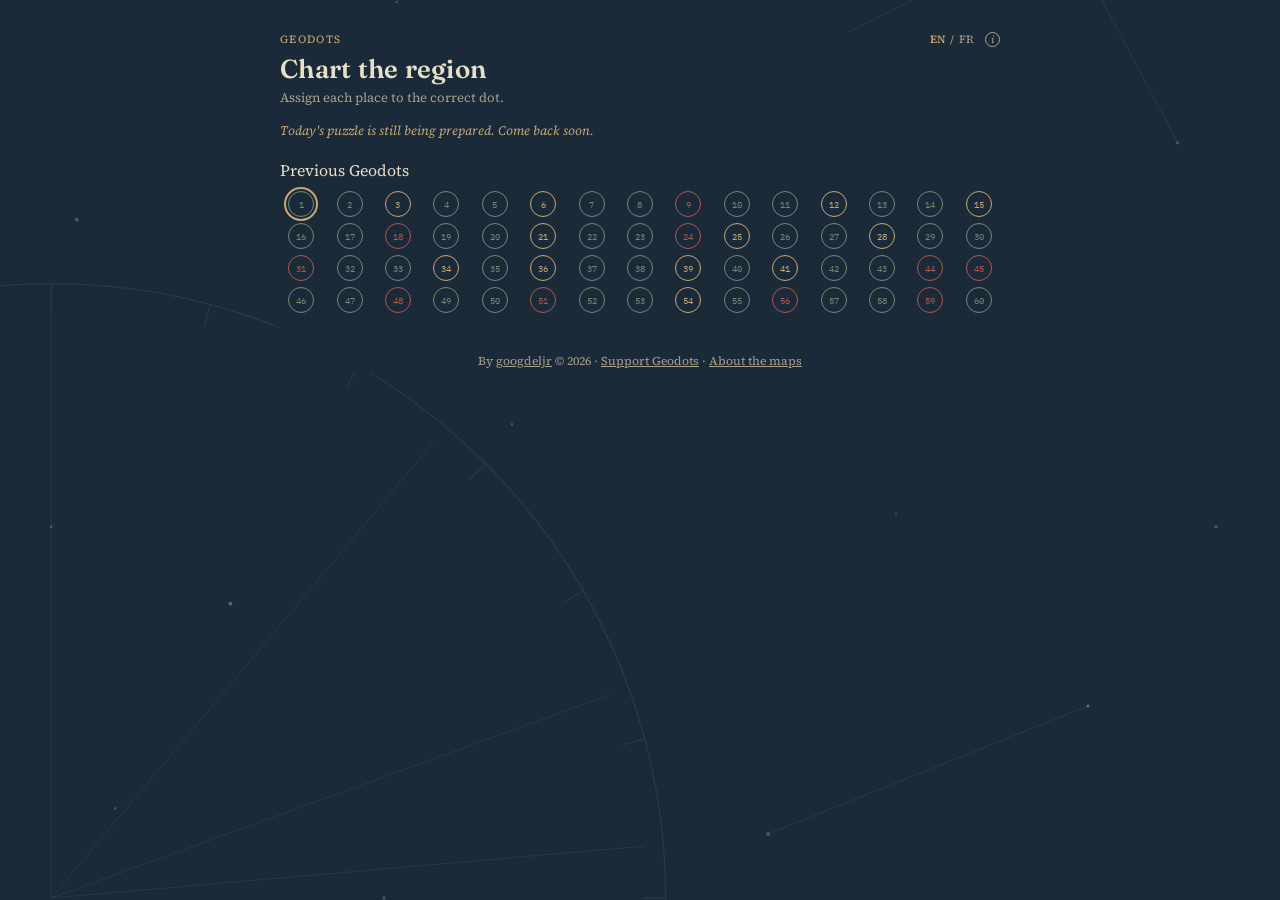
==== index.html @ a7a3089f "Add back-arrow icon before Back to today link, fix SVG sizing override" ====
<!doctype html>
<html lang="en">
<head>
<!-- Google tag (gtag.js) -->
<script async src="https://www.googletagmanager.com/gtag/js?id=G-TKTHY0REMJ"></script>
<script>
  window.dataLayer = window.dataLayer || [];
  function gtag(){dataLayer.push(arguments);}
  gtag('js', new Date());

  gtag('config', 'G-TKTHY0REMJ');
</script>
<meta charset="utf-8">
<meta name="viewport" content="width=device-width, initial-scale=1">
<meta name="description" content="Geodots is a daily geography deduction puzzle. Unlabeled countries, real borders, one true answer.">
<meta property="og:title" content="Geodots is a daily geography deduction puzzle">
<meta property="og:description" content="Unlabelled countries, real borders, one true answer.">
<meta property="og:image" content="https://playgeodots.com/og-image.png">
<meta property="og:url" content="https://playgeodots.com">
<meta property="og:type" content="website">
<meta name="twitter:card" content="summary_large_image">
<meta name="twitter:title" content="Geodots is a daily geography deduction puzzle">
<meta name="twitter:description" content="Unlabelled countries, real borders, one true answer.">
<meta name="twitter:image" content="https://playgeodots.com/og-image.png">
<title>Geodots, Daily Geography Deduction Puzzle</title>
<link rel="icon" type="image/svg+xml" href="favicon.svg">
<link rel="icon" type="image/x-icon" href="favicon.svg">
<link rel="preconnect" href="https://fonts.googleapis.com">
<link href="https://fonts.googleapis.com/css2?family=Fraunces:opsz,wght@9..144,400;9..144,600&family=Source+Serif+4:wght@400;600&family=IBM+Plex+Mono:wght@400;500&display=swap" rel="stylesheet">
<style>
  :root {
    --ground: #1B2A38; --ground-deep: #152230;
    --ink: #E8DFC8; --ink-dim: #A9A08C;
    --brass: #B08D57; --brass-bright: #C9A876;
    --verdigris: #6B8F71;
    --danger: #B2574C;
    --line: #3A4C5C;
  }
  * { box-sizing: border-box; }
  body {
    margin: 0; background: var(--ground); color: var(--ink);
    font-family: 'Source Serif 4', Georgia, serif;
    display: flex; justify-content: center; padding: 32px 16px;
  }
  .page {
    max-width: 720px; width: 100%;
    position: relative; z-index: 1; background: var(--ground);
  }
  /* PREVIEW ONLY, not committed: hybrid width. .page is wide (720px) for
     the header/board/archive/footer, but the clues/tray/controls/share
     section reads better at the original narrower 520px -- this wraps
     just that middle section and centers it independently within the
     wider outer page. */
  .inner-narrow { max-width: 520px; margin: 0 auto; }

  /* Atmospheric star field, fixed behind everything. Only ever visible in
     the empty margin around the card: .page carries its own opaque
     background (above) so the card's own interior always masks it. */
  #stars-bg {
    position: fixed; inset: 0; width: 100vw; height: 100vh;
    z-index: 0; pointer-events: none;
  }
  #stars-bg .stars { fill: var(--ink-dim); opacity: 0.35; }
  #stars-bg .stars .bright { fill: var(--ink); }
  #stars-bg .constellation-lines { stroke: var(--ink-dim); stroke-width: 0.7; fill: none; opacity: 0.15; }
  #stars-bg .astrolabe { stroke: var(--brass); stroke-width: 1; opacity: 0.15; fill: none; }
  #stars-bg .astrolabe .sightline { stroke-width: 0.7; }

  /* NOTE ON FONTS: the brief restricts IBM Plex Mono to numeric data only
     (day count / check count / timer) -- narrower than the mock's own CSS,
     which uses Plex Mono for buttons, labels and node text too. Everywhere
     the mock uses Plex Mono for non-numeric text, this file uses Source
     Serif 4 instead, per that explicit instruction. Only elements with
     class="num" (or the node label font, see renderGraph) get Plex Mono. */
  .num { font-family: 'IBM Plex Mono', monospace; }

  .eyebrow {
    font-family: 'Source Serif 4', serif; font-size: 11px;
    color: var(--brass-bright); letter-spacing: 0.12em; text-transform: uppercase;
    display: flex; justify-content: space-between; margin-bottom: 6px;
  }
  .eyebrow em { text-transform: none; }
  .eyebrow .sub-brand-link {
    text-transform: none; font-style: italic; color: inherit;
    text-decoration: none;
  }
  .eyebrow .sub-brand-link:hover { color: var(--ink); text-decoration: underline; }
  .lang-toggle { margin-left: 10px; letter-spacing: 0.05em; }
  .lang-opt {
    background: none; border: none; padding: 0 1px; cursor: pointer;
    font-family: 'Source Serif 4', serif; font-size: 11px; color: var(--ink-dim);
    text-transform: uppercase;
  }
  .lang-opt.active { color: var(--brass-bright); font-weight: 600; cursor: default; }
  .lang-opt:hover:not(.active) { color: var(--ink); }

  .eyebrow-right { display: inline-flex; align-items: center; }
  .info-wrap { position: relative; display: inline-flex; margin-left: 10px; }
  .info-icon {
    width: 15px; height: 15px; border-radius: 50%; padding: 0;
    border: 1px solid var(--ink-dim); background: none; color: var(--ink-dim);
    font-family: 'Source Serif 4', serif; font-style: italic; font-size: 10px;
    text-transform: none; letter-spacing: normal; line-height: 1;
    display: inline-flex; align-items: center; justify-content: center;
    cursor: pointer;
  }
  .info-icon:hover, .info-icon.active { color: var(--brass-bright); border-color: var(--brass-bright); }
  .popover {
    position: absolute; top: 22px; right: 0; width: 250px; z-index: 5;
    background: var(--ground-deep); border: 1px solid var(--brass);
    border-radius: 2px; padding: 12px 14px;
    font-family: 'Source Serif 4', serif; font-size: 12.5px; line-height: 1.6;
    color: var(--ink); text-transform: none; letter-spacing: normal;
    box-shadow: 0 4px 16px rgba(0, 0, 0, 0.45);
  }
  .popover.hidden { display: none; }
  h1 {
    font-family: 'Fraunces', serif; font-optical-sizing: auto;
    font-weight: 600; font-size: 26px; margin: 0 0 4px; letter-spacing: 0.01em;
  }
  .sub { font-size: 13px; color: var(--ink-dim); margin: 0 0 16px; }
  .notice { font-size: 13px; color: var(--brass-bright); margin: 0 0 16px; font-style: italic; }

  .streak-strip { display: flex; align-items: center; gap: 12px; flex-wrap: wrap; margin: 2px 0 16px; }
  .streak-strip.hidden { display: none; }
  /* Explicit sizing, not left to the page's generic svg{width:100%} rule
     (meant for the puzzle board) -- that rule is what previously
     stretched this to fill its flex container at an oversized, undefined
     size. Below 480px this is min(70%, 300px), unchanged from the
     original 7-point version -- narrow/mobile behavior is untouched.
     Above 480px, .page has (almost) reached its own 520px max-width, and
     70% of that (364px) is LESS than the 435px the 10-point wave now
     needs at its original dot size/spacing -- .page's own hard cap means
     no percentage-of-container formula can ever reach 435px here, so
     that tier switches to a flat 435px instead of scaling off a
     percentage. That's wide enough that "10-day streak" no longer fits
     on the same line as the dots (.page tops out at 520px, and
     435 + the 12px gap already leaves under 90px) -- the row wraps to a
     second line there, which flex-wrap already handles; the alternative
     was shrinking the dots below their original size, which was
     explicitly ruled out. height:auto follows the viewBox's own aspect
     ratio either way. */
  #streakStars { display: block; flex-shrink: 0; width: min(70%, 300px); height: auto; }
  @media (min-width: 480px) {
    #streakStars { width: 435px; }
  }
  .streak-star { fill: var(--ground-deep); stroke: var(--line); stroke-width: 1; }
  .streak-star.lit {
    fill: var(--brass-bright); stroke: var(--brass-bright);
    filter: drop-shadow(0 0 2px rgba(201, 168, 118, 0.7));
  }
  /* Slightly brighter glow on every lit star at the exact moment a
     10-day lap completes (streak is a multiple of 10) -- a small,
     one-render flourish, not an ongoing state. */
  .streak-star.lit.lap-complete {
    filter: drop-shadow(0 0 4px rgba(201, 168, 118, 0.95));
  }
  .streak-line { stroke: var(--brass); stroke-width: 1.2; opacity: 0.6; }
  #streakText { font-size: 13px; color: var(--ink-dim); }

  .badge {
    display: inline-block; padding: 1px 9px; margin: 0 1px;
    border-radius: 9px; font-size: 11px; font-weight: 600; letter-spacing: 0.03em;
  }
  .badge-easy { background: rgba(107, 143, 113, 0.22); color: var(--verdigris); border: 1px solid rgba(107, 143, 113, 0.45); }
  .badge-medium { background: rgba(176, 141, 87, 0.22); color: var(--brass-bright); border: 1px solid rgba(176, 141, 87, 0.45); }
  .badge-hard { background: rgba(178, 87, 76, 0.22); color: var(--danger); border: 1px solid rgba(178, 87, 76, 0.45); }

  .chart {
    position: relative; background: var(--ground-deep);
    border: 1px solid var(--line); border-radius: 2px; padding: 8px;
  }
  svg { width: 100%; height: auto; display: block; }
  /* Without this, a touch-drag meant to pan the board also scrolls the
     page underneath it (the browser's default touch behavior for any
     element it doesn't otherwise recognize as a scroll/drag target). */
  /* Also prevents the browser's native text-selection drag behavior from
     kicking in when a pan drag happens to pass over a node/silhouette
     label -- without this, dragging across text visibly highlights it,
     which reads as broken even though panning itself works fine. */
  #graph { touch-action: none; user-select: none; -webkit-user-select: none; }

  /* Country silhouettes, revealed on solve (see COUNTRY_SILHOUETTES /
     country_silhouettes.json) -- faint fill, thin stroke, sitting behind
     the edges and nodes. The transition is what makes the JS-driven
     opacity toggle (0 -> 1 on the next frame) actually read as a fade
     rather than a snap. */
  .country-silhouette { transition: opacity 700ms ease; }
  .country-silhouette path {
    fill: var(--verdigris); fill-opacity: 0.16;
    stroke: var(--verdigris); stroke-width: 0.75; stroke-opacity: 0.35;
  }

  /* Gap-filler countries (see GAP_FILLERS / gap_fillers.json) -- not part
     of the puzzle itself, just filling in a hole the reveal would
     otherwise leave. Deliberately more muted than .country-silhouette:
     the desaturated --line color instead of --verdigris, and noticeably
     lower opacity, so the puzzle's own countries always read as the
     "real" ones. No label/node/click-handler ever exists for these --
     nothing but a <path> gets created, so there's nothing to disable. */
  .gap-filler-silhouette { transition: opacity 700ms ease; }
  .gap-filler-silhouette path {
    fill: var(--line); fill-opacity: 0.14;
    stroke: var(--line); stroke-width: 0.75; stroke-opacity: 0.3;
  }

  .clues { margin-top: 20px; }
  .clues p.label {
    font-family: 'Source Serif 4', serif; font-size: 11px;
    color: var(--brass-bright); letter-spacing: 0.1em; text-transform: uppercase;
    margin: 20px 0 10px; border-bottom: 1px solid var(--line); padding-bottom: 6px;
  }
  .clues p.label:first-child { margin-top: 0; }
  .clues ul { margin: 0 0 8px; padding-left: 20px; font-size: 14.5px; line-height: 1.9; color: var(--ink); }
  .clues li::marker { color: var(--brass); }

  .tray { display: flex; flex-wrap: wrap; gap: 8px; margin-bottom: 10px; }
  .chip {
    font-family: 'Source Serif 4', serif; font-size: 13px; padding: 6px 13px;
    border: 1px solid var(--brass); border-radius: 2px; background: transparent;
    color: var(--ink); cursor: pointer;
  }
  .chip:hover:not(:disabled) { border-color: var(--brass-bright); color: var(--brass-bright); }
  .chip.used { opacity: 0.3; pointer-events: none; border-color: var(--line); }

  #hint { color: var(--brass-bright); font-size: 12.5px; min-height: 1.2em; margin: 2px 0 10px; font-style: italic; }

  .controls { display: flex; align-items: center; gap: 14px; flex-wrap: wrap; }
  /* 45px, matched by direct measurement (getBoundingClientRect) against
     the actual rendered gap between the Places tray and the "Clues"
     heading -- not the 20px p.label margin-top alone, because the empty
     #hint div sits between the tray and that heading and quietly
     reserves its own height (min-height:1.2em plus its own margin) even
     when it has no text in it, making the real visible Places-to-Clues
     gap noticeably bigger than 20px. Scoped to just the clue list's own
     button row (a ul directly followed by .controls), not the share
     panel's internal Copy/Share row, which sits inside its own bordered
     box with different spacing needs. */
  .clues ul + .controls { margin-top: 45px; }
  button.primary {
    font-family: 'Source Serif 4', serif; font-size: 13px; letter-spacing: 0.03em;
    padding: 9px 18px; background: var(--brass); color: var(--ground-deep);
    border: none; border-radius: 2px; cursor: pointer; text-transform: uppercase;
  }
  button.primary:hover { background: var(--brass-bright); }
  button.secondary {
    font-family: 'Source Serif 4', serif; font-size: 13px;
    padding: 9px 16px; background: transparent; color: var(--ink-dim);
    border: 1px solid var(--line); border-radius: 2px; cursor: pointer;
  }
  button.secondary:hover { color: var(--ink); border-color: var(--brass); }

  /* Board zoom: a small, secondary-weight control in a row below the
     chart -- not overlaid inside it, so it can never sit on top of
     board content (the earlier corner-overlay design was replaced once
     panning meant the player could bring any part of the puzzle under
     any corner of the frame). A minor view adjustment, not a primary
     action, so it reads at a visibly smaller scale than Check
     answer/Reset. Panning itself is real drag now (mouse or touch,
     directly on the board) -- see renderGraph's zoom/pan comment and
     the onGraphPointer* handlers for how it's disambiguated from
     tap-to-select. */
  .board-controls { display: flex; justify-content: flex-end; margin-top: 8px; }
  .zoom-controls { display: flex; gap: 4px; }
  .zoom-btn {
    font-family: 'IBM Plex Mono', monospace; font-size: 15px; line-height: 1;
    width: 26px; height: 26px; padding: 0; display: flex; align-items: center; justify-content: center;
    background: var(--ground); color: var(--ink-dim);
    border: 1px solid var(--line); border-radius: 2px; cursor: pointer;
  }
  .zoom-btn:hover:not(:disabled) { color: var(--ink); border-color: var(--brass); }
  .zoom-btn:disabled { opacity: 0.35; cursor: default; }
  .status { font-family: 'Source Serif 4', serif; font-size: 13px; color: var(--ink-dim); }
  .status.good { color: var(--brass-bright); font-weight: 600; }
  .status.bad { color: var(--danger); }

  #share {
    margin-top: 14px; padding: 12px 14px;
    background: rgba(201, 168, 118, 0.22); border: 1px solid var(--brass-bright);
    border-radius: 2px; display: flex; flex-direction: column; gap: 12px;
    box-shadow: 0 0 14px rgba(201, 168, 118, 0.4);
  }
  #share.hidden { display: none; }
  #share .controls { gap: 12px; }
  #shareLine { font-size: 14px; color: var(--brass-bright); font-weight: 600; }
  #copyStatus { font-size: 12px; color: var(--ink-dim); }

  .share-icons {
    display: flex; align-items: center; gap: 2px;
    padding-left: 8px; border-left: 1px solid var(--line);
  }
  .share-icon {
    display: flex; align-items: center; justify-content: center;
    width: 22px; height: 22px; border-radius: 50%;
    color: var(--ink-dim); text-decoration: none;
  }
  .share-icon:hover { color: var(--brass-bright); background: rgba(201, 168, 118, 0.12); }

  .footer-link {
    display: block; width: 100%; margin-top: 36px; padding: 4px;
    font-family: 'Source Serif 4', serif; font-size: 12px; color: var(--ink-dim);
    text-decoration: underline; text-align: center;
    background: none; border: none; cursor: pointer;
  }
  .footer-link:hover { color: var(--brass-bright); }

  .site-credit {
    margin-top: 36px; padding: 4px;
    font-family: 'Source Serif 4', serif; font-size: 12px; color: var(--ink-dim);
    text-align: center;
  }
  .site-credit a { color: var(--ink-dim); text-decoration: underline; }
  .site-credit a:hover { color: var(--brass-bright); }
  /* The "About the maps" trigger sits inline in the footer credit line --
     same muted/underlined treatment as the plain-text links next to it
     (no icon, unlike the header's circular "i"), but it's a <button>
     (not an <a>) since it opens a popover rather than navigating. */
  /* Cancels the 10px margin-left the shared .info-wrap class carries for
     the header's icon spacing -- this element also needs .info-wrap for
     its popover positioning/toggle logic, but reusing that class here
     was quietly adding an extra 10px on top of the JS-appended " · "
     separator already providing the gap, making this separator visibly
     wider than the one before it (measured via getBoundingClientRect:
     19.3px here vs 9.3px for the matching " · " elsewhere). */
  .footer-info-wrap { position: relative; display: inline-flex; vertical-align: baseline; margin-left: 0; }
  .footer-info-trigger {
    font-family: inherit; font-size: inherit; color: var(--ink-dim);
    text-decoration: underline; background: none; border: none; padding: 0;
    cursor: pointer;
  }
  .footer-info-trigger:hover, .footer-info-trigger.active { color: var(--brass-bright); }
  /* This popover opens above its trigger (top:auto; bottom:22px) rather
     than below like the header's -- the footer sits at the bottom of the
     page, so opening downward would push the popover off-screen. Same
     .popover box styling either way. */
  .footer-info-wrap .popover { top: auto; bottom: 22px; right: auto; left: 50%; transform: translateX(-50%); }

  .hidden { display: none; }

  .archive-back-link {
    display: inline-flex; align-items: center; gap: 4px; margin: 0 0 16px;
    font-family: 'Source Serif 4', serif; font-size: 12.5px; color: var(--brass-bright);
    text-decoration: underline; cursor: pointer;
  }
  .archive-back-link:hover { color: var(--ink); }
  /* Same thin line-icon language as the share-panel icons (stroke, not
     fill; 1.6 stroke-width; currentColor, so it always matches the
     link's own brass/hover color automatically). Small and quiet on
     purpose -- a single chevron, not a boxed button -- consistent with
     how understated Replay and the other secondary links already are. */
  /* Explicit size, not left to the page's generic svg{width:100%} rule
     (meant for the puzzle board) -- that rule has stretched other small
     icons on this page before (the streak stars, the zoom buttons) and
     would do the same here without this override. */
  .archive-back-link svg { flex-shrink: 0; width: 11px; height: 11px; }

  #archiveSection { margin-top: 20px; }
  #archiveSection p.label { margin: 20px 0 10px; }

  /* Grid of small circular markers, one per archived day -- deliberately
     mirrors the puzzle board's own node language: outline-only = unsolved
     (like an unplaced node), filled = solved (like a placed one). */
  .archive-grid {
    display: grid;
    grid-template-columns: repeat(auto-fill, minmax(40px, 1fr));
    gap: 6px;
    margin-top: 4px;
  }
  .archive-dot {
    width: 26px; height: 26px; margin: 0 auto; border-radius: 50%;
    display: flex; align-items: center; justify-content: center;
    font-family: 'IBM Plex Mono', monospace; font-size: 9px;
    background: transparent; padding: 0; box-sizing: border-box; cursor: pointer;
  }
  .archive-dot.easy { border: 1.5px solid var(--verdigris); color: var(--verdigris); }
  .archive-dot.medium { border: 1.5px solid var(--brass-bright); color: var(--brass-bright); }
  .archive-dot.hard { border: 1.5px solid var(--danger); color: var(--danger); }
  .archive-dot.solved { color: var(--ground-deep); font-weight: 600; }
  .archive-dot.solved.easy { background: var(--verdigris); }
  .archive-dot.solved.medium { background: var(--brass-bright); }
  .archive-dot.solved.hard { background: var(--danger); }
  .archive-dot:hover { filter: brightness(1.3); }
  /* Currently-viewed indicator: a ring outside the dot's own border,
     independent of the difficulty color and the solved/unsolved fill --
     outline (not border/box-shadow) so it never changes the dot's own
     size or shifts grid layout, and outline-offset keeps a visible gap
     so it reads as a distinct ring rather than just a thicker border,
     even on a medium-difficulty dot where the border/fill already use
     this same brass-bright color. */
  .archive-dot.selected { outline: 2px solid var(--brass-bright); outline-offset: 2px; }
</style>
</head>
<body>

<svg id="stars-bg" viewBox="0 0 1000 1000" preserveAspectRatio="xMidYMid slice" aria-hidden="true">
  <!-- Astrolabe-style watermark, anchored off a corner via the transform
       below so most of the ring is cropped by the viewport. Coordinates
       here are LOCAL (centered on 0,0) so the anchor point can be re-tuned
       by editing just the translate() below, without recomputing geometry.
       Ticks are a true evenly-spaced ring (24, 15deg apart) -- only the
       ones that land inside the visible area actually show. The 4
       sight-lines are deliberately irregular, not evenly spaced. -->
  <g class="astrolabe" transform="translate(40, 850)">
    <circle class="ring" cx="0" cy="0" r="480"/>
    <g class="ticks">
      <line x1="462" y1="0" x2="480" y2="0"/>
      <line x1="446.3" y1="119.6" x2="463.6" y2="124.2"/>
      <line x1="400.1" y1="231" x2="415.7" y2="240"/>
      <line x1="326.7" y1="326.7" x2="339.4" y2="339.4"/>
      <line x1="231" y1="400.1" x2="240" y2="415.7"/>
      <line x1="119.6" y1="446.3" x2="124.2" y2="463.6"/>
      <line x1="0" y1="462" x2="0" y2="480"/>
      <line x1="-119.6" y1="446.3" x2="-124.2" y2="463.6"/>
      <line x1="-231" y1="400.1" x2="-240" y2="415.7"/>
      <line x1="-326.7" y1="326.7" x2="-339.4" y2="339.4"/>
      <line x1="-400.1" y1="231" x2="-415.7" y2="240"/>
      <line x1="-446.3" y1="119.6" x2="-463.6" y2="124.2"/>
      <line x1="-462" y1="0" x2="-480" y2="0"/>
      <line x1="-446.3" y1="-119.6" x2="-463.6" y2="-124.2"/>
      <line x1="-400.1" y1="-231" x2="-415.7" y2="-240"/>
      <line x1="-326.7" y1="-326.7" x2="-339.4" y2="-339.4"/>
      <line x1="-231" y1="-400.1" x2="-240" y2="-415.7"/>
      <line x1="-119.6" y1="-446.3" x2="-124.2" y2="-463.6"/>
      <line x1="0" y1="-462" x2="0" y2="-480"/>
      <line x1="119.6" y1="-446.3" x2="124.2" y2="-463.6"/>
      <line x1="231" y1="-400.1" x2="240" y2="-415.7"/>
      <line x1="326.7" y1="-326.7" x2="339.4" y2="-339.4"/>
      <line x1="400.1" y1="-231" x2="415.7" y2="-240"/>
      <line x1="446.3" y1="-119.6" x2="463.6" y2="-124.2"/>
    </g>
    <g class="sightline">
      <line x1="0" y1="0" x2="0" y2="-465"/>
      <line x1="0" y1="0" x2="298.9" y2="-356.2"/>
      <line x1="0" y1="0" x2="437" y2="-159"/>
      <line x1="0" y1="0" x2="463.2" y2="-40.5"/>
    </g>
  </g>
  <g class="stars">
    <circle cx="120" cy="80" r="1.4"/>
    <circle cx="310" cy="150" r="1.0"/>
    <circle cx="60" cy="320" r="1.6"/>
    <circle cx="220" cy="260" r="0.9" class="bright"/>
    <circle cx="480" cy="60" r="1.2"/>
    <circle cx="650" cy="180" r="1.5"/>
    <circle cx="830" cy="90" r="1.0" class="bright"/>
    <circle cx="920" cy="260" r="1.3"/>
    <circle cx="760" cy="340" r="0.9"/>
    <circle cx="40" cy="560" r="1.1"/>
    <circle cx="180" cy="620" r="1.5" class="bright"/>
    <circle cx="90" cy="780" r="1.0"/>
    <circle cx="300" cy="850" r="1.3"/>
    <circle cx="450" cy="920" r="0.9"/>
    <circle cx="600" cy="800" r="1.6"/>
    <circle cx="850" cy="700" r="1.1" class="bright"/>
    <circle cx="950" cy="560" r="1.4"/>
    <circle cx="700" cy="550" r="0.8"/>
    <circle cx="400" cy="480" r="1.0"/>
    <circle cx="550" cy="350" r="1.2"/>
    <circle cx="150" cy="950" r="0.9"/>
    <circle cx="920" cy="900" r="1.2" class="bright"/>
  </g>
  <g class="constellation-lines">
    <line x1="650" y1="180" x2="830" y2="90"/>
    <line x1="830" y1="90" x2="920" y2="260"/>
    <line x1="600" y1="800" x2="850" y2="700"/>
  </g>
</svg>

<div class="page">

  <div class="eyebrow">
    <span id="eyebrowLeft"></span>
    <span class="eyebrow-right">
      <span id="eyebrowRight"></span>
      <span class="info-wrap">
        <button id="infoBtn" class="info-icon" type="button" aria-haspopup="true" aria-expanded="false">i</button>
        <div id="infoPopover" class="popover hidden" role="dialog"></div>
      </span>
    </span>
  </div>
  <h1 id="title">Chart the region</h1>
  <p class="sub" id="tagline"></p>
  <p class="sub" id="subtitle"></p>

  <div class="streak-strip hidden" id="streakStrip">
    <svg id="streakStars" viewBox="0 0 435 40" aria-hidden="true"></svg>
    <span id="streakText"></span>
  </div>

  <p class="notice hidden" id="alreadySolvedNote"></p>
  <p class="notice" id="fallback-note"></p>
  <p class="notice hidden" id="notReadyNote"></p>

  <div id="archiveNotice" class="hidden">
    <a href="#" id="backToTodayLink" class="archive-back-link"></a>
  </div>

  <div id="puzzleContent">
    <div class="chart">
      <svg id="graph" viewBox="0 0 480 300"></svg>
    </div>
    <div class="board-controls">
      <div class="zoom-controls">
        <button class="zoom-btn" id="zoomOutBtn" type="button">&minus;</button>
        <button class="zoom-btn" id="zoomInBtn" type="button">+</button>
      </div>
    </div>

    <div class="inner-narrow">
    <div class="clues">
      <p class="label" id="countriesLabel">Countries</p>
      <div class="tray" id="chips"></div>
      <div id="hint"></div>

      <p class="label" id="cluesLabel">Clues</p>
      <ul id="clueList"></ul>

      <div class="controls">
        <button class="primary" id="checkBtn">Check answer</button>
        <button class="secondary" id="resetBtn">Reset</button>
        <span class="status" id="result"></span>
      </div>

      <div id="share" class="hidden">
        <span id="shareLine"></span>
        <div class="controls">
          <button class="secondary" id="copyBtn">Copy result</button>
          <button class="secondary hidden" id="shareBtn">Share</button>
          <div class="share-icons">
            <a class="share-icon" id="shareWhatsapp" target="_blank" rel="noopener noreferrer" aria-label="WhatsApp">
              <svg viewBox="0 0 24 24" width="13" height="13" fill="none" stroke="currentColor" stroke-width="1.6" stroke-linecap="round" stroke-linejoin="round"><path d="M4 20l1.3-4.1A7.9 7.9 0 1 1 8.3 19L4 20Z"/><path d="M8.3 8.6c.2-.5.5-.5.7-.5h.5c.2 0 .4 0 .6.4.2.5.7 1.6.7 1.8.1.1.1.3 0 .4-.1.2-.1.3-.3.4-.1.2-.3.3-.4.5-.2.1-.3.3-.1.6.1.2.6 1 1.4 1.6.9.8 1.6 1 1.9 1.2.2.1.4.1.5-.1.2-.2.6-.7.8-1 .2-.2.3-.2.5-.1.2.1 1.4.6 1.6.7.2.1.4.2.4.3 0 .2 0 .8-.3 1.3-.2.5-1.2 1-1.7 1-.5.1-1 .1-3.4-1-2.9-1.2-4.6-4.1-4.8-4.3-.1-.2-1-1.3-1-2.5 0-1.2.6-1.8.8-2Z" fill="currentColor" stroke="none"/></svg>
            </a>
            <a class="share-icon" id="shareTwitter" target="_blank" rel="noopener noreferrer" aria-label="X (Twitter)">
              <svg viewBox="0 0 24 24" width="12" height="12" fill="none" stroke="currentColor" stroke-width="1.7" stroke-linecap="round"><path d="M4 4l16 16M20 4L4 20"/></svg>
            </a>
            <a class="share-icon" id="shareEmail" aria-label="Email">
              <svg viewBox="0 0 24 24" width="13" height="13" fill="none" stroke="currentColor" stroke-width="1.6" stroke-linecap="round" stroke-linejoin="round"><rect x="3.5" y="5.5" width="17" height="13" rx="1.5"/><path d="M4.5 6.5l7.5 6.5 7.5-6.5"/></svg>
            </a>
            <a class="share-icon" id="shareFacebook" target="_blank" rel="noopener noreferrer" aria-label="Facebook">
              <svg viewBox="0 0 24 24" width="13" height="13" fill="none" stroke="currentColor" stroke-width="1.6" stroke-linecap="round" stroke-linejoin="round"><path d="M14.5 21v-7.5h2.4l.4-2.8h-2.8v-1.8c0-.8.2-1.4 1.4-1.4h1.5V5.1c-.3 0-1.1-.1-2.1-.1-2.1 0-3.6 1.3-3.6 3.6v2.1H9.3v2.8h2.4V21"/></svg>
            </a>
          </div>
          <span id="copyStatus"></span>
        </div>
      </div>
    </div>

    <button class="footer-link" id="fullResetBtn">Replay</button>
    </div>
  </div>

  <div id="archiveSection" class="hidden">
    <p class="label" id="archiveLabel">Previous Geodots</p>
    <div id="archiveList" class="archive-grid"></div>
  </div>

  <div class="site-credit">
    <span id="siteCredit"></span><span class="info-wrap footer-info-wrap">
      <button id="aboutMapsBtn" class="footer-info-trigger" type="button" aria-haspopup="true" aria-expanded="false"></button>
      <div id="aboutMapsPopover" class="popover hidden" role="dialog"></div>
    </span>
  </div>

</div>

<script>
  // Day 0 of the pack. Placeholder -- change to the real launch date later.
  const LAUNCH_DATE = '2026-08-19';

  // UI-chrome-only translations. Puzzle clues and country names are NOT
  // translated here -- that's separate, bigger work for later. Language is
  // a site-wide preference (one storage key), not tied to any one puzzle.
  const LANG_KEY = 'borderPuzzleLang';
  const STRINGS = {
    en: {
      pageTitle: 'Geodots, Daily Geography Deduction Puzzle',
      subBrandPrefix: 'by ',
      subBrandName: 'Hey Watson!',
      heading: 'Chart the region',
      tagline: 'Assign each place to the correct dot.',
      streakSuffix: '-day streak',
      puzzleLabel: 'Puzzle #',
      difficultyLabel: 'Difficulty: ',
      difficulty: { EASY: 'EASY', MEDIUM: 'MEDIUM', HARD: 'HARD' },
      decoyNote: '  (a few offered names are decoys that belong on no node)',
      launchPrefix: 'The pack launches ',
      launchMiddle: ' -- today (',
      launchSuffix: ') is before that, so showing the first puzzle as a preview.',
      cluesLabel: 'Clues',
      countriesLabel: 'Places',
      checkAnswer: 'Check answer',
      reset: 'Reset',
      hint: 'Tap a node on the map first, then tap a name.',
      notSolvedYet: 'Not solved yet',
      correctSuffix: (n, m) => ' (' + n + '/' + m + ' correct)',
      solved: 'Solved!',
      checkWord: n => (n === 1 ? 'check' : 'checks'),
      copyResult: 'Copy result',
      shareBtn: 'Share',
      copied: 'Copied!',
      copyFailed: "Couldn't copy. Select and copy the text manually.",
      replay: 'Replay',
      confirmReset: "Reset today's puzzle? This clears your check count and solved status.",
      infoAriaLabel: 'How to play',
      info: "Each dot is a real place, positioned where it actually sits on the map, but its name is hidden. The lines between dots are real borders. Read the clues below, then assign each name from the list to the dot you think it belongs to. Check your answer as many times as you like. There's no penalty for guessing wrong. A new puzzle arrives every day, so come back tomorrow for the next one. Play on the same device each day to keep your streaks going.",
      notReady: "Today's puzzle is still being prepared. Come back soon.",
      alreadySolved: "You've already solved today's puzzle. Come back tomorrow for the next one, or hit Replay to play again.",
      alreadySolvedArchive: "You've already solved this one. Browse more in Previous Geodots, or hit Replay to play again.",
      archiveLabel: 'Previous Geodots',
      backToToday: 'Back to today',
      archiveSolved: 'Solved',
      archiveNotSolved: 'Not solved',
      creditPrefix: 'By ',
      creditSuffix: ' © 2026',
      coffeeLink: 'Support Geodots',
      zoomIn: 'Zoom in',
      zoomOut: 'Zoom out',
      aboutMaps: 'About the maps',
      aboutMapsInfo: "Geodots draws its borders and positions from Natural Earth, a free, public-domain map dataset, primarily at 1:110,000,000 scale. A small number of territories missing from that file were added from Natural Earth's more detailed 1:10,000,000 release. A place's inclusion reflects how the dataset itself labels it, not a position on political status. This is a fixed snapshot, not a live feed. Real-world border changes aren't reflected automatically.",
    },
    fr: {
      pageTitle: 'Geodots, Devinette Géographique Quotidienne',
      subBrandPrefix: 'par ',
      subBrandName: 'Hey Watson !',
      heading: 'Cartographiez la région',
      tagline: 'Associez chaque lieu au point correspondant.',
      streakPrefix: 'Série de ',
      streakUnit: n => (n === 1 ? ' jour' : ' jours'),
      puzzleLabel: 'Puzzle nº',
      difficultyLabel: 'Difficulté : ',
      difficulty: { EASY: 'FACILE', MEDIUM: 'MOYEN', HARD: 'DIFFICILE' },
      decoyNote: '  (certains noms proposés sont des leurres et ne correspondent à aucun point)',
      launchPrefix: 'Le recueil démarre le ',
      launchMiddle: ' -- aujourd’hui (',
      launchSuffix: ') est avant cette date, donc le premier puzzle est affiché en aperçu.',
      cluesLabel: 'Indices',
      countriesLabel: 'Lieux',
      checkAnswer: 'Vérifier la réponse',
      reset: 'Réinitialiser',
      hint: "Touchez d'abord un nœud sur la carte, puis touchez un nom.",
      notSolvedYet: 'Pas encore résolu',
      correctSuffix: (n, m) => ' (' + n + '/' + m + ' correctes)',
      solved: 'Résolu !',
      checkWord: n => (n === 1 ? 'essai' : 'essais'),
      copyResult: 'Copier le résultat',
      shareBtn: 'Partager',
      copied: 'Copié !',
      copyFailed: 'Impossible de copier. Sélectionnez et copiez le texte manuellement.',
      replay: 'Rejouer',
      confirmReset: "Réinitialiser le puzzle du jour ? Cela efface votre nombre d'essais et votre statut de résolution.",
      infoAriaLabel: 'Comment jouer',
      info: "Chaque point correspond à un lieu réel, positionné à son emplacement exact sur la carte, mais son nom est masqué. Les lignes entre les points représentent de vraies frontières. Lisez les indices ci-dessous, puis associez chaque nom de la liste au point qui lui correspond. Vérifiez vos réponses autant de fois que vous le souhaitez : il n'y a aucune pénalité en cas d'erreur. Un nouveau puzzle est proposé chaque jour, alors revenez demain pour le suivant. Pour conserver vos séries, jouez sur le même appareil chaque jour.",
      notReady: 'Le puzzle du jour est encore en préparation. Revenez bientôt.',
      alreadySolved: "Vous avez déjà résolu le puzzle d'aujourd'hui. Revenez demain pour le suivant, ou cliquez sur Rejouer pour recommencer.",
      alreadySolvedArchive: "Vous avez déjà résolu ce puzzle. Parcourez les Geodots précédents ou cliquez sur Rejouer pour recommencer.",
      archiveLabel: 'Geodots précédents',
      backToToday: "Retour à aujourd'hui",
      archiveSolved: 'Résolu',
      archiveNotSolved: 'Non résolu',
      creditPrefix: 'Par ',
      creditSuffix: ' © 2026',
      coffeeLink: 'Soutenir Geodots',
      zoomIn: 'Zoom avant',
      zoomOut: 'Zoom arrière',
      aboutMaps: 'À propos des cartes',
      aboutMapsInfo: "Geodots tire ses frontières et positions de Natural Earth, une base de données cartographiques libre de droits. Les données utilisées sont principalement à l'échelle 1:110 000 000, complétées pour quelques territoires manquants par la version plus détaillée de Natural Earth à l'échelle 1:10 000 000. L'inclusion d'un lieu reflète son étiquetage dans la base de données, et non une prise de position sur son statut politique. Il s'agit d'une capture instantanée figée, et non d'un flux en temps réel : les changements de frontières dans le monde réel ne sont pas mis à jour automatiquement.",
    },
  };

  // Display names for the "region" field written into puzzles.json by
  // assign_regions.py (canonical UN M49 subregion / continent names).
  // Keyed by that canonical English value; EN mostly matches but uses more
  // natural everyday phrasing for a few (e.g. "Southeast Asia" rather than
  // the stiffer official "South-eastern Asia").
  const REGION_NAMES = {
    en: {
      'Northern Africa': 'North Africa', 'Eastern Africa': 'East Africa',
      'Middle Africa': 'Central Africa', 'Southern Africa': 'Southern Africa',
      'Western Africa': 'West Africa',
      'Caribbean': 'Caribbean', 'Central America': 'Central America',
      'South America': 'South America', 'Northern America': 'North America',
      'Central Asia': 'Central Asia', 'Eastern Asia': 'East Asia',
      'South-eastern Asia': 'Southeast Asia', 'Southern Asia': 'South Asia',
      'Western Asia': 'West Asia',
      'Eastern Europe': 'Eastern Europe', 'Northern Europe': 'Northern Europe',
      'Southern Europe': 'Southern Europe', 'Western Europe': 'Western Europe',
      'Australia and New Zealand': 'Australia and New Zealand',
      'Melanesia': 'Melanesia', 'Micronesia': 'Micronesia', 'Polynesia': 'Polynesia',
      'Africa': 'Africa', 'Americas': 'Americas', 'Asia': 'Asia',
      'Europe': 'Europe', 'Oceania': 'Oceania',
      'Antarctic': 'Antarctic', 'Unknown': 'Unknown',
    },
    fr: {
      'Northern Africa': 'Afrique du Nord', 'Eastern Africa': "Afrique de l'Est",
      'Middle Africa': 'Afrique centrale', 'Southern Africa': 'Afrique australe',
      'Western Africa': "Afrique de l'Ouest",
      'Caribbean': 'Caraïbes', 'Central America': 'Amérique centrale',
      'South America': 'Amérique du Sud', 'Northern America': 'Amérique du Nord',
      'Central Asia': 'Asie centrale', 'Eastern Asia': "Asie de l'Est",
      'South-eastern Asia': 'Asie du Sud-Est', 'Southern Asia': 'Asie du Sud',
      'Western Asia': "Asie de l'Ouest",
      'Eastern Europe': "Europe de l'Est", 'Northern Europe': 'Europe du Nord',
      'Southern Europe': 'Europe du Sud', 'Western Europe': "Europe de l'Ouest",
      'Australia and New Zealand': 'Australie et Nouvelle-Zélande',
      'Melanesia': 'Mélanésie', 'Micronesia': 'Micronésie', 'Polynesia': 'Polynésie',
      'Africa': 'Afrique', 'Americas': 'Amériques', 'Asia': 'Asie',
      'Europe': 'Europe', 'Oceania': 'Océanie',
      'Antarctic': 'Antarctique', 'Unknown': 'Inconnu',
    },
  };

  function regionName(canonical) {
    return (REGION_NAMES[lang] && REGION_NAMES[lang][canonical]) || canonical;
  }

  function frName(name) {
    const g = GRAMMAR[name];
    return (lang === 'fr' && g) ? g.french_name : name;
  }

  function loadLang() {
    try {
      const v = localStorage.getItem(LANG_KEY);
      if (v === 'en' || v === 'fr') return v;
    } catch (e) { /* storage unavailable -- default to English */ }
    return 'en'; // default on first visit
  }

  let lang = loadLang();

  function t(key) {
    return STRINGS[lang][key];
  }

  function setLang(newLang) {
    if (newLang === lang) return;
    lang = newLang;
    try { localStorage.setItem(LANG_KEY, lang); } catch (e) { /* storage unavailable -- won't persist */ }
    render();
  }

  function langToggle() {
    const wrap = document.createElement('span');
    wrap.className = 'lang-toggle';
    ['en', 'fr'].forEach((code, i) => {
      if (i > 0) wrap.append(' / ');
      const btn = document.createElement('button');
      btn.type = 'button';
      btn.className = 'lang-opt' + (lang === code ? ' active' : '');
      btn.textContent = code.toUpperCase();
      btn.addEventListener('click', () => setLang(code));
      wrap.appendChild(btn);
    });
    return wrap;
  }

  let puzzle = null;
  let puzzleIndex = 0;  // this puzzle's position in puzzles.json (0-based)
  let names = [];       // real countries, in true node order (node i = names[i])
  let trayNames = [];   // real names + decoys (if any), shuffled together
  let assignment = {};  // nodeIndex -> assigned name
  let selectedNode = null;
  // Board zoom: a plain multiplier applied on top of whichever viewBox
  // renderGraph() would otherwise compute (fixed unsolved box, or the
  // dynamic silhouette-expanded one) -- see the zoom block at the end of
  // renderGraph(). Reset to 1 on every puzzle load and on Replay (not on
  // the plain board Reset, which keeps the same puzzle).
  const ZOOM_MIN = 0.6, ZOOM_MAX = 2.5, ZOOM_STEP = 1.25;
  let zoomLevel = 1;
  // Board pan: an x/y offset applied after zoom, in the same SVG
  // coordinate units as the viewBox (see the pan block at the end of
  // renderGraph()). Driven by drag (see onGraphPointerMove below), which
  // converts screen-pixel drag distance into this same coordinate space.
  // Clamped every render to keep the panned+zoomed window inside the
  // puzzle's actual content box -- see renderGraph(); panBounds below is
  // that same render's clamp range, currently just kept for reference
  // (nothing reads it outside renderGraph now that there are no pan
  // buttons to disable, but it costs nothing to leave computed there).
  // Reset to (0,0) at the exact same points zoomLevel resets to 1.
  let panX = 0, panY = 0;
  let panBounds = { minPanX: 0, maxPanX: 0, minPanY: 0, maxPanY: 0 };
  let progress = freshProgress(); // persisted per puzzle, see loadProgress()
  // Snapshot of progress.solved taken the moment a puzzle is loaded, before
  // any interaction this session -- distinct from the live progress.solved,
  // which flips true the instant a fresh solve succeeds. Only this flag
  // should gate the "you've already solved this" notice; the live flag
  // still drives everything else (board locking, Solved! status, etc).
  let wasAlreadySolvedOnLoad = false;
  let lastCheckFailed = false; // true right after an unsuccessful "Check answer" press
  let lastCorrectCount = 0;    // correct-so-far, recomputed on each failed check (not persisted)

  // Permanent-archive model. `puzzlesData` is the full fetched array, kept
  // globally so archive browsing doesn't refetch. `todayIndex` is the real,
  // calendar-locked "live" day (null if there isn't one right now).
  // `maxReachableIndex` is the hard ceiling -- nothing past it is ever
  // reachable, by construction (see loadPuzzleAt), regardless of how much
  // more inventory exists later in the file.
  let puzzlesData = [];
  let GRAMMAR = {}; // name -> {french_name, gender, article}, from french_country_grammar.json
  let COUNTRY_SILHOUETTES = {}; // name -> [[lon,lat], ...] simplified ring, from country_silhouettes.json
  let GAP_FILLERS = []; // GAP_FILLERS[puzzleIndex] -> country names, from gap_fillers.json
  let pageStatus = 'live'; // 'before-launch' | 'not-ready' | 'live'
  let todayIndex = null;
  let maxReachableIndex = -1;
  let viewingArchived = false;

  function freshProgress() {
    // startedAt: epoch ms when the hidden timer began, set once and never
    // reset by a reload -- only "Play again" clears it.
    // elapsedSeconds: frozen at the moment of the first successful solve.
    // solvedDate: the calendar day (YYYY-MM-DD, respecting simulateDate)
    // the solve actually happened on -- used by the streak feature to tell
    // "solved on this puzzle's own live day" apart from "solved later via
    // the archive". Older saved progress predates this field and merges in
    // as null, which correctly never counts toward a streak.
    return { checks: 0, solved: false, startedAt: null, elapsedSeconds: null, solvedDate: null };
  }

  function storageKey(idx) {
    return 'borderPuzzleProgress:' + idx;
  }

  function loadProgress(idx) {
    try {
      const raw = localStorage.getItem(storageKey(idx));
      if (raw) return Object.assign(freshProgress(), JSON.parse(raw));
    } catch (e) { /* corrupt or inaccessible storage -- fall back to fresh progress */ }
    return freshProgress();
  }

  function saveProgress() {
    try {
      localStorage.setItem(storageKey(puzzleIndex), JSON.stringify(progress));
    } catch (e) { /* storage unavailable (e.g. private browsing) -- progress just won't persist */ }
  }

  // Starts the hidden timer the first time this puzzle is ever loaded (or
  // right after a "Play again" reset). A reload with startedAt already set
  // leaves it untouched, so elapsed time keeps counting across reloads.
  function ensureTimerStarted() {
    if (!progress.solved && progress.startedAt == null) {
      progress.startedAt = Date.now();
      saveProgress();
    }
  }

  function formatElapsed(totalSeconds) {
    const s = totalSeconds % 60;
    const m = Math.floor(totalSeconds / 60);
    return m > 0 ? (m + 'm' + s + 's') : (s + 's');
  }

  // Fix for the double-period bug: only add a period if the sentence
  // doesn't already end with one (country names like "Central African Rep."
  // already end in a period).
  function sentence(s) {
    return /\.$/.test(s) ? s : s + '.';
  }

  function todayIso() {
    const d = new Date();
    const mm = String(d.getMonth() + 1).padStart(2, '0');
    const dd = String(d.getDate()).padStart(2, '0');
    return d.getFullYear() + '-' + mm + '-' + dd;
  }

  // Dev/preview-only override: ?simulateDate=YYYY-MM-DD in the URL
  // substitutes for "today" everywhere day-index math happens. With no
  // such parameter, this returns exactly todayIso() -- real behavior is
  // 100% unchanged for anyone who doesn't deliberately add it. Not linked
  // from anywhere in the UI, so an ordinary visitor never encounters it.
  function effectiveTodayIso() {
    const sim = new URLSearchParams(location.search).get('simulateDate');
    if (sim && /^\d{4}-\d{2}-\d{2}$/.test(sim)) {
      return sim;
    }
    return todayIso();
  }

  // Parse a "YYYY-MM-DD" string as a LOCAL midnight Date. Using `new
  // Date(iso)` directly would parse it as UTC and could land on the wrong
  // day for anyone west of UTC -- this avoids that off-by-one.
  function localDateFromIso(iso) {
    const [y, m, d] = iso.split('-').map(Number);
    return new Date(y, m - 1, d);
  }

  function daysBetween(a, b) {
    return Math.round((b - a) / 86400000);
  }

  // Inverse of localDateFromIso -- a local Date back to "YYYY-MM-DD",
  // used by the streak walk below to step backward day by day.
  function isoFromLocalDate(d) {
    const mm = String(d.getMonth() + 1).padStart(2, '0');
    const dd = String(d.getDate()).padStart(2, '0');
    return d.getFullYear() + '-' + mm + '-' + dd;
  }

  // Consecutive-day streak, counting backward from today. A day only
  // counts if that day's own puzzle was solved with solvedDate equal to
  // that same day -- solving it later via the archive does not count,
  // since solvedDate would then be some later date instead. A calendar
  // day with no puzzle at all (pack not generated that far yet) is
  // skipped rather than breaking the streak. Today itself is never
  // required -- the persistent streak reflects the last *completed* day,
  // and today's own solve (if any) is added on top, which is what makes
  // the newest star light up at the moment of solving rather than only
  // on the next day's reload.
  function computeStreak() {
    const dateToIndex = {};
    puzzlesData.forEach((p, i) => { dateToIndex[p.date] = i; });

    function ownDaySolved(iso) {
      const idx = dateToIndex[iso];
      if (idx === undefined) return null; // no puzzle exists for this date
      const prog = loadProgress(idx);
      return !!(prog.solved && prog.solvedDate === iso);
    }

    let streak = 0;
    const cursor = localDateFromIso(todayIsoCached);
    cursor.setDate(cursor.getDate() - 1); // start from yesterday
    while (isoFromLocalDate(cursor) >= LAUNCH_DATE) {
      const iso = isoFromLocalDate(cursor);
      const status = ownDaySolved(iso);
      if (status === null) {
        cursor.setDate(cursor.getDate() - 1);
        continue;
      }
      if (status === false) break;
      streak++;
      cursor.setDate(cursor.getDate() - 1);
    }

    if (ownDaySolved(todayIsoCached) === true) streak++;

    return streak;
  }

  // Fixed wave/arc template -- always these same 10 positions, never
  // randomized or recomputed from the streak length itself. Only how many
  // of them are "lit" (and thus how many connecting lines are drawn)
  // changes. Same 45-unit spacing and 20-32 y-range (same dot size, same
  // gaps, same wave amplitude/shape) as the original 7-point version --
  // the extra 3 points extend the strip outward at that identical
  // spacing rather than compressing 10 points into the old 300-wide
  // viewBox, which is why the viewBox and #streakStars's width cap above
  // both grew from 300 to 435 to match.
  const STREAK_LAP = 10;
  const STREAK_POINTS = [
    [15, 32], [60, 27.9], [105, 24.3], [150, 21.6], [195, 20.2],
    [240, 20.2], [285, 21.6], [330, 24.3], [375, 27.9], [420, 32],
  ];

  function renderStreak() {
    const strip = document.getElementById('streakStrip');
    const streak = computeStreak();
    if (streak < 2) {
      strip.classList.add('hidden');
      return;
    }
    strip.classList.remove('hidden');

    // The constellation is a repeating 10-day lap, not a lifetime cap --
    // streak 10 completes a lap (all 10 lit), streak 11 starts a new one
    // (1 lit), streak 20 completes the second lap, and so on. The
    // visibility check above still uses the real streak, not this lap
    // position, so the strip never disappears when a lap boundary is
    // crossed.
    const litCount = ((streak - 1) % STREAK_LAP) + 1;
    const lapComplete = streak % STREAK_LAP === 0;
    const NS = 'http://www.w3.org/2000/svg';
    const svg = document.getElementById('streakStars');
    svg.innerHTML = '';

    for (let i = 0; i < litCount - 1; i++) {
      const line = document.createElementNS(NS, 'line');
      line.setAttribute('x1', STREAK_POINTS[i][0]);
      line.setAttribute('y1', STREAK_POINTS[i][1]);
      line.setAttribute('x2', STREAK_POINTS[i + 1][0]);
      line.setAttribute('y2', STREAK_POINTS[i + 1][1]);
      line.setAttribute('class', 'streak-line');
      svg.appendChild(line);
    }
    STREAK_POINTS.forEach(([x, y], i) => {
      const lit = i < litCount;
      const c = document.createElementNS(NS, 'circle');
      c.setAttribute('cx', x);
      c.setAttribute('cy', y);
      c.setAttribute('r', lit ? 3.5 : 2);
      c.setAttribute('class', 'streak-star' + (lit ? ' lit' : '') + (lit && lapComplete ? ' lap-complete' : ''));
      svg.appendChild(c);
    });

    const textEl = document.getElementById('streakText');
    textEl.textContent = '';
    if (lang === 'fr') {
      textEl.append(t('streakPrefix'));
      textEl.append(numSpan(String(streak)));
      textEl.append(t('streakUnit')(streak));
    } else {
      textEl.append(numSpan(String(streak)));
      textEl.append(t('streakSuffix'));
    }
  }

  // DISPLAY ONLY. Internal date handling (LAUNCH_DATE, puzzles.json's
  // "date" fields, day-index math) stays in ISO YYYY-MM-DD throughout --
  // this only formats a date for something actually shown to the user, and
  // is never fed back into daysBetween/localDateFromIso or anywhere else
  // date math happens.
  const MONTH_NAMES = {
    en: ['January', 'February', 'March', 'April', 'May', 'June', 'July',
         'August', 'September', 'October', 'November', 'December'],
    fr: ['janvier', 'février', 'mars', 'avril', 'mai', 'juin', 'juillet',
         'août', 'septembre', 'octobre', 'novembre', 'décembre'],
  };

  function formatDisplayDate(iso) {
    const [y, m, d] = iso.split('-').map(Number);
    return d + ' ' + MONTH_NAMES[lang][m - 1] + ' ' + y;
  }

  function shuffle(arr) {
    for (let i = arr.length - 1; i > 0; i--) {
      const j = Math.floor(Math.random() * (i + 1));
      [arr[i], arr[j]] = [arr[j], arr[i]];
    }
  }

  // A <span class="num"> text node -- the only text styled with IBM Plex
  // Mono, reserved for numeric data (day count / check count / timer).
  function numSpan(text) {
    const span = document.createElement('span');
    span.className = 'num';
    span.textContent = text;
    return span;
  }

  // A small color-coded pill for just the difficulty word (not the whole
  // line). `difficulty` is the canonical English value from puzzles.json
  // (e.g. "EASY") -- used for the CSS class regardless of language; only
  // the displayed text is translated.
  function difficultyBadge(difficulty) {
    const span = document.createElement('span');
    span.className = 'badge badge-' + difficulty.toLowerCase();
    span.textContent = t('difficulty')[difficulty];
    return span;
  }

  let todayIsoCached = '';

  // Pure and independently testable: given how many days have passed since
  // launch and how much inventory exists, decide what "today" means.
  //   before-launch : LAUNCH_DATE hasn't happened yet -- show day 0 as a
  //                   preview (unchanged behaviour from before the archive
  //                   model).
  //   not-ready     : launch has happened, but inventory hasn't caught up
  //                   to today yet -- no live puzzle, no stale content.
  //   live          : today has a real puzzle at this index.
  // `archiveEndIndex` is always the exclusive upper bound of what counts as
  // "strictly before today" -- i.e. the Archive list is [0, archiveEndIndex).
  function resolveTodayIndex(daysSinceLaunch, dataLength) {
    if (daysSinceLaunch < 0) {
      return { status: 'before-launch', todayIndex: 0, archiveEndIndex: 0, maxReachableIndex: 0 };
    }
    if (daysSinceLaunch >= dataLength) {
      return { status: 'not-ready', todayIndex: null, archiveEndIndex: dataLength, maxReachableIndex: dataLength - 1 };
    }
    return { status: 'live', todayIndex: daysSinceLaunch, archiveEndIndex: daysSinceLaunch, maxReachableIndex: daysSinceLaunch };
  }

  let archiveEndIndex = 0;

  // Rebuilt on every render() (not just at load) so a language toggle
  // re-translates it too.
  function renderFallbackNote() {
    const fallbackNote = document.getElementById('fallback-note');
    fallbackNote.textContent = pageStatus === 'before-launch'
      ? t('launchPrefix') + formatDisplayDate(LAUNCH_DATE) + t('launchMiddle') + formatDisplayDate(todayIsoCached) + t('launchSuffix')
      : '';

    const notReadyNote = document.getElementById('notReadyNote');
    notReadyNote.textContent = pageStatus === 'not-ready' ? t('notReady') : '';
    notReadyNote.classList.toggle('hidden', pageStatus !== 'not-ready');
  }

  // Loads and displays the puzzle at `index`, reusing the same rendering
  // pipeline regardless of whether it's today's live puzzle or an archived
  // one -- so per-puzzle progress tracking (checks/timer/solved, keyed by
  // index) works identically either way.
  //
  // HARD RULE: never loads anything past maxReachableIndex, even though
  // puzzlesData may contain more entries further down the file. This is
  // the one gate every navigation path (today, archive rows) goes through.
  function loadPuzzleAt(index) {
    if (index < 0 || index > maxReachableIndex) return;
    puzzle = puzzlesData[index];
    puzzleIndex = index;
    viewingArchived = pageStatus === 'live' && index !== todayIndex;
    progress = loadProgress(puzzleIndex);
    wasAlreadySolvedOnLoad = progress.solved;
    ensureTimerStarted();
    names = puzzle.nodes.map(n => n.name);
    trayNames = names.concat(puzzle.decoys || []);
    shuffle(trayNames);
    // A solved puzzle only ever had its status/checks/time saved, never
    // the board itself -- reconstruct it here from the puzzle's own
    // answer key so a reload shows the revealed, locked board rather
    // than an unplayed-looking one next to a "Solved!" banner.
    if (progress.solved) {
      assignment = {};
      names.forEach((nm, i) => { assignment[i] = nm; });
    } else {
      assignment = {};
    }
    selectedNode = null;
    zoomLevel = 1;
    panX = 0; panY = 0;
    lastCheckFailed = false;
    render();
  }

  // Small left-pointing chevron for the "Back to today" link -- same
  // thin-line style as the share-panel icons (stroke only, 1.6 width,
  // currentColor so it always matches the link's own color, including
  // on hover), built fresh each render since backLink's other content
  // (the translated text) is also rebuilt from scratch each time.
  function backArrowIcon() {
    const NS = 'http://www.w3.org/2000/svg';
    const svg = document.createElementNS(NS, 'svg');
    svg.setAttribute('viewBox', '0 0 24 24');
    svg.setAttribute('width', '11');
    svg.setAttribute('height', '11');
    svg.setAttribute('fill', 'none');
    svg.setAttribute('stroke', 'currentColor');
    svg.setAttribute('stroke-width', '1.6');
    svg.setAttribute('stroke-linecap', 'round');
    svg.setAttribute('stroke-linejoin', 'round');
    const path = document.createElementNS(NS, 'path');
    path.setAttribute('d', 'M15 5l-7 7 7 7');
    svg.appendChild(path);
    return svg;
  }

  function renderArchive() {
    const section = document.getElementById('archiveSection');
    const list = document.getElementById('archiveList');
    document.getElementById('archiveLabel').textContent = t('archiveLabel');

    if (archiveEndIndex <= 0) {
      section.classList.add('hidden');
      list.innerHTML = '';
      return;
    }
    section.classList.remove('hidden');
    list.innerHTML = '';
    for (let i = 0; i < archiveEndIndex; i++) {
      const p = puzzlesData[i];
      const solved = loadProgress(i).solved;
      const dot = document.createElement('button');
      dot.type = 'button';
      dot.className = 'archive-dot ' + p.difficulty.toLowerCase() + (solved ? ' solved' : '') +
        (i === puzzleIndex ? ' selected' : '');
      dot.textContent = String(i + 1);
      const region = p.region ? regionName(p.region) : '';
      const status = solved ? t('archiveSolved') : t('archiveNotSolved');
      // Native tooltip on desktop hover; on mobile this is simply skipped
      // in favour of tapping straight through -- see loadPuzzleAt below.
      dot.title = '#' + (i + 1) + (region ? ' · ' + region : '') +
        ' · ' + t('difficulty')[p.difficulty] + ' · ' + status;
      dot.addEventListener('click', () => loadPuzzleAt(i));
      list.appendChild(dot);
    }

    // Back-to-today notice, only meaningful when a live "today" exists.
    const notice = document.getElementById('archiveNotice');
    const backLink = document.getElementById('backToTodayLink');
    const showBack = viewingArchived && pageStatus === 'live';
    notice.classList.toggle('hidden', !showBack);
    backLink.textContent = '';
    backLink.append(backArrowIcon());
    backLink.append(t('backToToday'));
    // Keyed off whether a puzzle is actually loaded, not pageStatus alone --
    // browsing into an archived puzzle from the not-ready view must still
    // reveal the board, even though "today" itself has nothing live.
    document.getElementById('puzzleContent').classList.toggle('hidden', !puzzle);
  }

  document.getElementById('backToTodayLink').addEventListener('click', e => {
    e.preventDefault();
    if (pageStatus === 'live') loadPuzzleAt(todayIndex);
  });

  async function init() {
    const [puzzlesRes, grammarRes, silhouettesRes, gapFillersRes] = await Promise.all([
      fetch('puzzles.json'),
      fetch('french_country_grammar.json'),
      fetch('country_silhouettes.json'),
      fetch('gap_fillers.json'),
    ]);
    puzzlesData = await puzzlesRes.json();
    GRAMMAR = await grammarRes.json();
    COUNTRY_SILHOUETTES = await silhouettesRes.json();
    GAP_FILLERS = await gapFillersRes.json();
    const iso = effectiveTodayIso();
    todayIsoCached = iso;
    const daysSinceLaunch = daysBetween(localDateFromIso(LAUNCH_DATE), localDateFromIso(iso));

    const resolved = resolveTodayIndex(daysSinceLaunch, puzzlesData.length);
    pageStatus = resolved.status;
    todayIndex = resolved.todayIndex;
    archiveEndIndex = resolved.archiveEndIndex;
    maxReachableIndex = resolved.maxReachableIndex;

    if (pageStatus === 'not-ready') {
      // No live puzzle to show -- just the holding message + archive.
      viewingArchived = false;
      render();
      return;
    }

    loadPuzzleAt(todayIndex);
  }

  function render() {
    document.title = t('pageTitle');
    document.getElementById('title').textContent = t('heading');
    document.getElementById('tagline').textContent = t('tagline');

    // "Geodots" stays plain everywhere else in the page (title, meta
    // description, share line). The header eyebrow used to additionally
    // show the italic sub-brand, e.g. "Geodots by Hey Watson!" -- that's
    // switched off below (kept, not deleted, in case it comes back).
    const eyebrowLeft = document.getElementById('eyebrowLeft');
    eyebrowLeft.textContent = '';
    eyebrowLeft.append('Geodots');
    // const subBrandPrefix = document.createElement('em');
    // subBrandPrefix.textContent = t('subBrandPrefix');
    // eyebrowLeft.append(subBrandPrefix);
    // const subBrandLink = document.createElement('a');
    // subBrandLink.href = 'https://hey-watson.com';
    // subBrandLink.target = '_blank';
    // subBrandLink.rel = 'noopener';
    // subBrandLink.className = 'sub-brand-link';
    // subBrandLink.textContent = t('subBrandName');
    // eyebrowLeft.append(subBrandLink);

    // `puzzle` is null in the 'not-ready' state (no live puzzle exists yet)
    // -- everything puzzle-specific below is guarded accordingly, and the
    // whole #puzzleContent block is hidden by renderArchive() in that case.
    const eyebrowRight = document.getElementById('eyebrowRight');
    eyebrowRight.textContent = '';
    if (puzzle) {
      eyebrowRight.append(t('puzzleLabel'));
      eyebrowRight.append(numSpan(String(puzzleIndex + 1)));
      if (puzzle.region) {
        eyebrowRight.append(' · ' + regionName(puzzle.region));
      }
    }
    eyebrowRight.append(langToggle());

    const siteCredit = document.getElementById('siteCredit');
    siteCredit.textContent = '';
    siteCredit.append(t('creditPrefix'));
    const creditLink = document.createElement('a');
    creditLink.href = 'mailto:googdeljr@gmail.com';
    creditLink.textContent = 'googdeljr';
    siteCredit.append(creditLink);
    siteCredit.append(t('creditSuffix'));
    siteCredit.append(' · ');
    const coffeeLink = document.createElement('a');
    coffeeLink.href = 'https://buymeacoffee.com/geodots';
    coffeeLink.target = '_blank';
    coffeeLink.rel = 'noopener';
    coffeeLink.textContent = t('coffeeLink');
    siteCredit.append(coffeeLink);
    siteCredit.append(' · ');

    document.getElementById('infoBtn').setAttribute('aria-label', t('infoAriaLabel'));
    document.getElementById('infoPopover').textContent = t('info');
    document.getElementById('aboutMapsBtn').textContent = t('aboutMaps');
    document.getElementById('aboutMapsPopover').textContent = t('aboutMapsInfo');

    const subtitle = document.getElementById('subtitle');
    subtitle.textContent = '';
    if (puzzle) {
      subtitle.append(t('difficultyLabel'));
      subtitle.append(difficultyBadge(puzzle.difficulty));
      // No calendar date here, deliberately -- the puzzle number already
      // identifies/sequences it, and the game should read as evergreen
      // rather than dated. (The pre-launch notice is the one place a date
      // still belongs, since it describes a specific one-time event.)
      subtitle.append(puzzle.type === 'decoy' ? t('decoyNote') : '');
    }

    renderFallbackNote();
    document.getElementById('cluesLabel').textContent = t('cluesLabel');
    document.getElementById('countriesLabel').textContent = t('countriesLabel');
    document.getElementById('checkBtn').textContent = t('checkAnswer');
    document.getElementById('resetBtn').textContent = t('reset');
    document.getElementById('copyBtn').textContent = t('copyResult');
    document.getElementById('shareBtn').textContent = t('shareBtn');
    document.getElementById('fullResetBtn').textContent = t('replay');
    document.getElementById('zoomInBtn').setAttribute('aria-label', t('zoomIn'));
    document.getElementById('zoomInBtn').title = t('zoomIn');
    document.getElementById('zoomOutBtn').setAttribute('aria-label', t('zoomOut'));
    document.getElementById('zoomOutBtn').title = t('zoomOut');

    if (puzzle) {
      renderGraph();
      renderClues();
      renderTray();
      renderStatus();
    }
    updateZoomButtons();
    renderArchive();
  }

  // Three visual states for a triangulation-mark node. Deliberately just
  // "unassigned" / "selected" (mid-interaction, not in the mock) /
  // "assigned" -- never correct/incorrect, per the brief.
  const NODE_STYLE = {
    unassigned: { r: 13, fill: 'transparent', stroke: '#B08D57', circleWidth: 1.5, crossWidth: 1.2, labelColor: '#A9A08C' },
    selected: { r: 13, fill: 'rgba(176,141,87,0.15)', stroke: '#C9A876', circleWidth: 2.5, crossWidth: 1.8, labelColor: '#C9A876' },
    assigned: { r: 16, fill: 'rgba(107,143,113,0.15)', stroke: '#6B8F71', circleWidth: 1.5, crossWidth: 1.2, labelColor: '#E8DFC8' },
  };

  function nodeStateFor(i) {
    if (assignment[i] !== undefined) return 'assigned';
    if (selectedNode === i) return 'selected';
    return 'unassigned';
  }

  // Word order differs by language (French reads "Geodots #1 résolu en...",
  // not a stilted word-for-word translation of the English order) -- the
  // puzzle number, check count, and elapsed time always stay as numbers,
  // only the surrounding words change.
  function shareText() {
    const n = progress.checks;
    const timeStr = progress.elapsedSeconds != null ? formatElapsed(progress.elapsedSeconds) : null;
    let text = lang === 'fr'
      ? 'Geodots #' + (puzzleIndex + 1) + ' résolu en ' + n + ' ' + t('checkWord')(n)
      : 'Solved Geodots #' + (puzzleIndex + 1) + ' in ' + n + ' ' + t('checkWord')(n);
    if (timeStr) text += ', ' + timeStr;
    text += ' ✦ https://playgeodots.com';
    return text;
  }

  // Same content as shareText(), but built as DOM nodes so the numeric bits
  // (#N, check count, elapsed time) can carry the .num (Plex Mono) class.
  function renderShareLine() {
    const el = document.getElementById('shareLine');
    el.textContent = '';
    const n = progress.checks;
    if (lang === 'fr') {
      el.append('Geodots ');
      el.append(numSpan('#' + (puzzleIndex + 1)));
      el.append(' résolu en ');
      el.append(numSpan(String(n)));
      el.append(' ' + t('checkWord')(n));
    } else {
      el.append('Solved Geodots ');
      el.append(numSpan('#' + (puzzleIndex + 1)));
      el.append(' in ');
      el.append(numSpan(String(n)));
      el.append(' ' + t('checkWord')(n));
    }
    if (progress.elapsedSeconds != null) {
      el.append(', ');
      el.append(numSpan(formatElapsed(progress.elapsedSeconds)));
    }
    el.append(' ✦ playgeodots.com');
  }

  // Share-intent links for one-click desktop sharing (no Web Share API
  // needed, works in every browser). WhatsApp/X/email reuse the same
  // share text as "Copy result"; Facebook's sharer only ever accepts a
  // URL -- it builds its own preview card from the page's own
  // og:title/og:description/og:image tags, it can't be handed pre-filled
  // post text.
  function renderShareIcons() {
    const text = encodeURIComponent(shareText());
    const url = encodeURIComponent('https://playgeodots.com');
    // api.whatsapp.com/send, not wa.me -- wa.me is just a redirector to
    // this same endpoint, and on-device testing found its redirect hop
    // was dropping the ?text= param on mobile (empty compose box) even
    // though the encoded payload itself was identical to the text the
    // Web Share API sends successfully. Hitting the endpoint directly
    // avoids that redirect entirely.
    document.getElementById('shareWhatsapp').href = 'https://api.whatsapp.com/send?text=' + text;
    document.getElementById('shareTwitter').href = 'https://twitter.com/intent/tweet?text=' + text;
    document.getElementById('shareEmail').href = 'mailto:?subject=Geodots&body=' + text;
    document.getElementById('shareFacebook').href = 'https://www.facebook.com/sharer/sharer.php?u=' + url;
  }

  // Reflects `progress` (and, briefly, the outcome of the last press) in
  // three states: nothing yet, "Not solved yet" (optionally with a
  // correct-count once the player has tried enough times), or "Solved!".
  // Still no per-node coloring -- the count here is a single aggregate
  // number, not per-country feedback.
  function renderStatus() {
    const resultEl = document.getElementById('result');
    const shareDiv = document.getElementById('share');
    const alreadySolvedNote = document.getElementById('alreadySolvedNote');
    // Persistent on every visit, and this is also the solve-moment reward:
    // checkAnswer() saves solvedDate then calls renderStatus(), so the
    // newest star lights up as part of the same status update, not a
    // separate step.
    renderStreak();
    document.getElementById('checkBtn').classList.toggle('hidden', progress.solved);
    document.getElementById('resetBtn').classList.toggle('hidden', progress.solved);
    if (progress.solved) {
      resultEl.textContent = t('solved');
      resultEl.className = 'status good';
      renderShareLine();
      renderShareIcons();
      shareDiv.classList.remove('hidden');
      if (wasAlreadySolvedOnLoad) {
        alreadySolvedNote.textContent = viewingArchived ? t('alreadySolvedArchive') : t('alreadySolved');
        alreadySolvedNote.classList.remove('hidden');
      } else {
        alreadySolvedNote.classList.add('hidden');
      }
    } else if (lastCheckFailed) {
      // First 3 failed checks stay plain; the count only appears once the
      // player has been at it a while. Uses the existing checks counter --
      // no separate storage needed.
      const showCount = progress.checks >= 4;
      resultEl.textContent = showCount
        ? t('notSolvedYet') + t('correctSuffix')(lastCorrectCount, names.length)
        : t('notSolvedYet');
      resultEl.className = 'status bad';
      shareDiv.classList.add('hidden');
      alreadySolvedNote.classList.add('hidden');
    } else {
      resultEl.textContent = '';
      resultEl.className = 'status';
      shareDiv.classList.add('hidden');
      alreadySolvedNote.classList.add('hidden');
    }
  }

  // Zoom stays buttons-only -- no pinch/gesture zoom. Pan, below, is
  // real drag now (mouse or touch), disambiguated from tap-to-select by
  // START POSITION alone: a gesture beginning on a node's own clickable
  // hit area (the circle, cursor:pointer, only present when the board
  // isn't locked-solved) is left completely alone for the browser's
  // normal click handling; a gesture beginning anywhere else on the
  // board starts a pan. No movement-distance threshold anywhere.
  function setZoom(next) {
    zoomLevel = Math.max(ZOOM_MIN, Math.min(ZOOM_MAX, next));
    renderGraph(); // also re-clamps panX/panY, since zooming changes the pan range
    updateZoomButtons();
  }
  function zoomIn() { setZoom(zoomLevel * ZOOM_STEP); }
  function zoomOut() { setZoom(zoomLevel / ZOOM_STEP); }
  function updateZoomButtons() {
    const inBtn = document.getElementById('zoomInBtn');
    const outBtn = document.getElementById('zoomOutBtn');
    if (!inBtn || !outBtn) return;
    inBtn.disabled = zoomLevel >= ZOOM_MAX - 1e-9;
    outBtn.disabled = zoomLevel <= ZOOM_MIN + 1e-9;
  }

  // True iff `target` is a node's own clickable circle -- the exact
  // element the existing tap-to-select click handler is attached to
  // (see renderGraph: cursor is only set to 'pointer', and the click
  // listener only attached, when the board isn't locked-solved). This
  // is the one check that decides drag vs. tap: starting here never
  // begins a pan, regardless of how far the pointer moves afterward.
  function isNodeHit(target) {
    return !!target && target.tagName === 'circle' && target.style.cursor === 'pointer';
  }

  let dragging = false;
  let dragStartClientX = 0, dragStartClientY = 0;
  let dragStartPanX = 0, dragStartPanY = 0;

  function onGraphPointerDown(e) {
    if (!puzzle || isNodeHit(e.target)) return; // leave tap-to-select alone
    dragging = true;
    dragStartClientX = e.clientX;
    dragStartClientY = e.clientY;
    dragStartPanX = panX;
    dragStartPanY = panY;
    const svg = document.getElementById('graph');
    try { svg.setPointerCapture(e.pointerId); } catch (err) { /* older browsers -- drag still works via document-level listeners below */ }
  }

  function onGraphPointerMove(e) {
    if (!dragging) return;
    const svg = document.getElementById('graph');
    const rect = svg.getBoundingClientRect();
    if (rect.width === 0 || rect.height === 0) return; // not currently visible
    const vb = svg.viewBox.baseVal;
    // Screen-pixel drag distance converted to SVG units via the current
    // viewBox-to-screen scale -- dragging the cursor right should bring
    // content on the LEFT into view, i.e. move the viewBox window left,
    // so panX moves opposite the drag direction (the usual "grab the
    // map and slide it" feel).
    const scaleX = vb.width / rect.width;
    const scaleY = vb.height / rect.height;
    panX = dragStartPanX - (e.clientX - dragStartClientX) * scaleX;
    panY = dragStartPanY - (e.clientY - dragStartClientY) * scaleY;
    renderGraph(); // clamps panX/panY against the content box, same as before
  }

  function onGraphPointerUp(e) {
    if (!dragging) return;
    dragging = false;
    const svg = document.getElementById('graph');
    try { svg.releasePointerCapture(e.pointerId); } catch (err) { /* already released/unsupported */ }
  }

  function renderGraph() {
    const svg = document.getElementById('graph');
    svg.innerHTML = '';
    const W = 480, H = 300, margin = 55;

    const lons = puzzle.nodes.map(n => n.position[0]);
    const lats = puzzle.nodes.map(n => n.position[1]);
    const minLon = Math.min(...lons), maxLon = Math.max(...lons);
    const minLat = Math.min(...lats), maxLat = Math.max(...lats);
    const spanLon = Math.max(maxLon - minLon, 0.001);
    const spanLat = Math.max(maxLat - minLat, 0.001);
    const availW = W - 2 * margin, availH = H - 2 * margin;
    const scale = Math.min(availW / spanLon, availH / spanLat);
    const offX = margin + (availW - spanLon * scale) / 2;
    const offY = margin + (availH - spanLat * scale) / 2;

    const pos = puzzle.nodes.map(n => ({
      x: offX + (n.position[0] - minLon) * scale,
      y: offY + (maxLat - n.position[1]) * scale, // lat increases north = up
    }));

    const nameIndex = {};
    names.forEach((nm, i) => { nameIndex[nm] = i; });

    const NS = 'http://www.w3.org/2000/svg';

    // Solved-state-only, and only actually alters anything when a
    // country's full polygon (e.g. Russia) extends well beyond the small
    // node-based frame above -- otherwise this is a no-op and the viewBox
    // stays exactly "0 0 W H", byte-identical to before. Node pixel
    // positions in `pos` above are never touched -- same scale/offX/offY,
    // same numbers. This only decides how much of that same coordinate
    // space the SVG actually shows, by growing the viewBox outward to
    // include every silhouette point (the puzzle's own countries AND any
    // gap fillers, see below) that would otherwise fall outside it and
    // get silently clipped.
    const showSilhouettes = progress.solved && puzzle.nodes.every(n => COUNTRY_SILHOUETTES[n.name]);
    // Gap fillers: countries not in this puzzle that would otherwise show
    // up as a visible hole in the revealed map (2+ borders onto the
    // puzzle's own countries, or a known enclave like Lesotho/San
    // Marino/Vatican City -- see audit_silhouette_gaps.py, whose
    // check_puzzle() this list was precomputed with by
    // build_gap_fillers.py). Filtered against COUNTRY_SILHOUETTES the
    // same defensive way as the puzzle's own countries -- a gap filler
    // with no geometry just doesn't render, rather than breaking anything.
    const gapFillerNames = showSilhouettes
      ? (GAP_FILLERS[puzzleIndex] || []).filter(name => COUNTRY_SILHOUETTES[name])
      : [];

    let viewMinX = 0, viewMinY = 0, viewMaxX = W, viewMaxY = H;
    if (showSilhouettes) {
      // The viewBox is sized purely from the puzzle's OWN countries' true
      // full extent, union the base W x H frame -- gap fillers contribute
      // no expansion at all. A gap filler's silhouette is still drawn in
      // full at its real position; whatever part of it falls inside this
      // own-countries frame is visible, the rest is left outside where
      // SVG already clips it by default. This means a large gap filler
      // (Russia next to Central Asia, China next to Southeast Asia) may
      // only show a partial corner of its shape -- expected, not a bug --
      // in exchange for the puzzle's own countries always being shown at
      // their true, unshrunk size.
      puzzle.nodes.forEach(n => {
        COUNTRY_SILHOUETTES[n.name].forEach(([lon, lat]) => {
          const x = offX + (lon - minLon) * scale;
          const y = offY + (maxLat - lat) * scale;
          if (x < viewMinX) viewMinX = x;
          if (x > viewMaxX) viewMaxX = x;
          if (y < viewMinY) viewMinY = y;
          if (y > viewMaxY) viewMaxY = y;
        });
      });

      const pad = 15;
      viewMinX -= pad; viewMinY -= pad; viewMaxX += pad; viewMaxY += pad;
    }

    // The box as computed so far -- fixed W x H, or the dynamic
    // silhouette-expanded one -- is the puzzle's actual content extent.
    // Zoom and pan both need it: zoom centers on it, pan is clamped to
    // stay inside it.
    const baseMinX = viewMinX, baseMinY = viewMinY, baseMaxX = viewMaxX, baseMaxY = viewMaxY;

    // Board zoom, applied first -- a multiplier on top of the content
    // box above, centered on THAT box's own center point rather than a
    // fixed origin, so zooming alone (before any panning) always keeps
    // the content centered.
    if (zoomLevel !== 1) {
      const cx = (viewMinX + viewMaxX) / 2;
      const cy = (viewMinY + viewMaxY) / 2;
      const zoomedW = (viewMaxX - viewMinX) / zoomLevel;
      const zoomedH = (viewMaxY - viewMinY) / zoomLevel;
      viewMinX = cx - zoomedW / 2; viewMaxX = cx + zoomedW / 2;
      viewMinY = cy - zoomedH / 2; viewMaxY = cy + zoomedH / 2;
    }

    // Board pan, applied on top of the zoomed box -- a plain x/y
    // translation, clamped so the panned+zoomed window can never move
    // outside the content box above. When zoomed out to 1x or below,
    // the zoomed box is already >= the content box in both dimensions,
    // so both bounds collapse to 0 and panning becomes a no-op --
    // panning only ever does anything once zoomed in past 1x.
    const minPanX = Math.min(0, baseMinX - viewMinX);
    const maxPanX = Math.max(0, baseMaxX - viewMaxX);
    const minPanY = Math.min(0, baseMinY - viewMinY);
    const maxPanY = Math.max(0, baseMaxY - viewMaxY);
    panX = Math.max(minPanX, Math.min(maxPanX, panX));
    panY = Math.max(minPanY, Math.min(maxPanY, panY));
    panBounds = { minPanX, maxPanX, minPanY, maxPanY };
    viewMinX += panX; viewMaxX += panX;
    viewMinY += panY; viewMaxY += panY;

    svg.setAttribute('viewBox', [viewMinX, viewMinY, viewMaxX - viewMinX, viewMaxY - viewMinY].join(' '));

    // Faint lat/long graticule behind everything, same proportions as the
    // reference mock's 480x300 chart.
    const grat = document.createElementNS(NS, 'g');
    grat.setAttribute('stroke', 'var(--line)');
    grat.setAttribute('stroke-width', '0.5');
    grat.setAttribute('opacity', '0.5');
    [60, 120, 180, 240].forEach(y => {
      const ln = document.createElementNS(NS, 'line');
      ln.setAttribute('x1', 0); ln.setAttribute('y1', y);
      ln.setAttribute('x2', W); ln.setAttribute('y2', y);
      grat.appendChild(ln);
    });
    [80, 160, 240, 320, 400].forEach(x => {
      const ln = document.createElementNS(NS, 'line');
      ln.setAttribute('x1', x); ln.setAttribute('y1', 0);
      ln.setAttribute('x2', x); ln.setAttribute('y2', H);
      grat.appendChild(ln);
    });
    svg.appendChild(grat);

    // Gap-filler silhouettes, painted first so the puzzle's own countries
    // (drawn next, below) sit on top of them at any shared border. No
    // label, no node circle, no click handler ever gets attached to
    // these -- they're built from nothing but a <path>, so there is
    // nothing on them to interact with. Visually more muted than the
    // real countries via .gap-filler-silhouette's own (lower) opacity,
    // not the .country-silhouette styling.
    if (gapFillerNames.length) {
      const gapG = document.createElementNS(NS, 'g');
      gapG.setAttribute('class', 'gap-filler-silhouette');
      gapG.style.opacity = '0';
      gapFillerNames.forEach(name => {
        const ring = COUNTRY_SILHOUETTES[name];
        const d = ring.map(([lon, lat], i) => {
          const x = offX + (lon - minLon) * scale;
          const y = offY + (maxLat - lat) * scale;
          return (i === 0 ? 'M' : 'L') + x.toFixed(2) + ',' + y.toFixed(2);
        }).join(' ') + ' Z';
        const path = document.createElementNS(NS, 'path');
        path.setAttribute('d', d);
        gapG.appendChild(path);
      });
      svg.appendChild(gapG);
      requestAnimationFrame(() => { gapG.style.opacity = '1'; });
    }

    // Faint country outlines, solved-state only, sitting behind the
    // edges/nodes drawn below. Looked up from COUNTRY_SILHOUETTES
    // (fetched once at startup from country_silhouettes.json, built by
    // build_country_silhouettes.py for every country that appears as a
    // node anywhere in the pack). showSilhouettes (computed above,
    // alongside the viewBox sizing that depends on the same lookup) is
    // true only when every node in THIS puzzle has a matching entry --
    // true for every real puzzle by construction, but kept as a guard so
    // a missing/partial fetch just means no silhouette rather than a
    // broken one, and decoys (never in puzzle.nodes) can never trigger
    // this. Reuses minLon/maxLat/scale/offX/offY computed above from the
    // node positions -- not a separate transform, the literal same
    // numbers that placed the nodes -- so a country's outline necessarily
    // lands exactly around its own node.
    if (showSilhouettes) {
      const silG = document.createElementNS(NS, 'g');
      silG.setAttribute('class', 'country-silhouette');
      silG.style.opacity = '0';
      puzzle.nodes.forEach(n => {
        const ring = COUNTRY_SILHOUETTES[n.name];
        const d = ring.map(([lon, lat], i) => {
          const x = offX + (lon - minLon) * scale;
          const y = offY + (maxLat - lat) * scale;
          return (i === 0 ? 'M' : 'L') + x.toFixed(2) + ',' + y.toFixed(2);
        }).join(' ') + ' Z';
        const path = document.createElementNS(NS, 'path');
        path.setAttribute('d', d);
        silG.appendChild(path);
      });
      svg.appendChild(silG);
      // Fade in on the next frame -- part of the same "Solved!" state
      // change, not a separate reveal. Runs every time renderGraph()
      // redraws while solved (including a plain reload), which is a
      // deliberate simplification for this proof of concept.
      requestAnimationFrame(() => { silG.style.opacity = '1'; });
    }

    // Edges, one shared-style group (matches the mock's approach).
    const edgeG = document.createElementNS(NS, 'g');
    edgeG.setAttribute('stroke', 'var(--brass)');
    edgeG.setAttribute('stroke-width', '1');
    edgeG.setAttribute('opacity', '0.55');
    puzzle.edges.forEach(([a, b]) => {
      const i = nameIndex[a], j = nameIndex[b];
      const line = document.createElementNS(NS, 'line');
      line.setAttribute('x1', pos[i].x);
      line.setAttribute('y1', pos[i].y);
      line.setAttribute('x2', pos[j].x);
      line.setAttribute('y2', pos[j].y);
      edgeG.appendChild(line);
    });
    svg.appendChild(edgeG);

    // Triangulation-mark nodes: circle + cross, open/brass when unassigned,
    // filled/verdigris-tinted once correctly -- well, once -- assigned.
    pos.forEach((p, i) => {
      const style = NODE_STYLE[nodeStateFor(i)];
      const g = document.createElementNS(NS, 'g');

      const circle = document.createElementNS(NS, 'circle');
      circle.setAttribute('cx', p.x);
      circle.setAttribute('cy', p.y);
      circle.setAttribute('r', style.r);
      circle.setAttribute('fill', style.fill);
      circle.setAttribute('stroke', style.stroke);
      circle.setAttribute('stroke-width', style.circleWidth);
      // Once solved, the board is a locked, revealed answer -- Replay is
      // the only way back into an interactive state, so nodes stop
      // responding to clicks entirely rather than letting a tap re-open
      // an already-complete board.
      if (progress.solved) {
        circle.style.cursor = 'default';
      } else {
        circle.style.cursor = 'pointer';
        circle.addEventListener('click', () => onNodeClick(i));
      }
      g.appendChild(circle);

      [[-1, 0, 1, 0], [0, -1, 0, 1]].forEach(([x1f, y1f, x2f, y2f]) => {
        const ln = document.createElementNS(NS, 'line');
        const r = style.r;
        ln.setAttribute('x1', p.x + x1f * r * 0.6);
        ln.setAttribute('y1', p.y + y1f * r * 0.6);
        ln.setAttribute('x2', p.x + x2f * r * 0.6);
        ln.setAttribute('y2', p.y + y2f * r * 0.6);
        ln.setAttribute('stroke', style.stroke);
        ln.setAttribute('stroke-width', style.crossWidth);
        ln.style.pointerEvents = 'none';
        g.appendChild(ln);
      });

      const label = document.createElementNS(NS, 'text');
      label.setAttribute('x', p.x);
      label.setAttribute('y', p.y - 22);
      label.setAttribute('text-anchor', 'middle');
      // Not "IBM Plex Mono, monospace" as in the mock's own script -- a
      // country name / "?" isn't numeric data, so per the brief this stays
      // Source Serif 4. See the top-of-file note.
      label.setAttribute('font-family', "'Source Serif 4', serif");
      label.setAttribute('font-size', '10');
      label.setAttribute('fill', style.labelColor);
      label.style.pointerEvents = 'none';
      label.textContent = assignment[i] ? frName(assignment[i]) : '?';
      g.appendChild(label);

      svg.appendChild(g);
    });
  }

  function renderClues() {
    const ul = document.getElementById('clueList');
    ul.innerHTML = '';
    // French chrome has been translated throughout; this is the first
    // piece of actual PUZZLE content (clue sentences) that's now also
    // available in French, via the pre-rendered "clues_fr" array.
    const source = (lang === 'fr' && puzzle.clues_fr) ? puzzle.clues_fr : puzzle.clues;
    source.forEach(c => {
      const li = document.createElement('li');
      li.textContent = sentence(c);
      ul.appendChild(li);
    });
  }

  function renderTray() {
    const container = document.getElementById('chips');
    container.innerHTML = '';
    const used = new Set(Object.values(assignment));
    trayNames.forEach(nm => {
      const chip = document.createElement('button');
      // Once solved, every chip is locked regardless of whether it happens
      // to be "used" -- decoys included, since the used-set alone wouldn't
      // cover names that were never assigned to a node.
      const isUsed = progress.solved || used.has(nm);
      chip.className = 'chip' + (isUsed ? ' used' : '');
      chip.textContent = frName(nm);
      chip.disabled = isUsed;
      chip.addEventListener('click', () => onChipClick(nm));
      container.appendChild(chip);
    });
  }

  function onNodeClick(i) {
    lastCheckFailed = false;
    document.getElementById('hint').textContent = '';

    if (assignment[i] !== undefined) {
      // Tapping an assigned node clears it and selects it for a new choice.
      delete assignment[i];
      selectedNode = i;
    } else if (selectedNode === i) {
      selectedNode = null; // tap again to deselect
    } else {
      selectedNode = i;
    }
    render();
  }

  function onChipClick(name) {
    if (selectedNode === null) {
      document.getElementById('hint').textContent = t('hint');
      return;
    }
    lastCheckFailed = false;
    document.getElementById('hint').textContent = '';

    assignment[selectedNode] = name;
    selectedNode = null;
    render();
  }

  // No per-node coloring, ever. Every press before the first success counts
  // toward the share line; once solved, the count is locked in and further
  // presses don't change it. On a failed check, a single AGGREGATE correct
  // count is computed (not shown until the 4th failed press) -- still not
  // per-country feedback, just one number.
  function checkAnswer() {
    const total = names.length;
    const allAssigned = Object.keys(assignment).length === total;
    const correctCount = names.reduce((sum, truth, i) => sum + (assignment[i] === truth ? 1 : 0), 0);
    const solvedNow = allAssigned && correctCount === total;

    if (!progress.solved) {
      progress.checks += 1;
      if (solvedNow) {
        progress.solved = true;
        const startedAt = progress.startedAt != null ? progress.startedAt : Date.now();
        progress.elapsedSeconds = Math.max(0, Math.round((Date.now() - startedAt) / 1000));
        progress.solvedDate = todayIsoCached;
        renderGraph(); // repaint now that progress.solved is true -- this is
                        // what triggers the country-silhouette fade-in at
                        // the exact moment of solving, not on the next
                        // unrelated re-render.
      } else {
        lastCorrectCount = correctCount;
      }
      saveProgress();
    }
    lastCheckFailed = !progress.solved;
    renderStatus();
  }

  function resetPuzzle() {
    assignment = {};
    selectedNode = null;
    lastCheckFailed = false;
    document.getElementById('hint').textContent = '';
    render();
  }

  // Full reset: unlike resetPuzzle() (board only), this wipes the stored
  // check count and solved status for today's puzzle, as if never played.
  function fullReset() {
    const ok = confirm(t('confirmReset'));
    if (!ok) return;
    try {
      localStorage.removeItem(storageKey(puzzleIndex));
    } catch (e) { /* storage unavailable -- nothing to clear */ }
    progress = freshProgress();
    wasAlreadySolvedOnLoad = false; // replaying is a fresh solve, not a return visit
    ensureTimerStarted(); // restart the hidden timer immediately, as if freshly loaded
    assignment = {};
    selectedNode = null;
    zoomLevel = 1;
    panX = 0; panY = 0;
    lastCheckFailed = false;
    document.getElementById('hint').textContent = '';
    render();
  }

  function copyResult() {
    const status = document.getElementById('copyStatus');
    navigator.clipboard.writeText(shareText()).then(() => {
      status.textContent = t('copied');
      setTimeout(() => { status.textContent = ''; }, 2000);
    }).catch(() => {
      status.textContent = t('copyFailed');
    });
  }

  // Web Share API opens the device's native share sheet (texting, AirDrop,
  // etc.) -- only on browsers that support it, mainly mobile. The button
  // stays hidden everywhere else (checked once at load, below), so desktop
  // visitors just see "Copy result" as before; nothing to fall back to at
  // click time since the button isn't there to click.
  function shareResult() {
    navigator.share({ text: shareText() }).catch(() => {});
  }

  document.getElementById('checkBtn').addEventListener('click', checkAnswer);
  document.getElementById('resetBtn').addEventListener('click', resetPuzzle);
  document.getElementById('copyBtn').addEventListener('click', copyResult);
  document.getElementById('shareBtn').addEventListener('click', shareResult);
  if (navigator.share) {
    document.getElementById('shareBtn').classList.remove('hidden');
  }
  document.getElementById('fullResetBtn').addEventListener('click', fullReset);
  document.getElementById('zoomInBtn').addEventListener('click', zoomIn);
  document.getElementById('zoomOutBtn').addEventListener('click', zoomOut);
  // Drag-to-pan: attached once, directly on the board's own SVG, rather
  // than re-attached inside renderGraph() (which rebuilds the node/edge/
  // silhouette elements every render but never touches the <svg> element
  // itself, so a listener here survives every re-render undisturbed).
  const graphSvg = document.getElementById('graph');
  graphSvg.addEventListener('pointerdown', onGraphPointerDown);
  graphSvg.addEventListener('pointermove', onGraphPointerMove);
  graphSvg.addEventListener('pointerup', onGraphPointerUp);
  graphSvg.addEventListener('pointercancel', onGraphPointerUp);

  // Popovers (header "i" info icon, footer "About the maps" link): click
  // (not hover, so it works on touch) toggles the popover; a click
  // anywhere outside its own trigger/box closes it; opening one closes
  // the other, so at most one is ever open. Same toggle/dismiss logic for
  // both -- just a different trigger id, popover id, and close-the-other
  // callback each time.
  function makePopoverToggle(btnId, popoverId) {
    return function setOpen(open) {
      document.getElementById(popoverId).classList.toggle('hidden', !open);
      document.getElementById(btnId).classList.toggle('active', open);
      document.getElementById(btnId).setAttribute('aria-expanded', String(open));
    };
  }
  const setInfoOpen = makePopoverToggle('infoBtn', 'infoPopover');
  const setAboutMapsOpen = makePopoverToggle('aboutMapsBtn', 'aboutMapsPopover');

  document.getElementById('infoBtn').addEventListener('click', e => {
    e.stopPropagation();
    setAboutMapsOpen(false);
    setInfoOpen(document.getElementById('infoPopover').classList.contains('hidden'));
  });
  document.getElementById('aboutMapsBtn').addEventListener('click', e => {
    e.stopPropagation();
    setInfoOpen(false);
    setAboutMapsOpen(document.getElementById('aboutMapsPopover').classList.contains('hidden'));
  });
  document.addEventListener('click', e => {
    if (!document.getElementById('infoBtn').closest('.info-wrap').contains(e.target)) setInfoOpen(false);
    if (!document.getElementById('aboutMapsBtn').closest('.info-wrap').contains(e.target)) setAboutMapsOpen(false);
  });

  init();
</script>
</body>
</html>
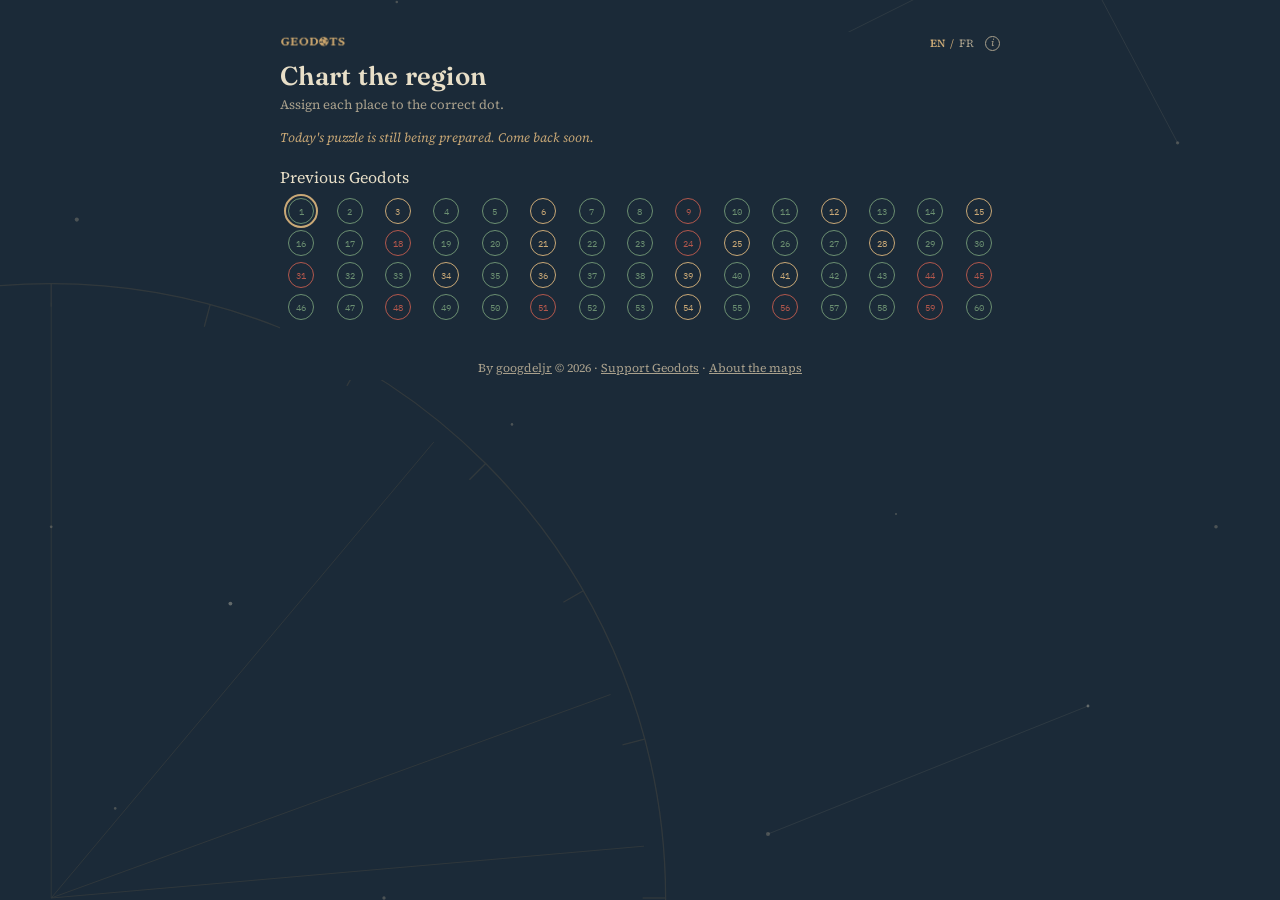
==== commit 9b420841: "Replace header wordmark and favicon with new logo, fix favicon background" ====
--- a/index.html
+++ b/index.html
@@ -23,8 +23,9 @@
 <meta name="twitter:description" content="Unlabelled countries, real borders, one true answer.">
 <meta name="twitter:image" content="https://playgeodots.com/og-image.png">
 <title>Geodots, Daily Geography Deduction Puzzle</title>
-<link rel="icon" type="image/svg+xml" href="favicon.svg">
-<link rel="icon" type="image/x-icon" href="favicon.svg">
+<link rel="icon" type="image/png" sizes="32x32" href="favicon.png">
+<link rel="icon" type="image/png" sizes="16x16" href="favicon-16.png">
+<link rel="apple-touch-icon" href="favicon-180.png">
 <link rel="preconnect" href="https://fonts.googleapis.com">
 <link href="https://fonts.googleapis.com/css2?family=Fraunces:opsz,wght@9..144,400;9..144,600&family=Source+Serif+4:wght@400;600&family=IBM+Plex+Mono:wght@400;500&display=swap" rel="stylesheet">
 <style>
@@ -77,8 +78,19 @@
   .eyebrow {
     font-family: 'Source Serif 4', serif; font-size: 11px;
     color: var(--brass-bright); letter-spacing: 0.12em; text-transform: uppercase;
-    display: flex; justify-content: space-between; margin-bottom: 6px;
-  }
+    display: flex; align-items: center; justify-content: space-between; margin-bottom: 6px;
+  }
+  /* Explicit height, not left to the page's generic svg{width:100%} rule
+     (that rule targets the puzzle board's own <svg>, but this is a
+     plain <img> so it's not actually affected -- still sized explicitly
+     here rather than relying on the file's own pixel dimensions, same
+     reasoning as every other small icon on this page). Sized to read
+     clearly as a wordmark (the constellation icon has fine detail that
+     disappears if scaled down to match the 11px eyebrow text next to
+     it) while staying a clear "eyebrow", not competing with the "Chart
+     the region" heading below it. width:auto preserves the source
+     image's own aspect ratio. */
+  .wordmark { display: block; height: 22px; width: auto; }
   .eyebrow em { text-transform: none; }
   .eyebrow .sub-brand-link {
     text-transform: none; font-style: italic; color: inherit;
@@ -469,7 +481,7 @@
 <div class="page">
 
   <div class="eyebrow">
-    <span id="eyebrowLeft"></span>
+    <span id="eyebrowLeft"><img src="geodots-wordmark.png" alt="Geodots" class="wordmark"></span>
     <span class="eyebrow-right">
       <span id="eyebrowRight"></span>
       <span class="info-wrap">
@@ -1229,13 +1241,15 @@
     document.getElementById('title').textContent = t('heading');
     document.getElementById('tagline').textContent = t('tagline');
 
-    // "Geodots" stays plain everywhere else in the page (title, meta
-    // description, share line). The header eyebrow used to additionally
-    // show the italic sub-brand, e.g. "Geodots by Hey Watson!" -- that's
-    // switched off below (kept, not deleted, in case it comes back).
-    const eyebrowLeft = document.getElementById('eyebrowLeft');
-    eyebrowLeft.textContent = '';
-    eyebrowLeft.append('Geodots');
+    // "Geodots" stays plain text everywhere else on the page (title, meta
+    // description, share line) -- only the header eyebrow uses the image
+    // wordmark, and that's static markup (see #eyebrowLeft in the HTML),
+    // not rebuilt here, so there's nothing to do on this element per
+    // render. The eyebrow used to additionally show an italic sub-brand,
+    // e.g. "Geodots by Hey Watson!" -- kept as dead code below in case it
+    // comes back, but it appended into #eyebrowLeft, which now holds the
+    // logo image instead of plain text, so it would need a different
+    // home before being re-enabled.
     // const subBrandPrefix = document.createElement('em');
     // subBrandPrefix.textContent = t('subBrandPrefix');
     // eyebrowLeft.append(subBrandPrefix);
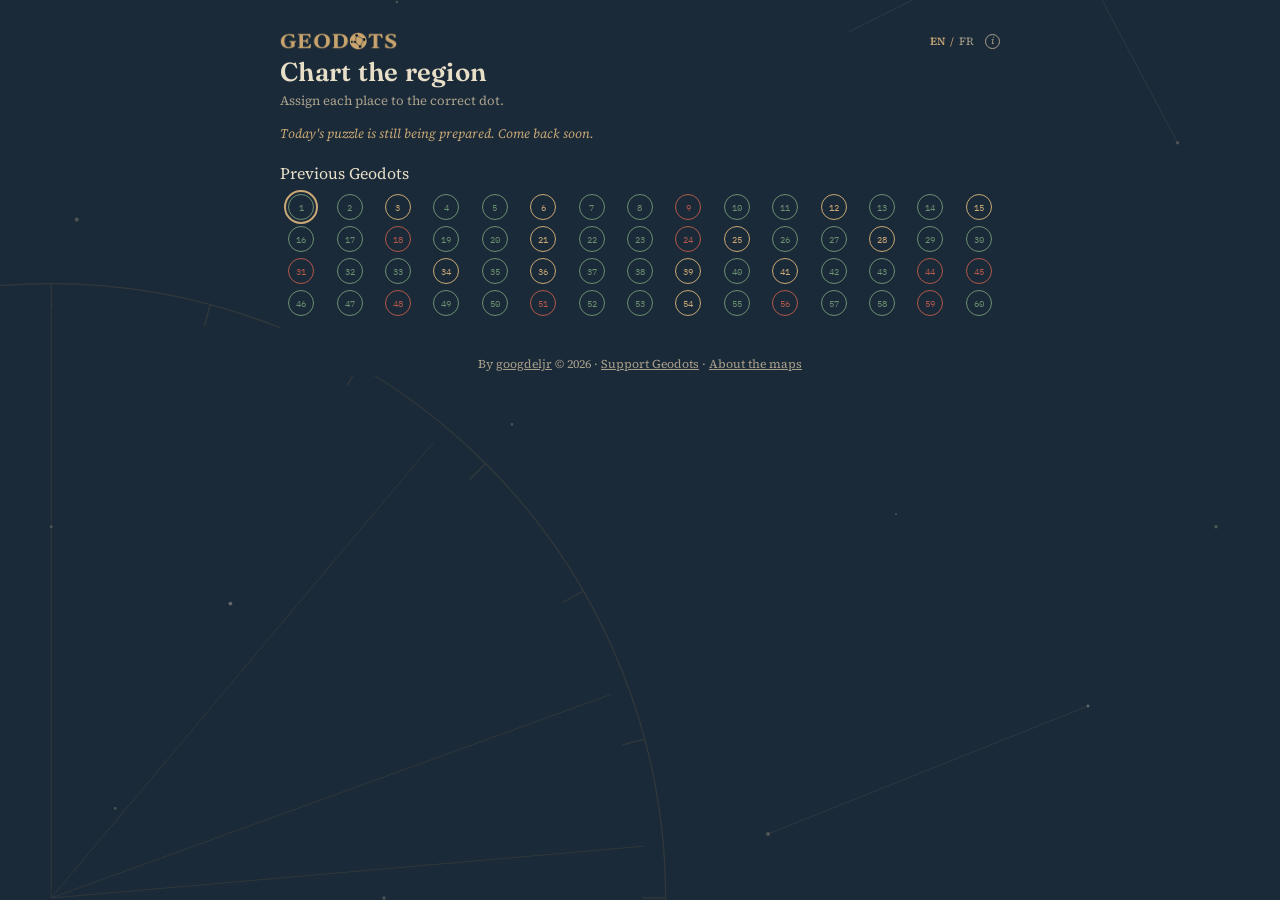
==== commit f9eaf922: "Fix header logo alignment by cropping asymmetric padding baked into source file" ====
--- a/index.html
+++ b/index.html
@@ -78,19 +78,24 @@
   .eyebrow {
     font-family: 'Source Serif 4', serif; font-size: 11px;
     color: var(--brass-bright); letter-spacing: 0.12em; text-transform: uppercase;
-    display: flex; align-items: center; justify-content: space-between; margin-bottom: 6px;
+    display: flex; align-items: center; justify-content: space-between;
+    flex-wrap: wrap; row-gap: 4px; margin-bottom: 6px;
   }
   /* Explicit height, not left to the page's generic svg{width:100%} rule
      (that rule targets the puzzle board's own <svg>, but this is a
      plain <img> so it's not actually affected -- still sized explicitly
      here rather than relying on the file's own pixel dimensions, same
-     reasoning as every other small icon on this page). Sized to read
-     clearly as a wordmark (the constellation icon has fine detail that
-     disappears if scaled down to match the 11px eyebrow text next to
-     it) while staying a clear "eyebrow", not competing with the "Chart
-     the region" heading below it. width:auto preserves the source
-     image's own aspect ratio. */
-  .wordmark { display: block; height: 22px; width: auto; }
+     reasoning as every other small icon on this page). geodots-wordmark.png
+     was cropped tight to its visible ink (it originally carried huge,
+     asymmetric transparent padding -- 22.7% top / 36.6% bottom -- which
+     is what was making the logo look vertically misaligned against the
+     row's text: the padded box was centered by align-items:center, but
+     the ink inside it wasn't centered within its own box, so it visually
+     floated above where the text sat). 18px on the now-cropped file
+     reproduces the same on-screen ink size the previous "44px" (of a
+     mostly-empty box) actually rendered at, just correctly centered.
+     width:auto preserves the file's own (now-tight) aspect ratio. */
+  .wordmark { display: block; height: 18px; width: auto; }
   .eyebrow em { text-transform: none; }
   .eyebrow .sub-brand-link {
     text-transform: none; font-style: italic; color: inherit;
@@ -106,7 +111,14 @@
   .lang-opt.active { color: var(--brass-bright); font-weight: 600; cursor: default; }
   .lang-opt:hover:not(.active) { color: var(--ink); }
 
-  .eyebrow-right { display: inline-flex; align-items: center; }
+  /* flex-shrink: 0, and .eyebrow above has flex-wrap: wrap -- on a narrow
+     screen where this whole group doesn't fit next to the logo on one
+     line, that lets it drop to its own line under the logo as one piece,
+     rather than the browser's normal text flow breaking in the middle of
+     the group's own content (e.g. "EN" staying up top while "/ FR" drops
+     alone) -- confirmed that was happening with a long region name like
+     "Southeast Asia" before this rule was added. */
+  .eyebrow-right { display: inline-flex; align-items: center; flex-shrink: 0; }
   .info-wrap { position: relative; display: inline-flex; margin-left: 10px; }
   .info-icon {
     width: 15px; height: 15px; border-radius: 50%; padding: 0;
@@ -1245,21 +1257,7 @@
     // description, share line) -- only the header eyebrow uses the image
     // wordmark, and that's static markup (see #eyebrowLeft in the HTML),
     // not rebuilt here, so there's nothing to do on this element per
-    // render. The eyebrow used to additionally show an italic sub-brand,
-    // e.g. "Geodots by Hey Watson!" -- kept as dead code below in case it
-    // comes back, but it appended into #eyebrowLeft, which now holds the
-    // logo image instead of plain text, so it would need a different
-    // home before being re-enabled.
-    // const subBrandPrefix = document.createElement('em');
-    // subBrandPrefix.textContent = t('subBrandPrefix');
-    // eyebrowLeft.append(subBrandPrefix);
-    // const subBrandLink = document.createElement('a');
-    // subBrandLink.href = 'https://hey-watson.com';
-    // subBrandLink.target = '_blank';
-    // subBrandLink.rel = 'noopener';
-    // subBrandLink.className = 'sub-brand-link';
-    // subBrandLink.textContent = t('subBrandName');
-    // eyebrowLeft.append(subBrandLink);
+    // render.
 
     // `puzzle` is null in the 'not-ready' state (no live puzzle exists yet)
     // -- everything puzzle-specific below is guarded accordingly, and the
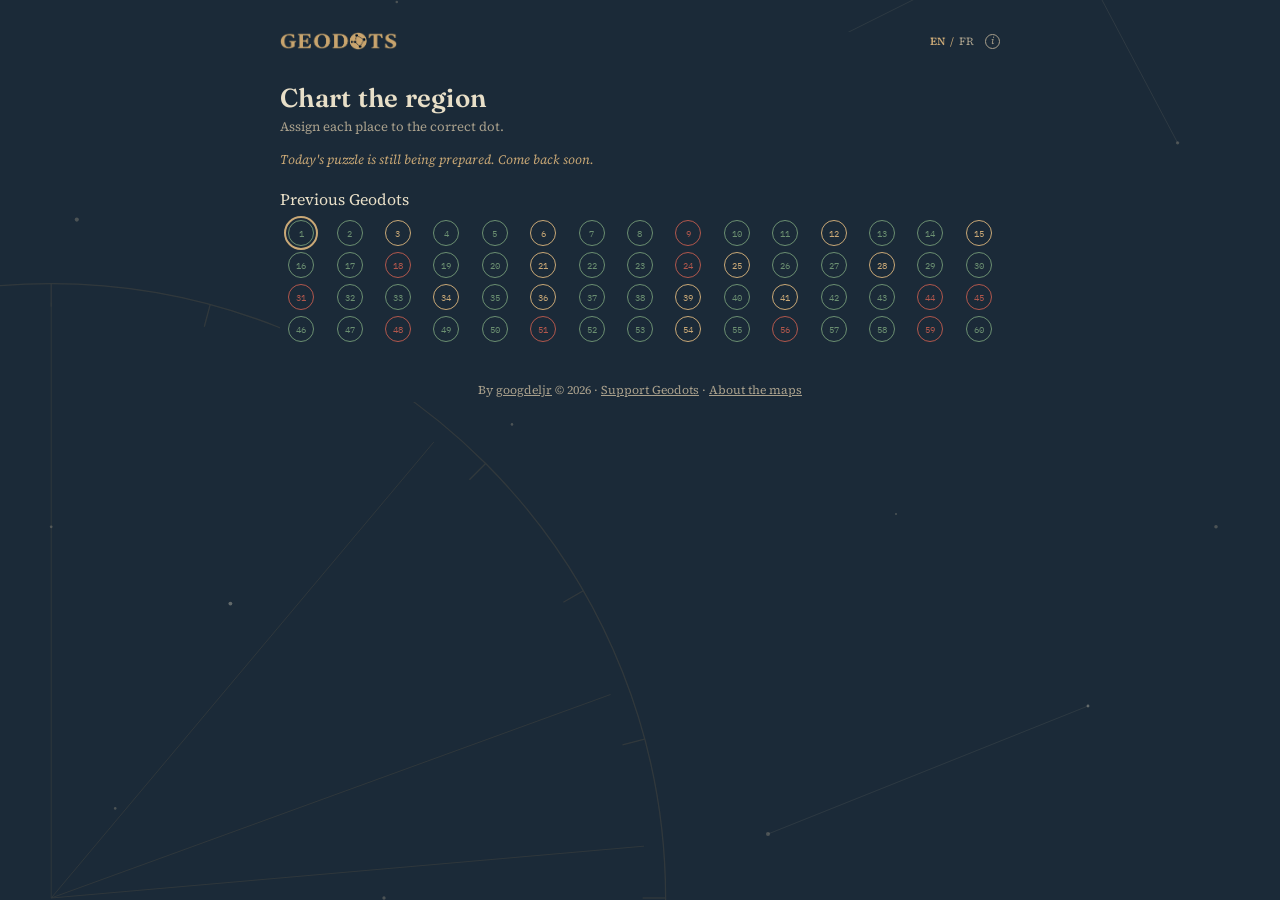
==== commit 3228a787: "Fix header spacing and logo crop" ====
--- a/index.html
+++ b/index.html
@@ -79,7 +79,7 @@
     font-family: 'Source Serif 4', serif; font-size: 11px;
     color: var(--brass-bright); letter-spacing: 0.12em; text-transform: uppercase;
     display: flex; align-items: center; justify-content: space-between;
-    flex-wrap: wrap; row-gap: 4px; margin-bottom: 6px;
+    flex-wrap: wrap; row-gap: 4px; margin-bottom: 32px;
   }
   /* Explicit height, not left to the page's generic svg{width:100%} rule
      (that rule targets the puzzle board's own <svg>, but this is a
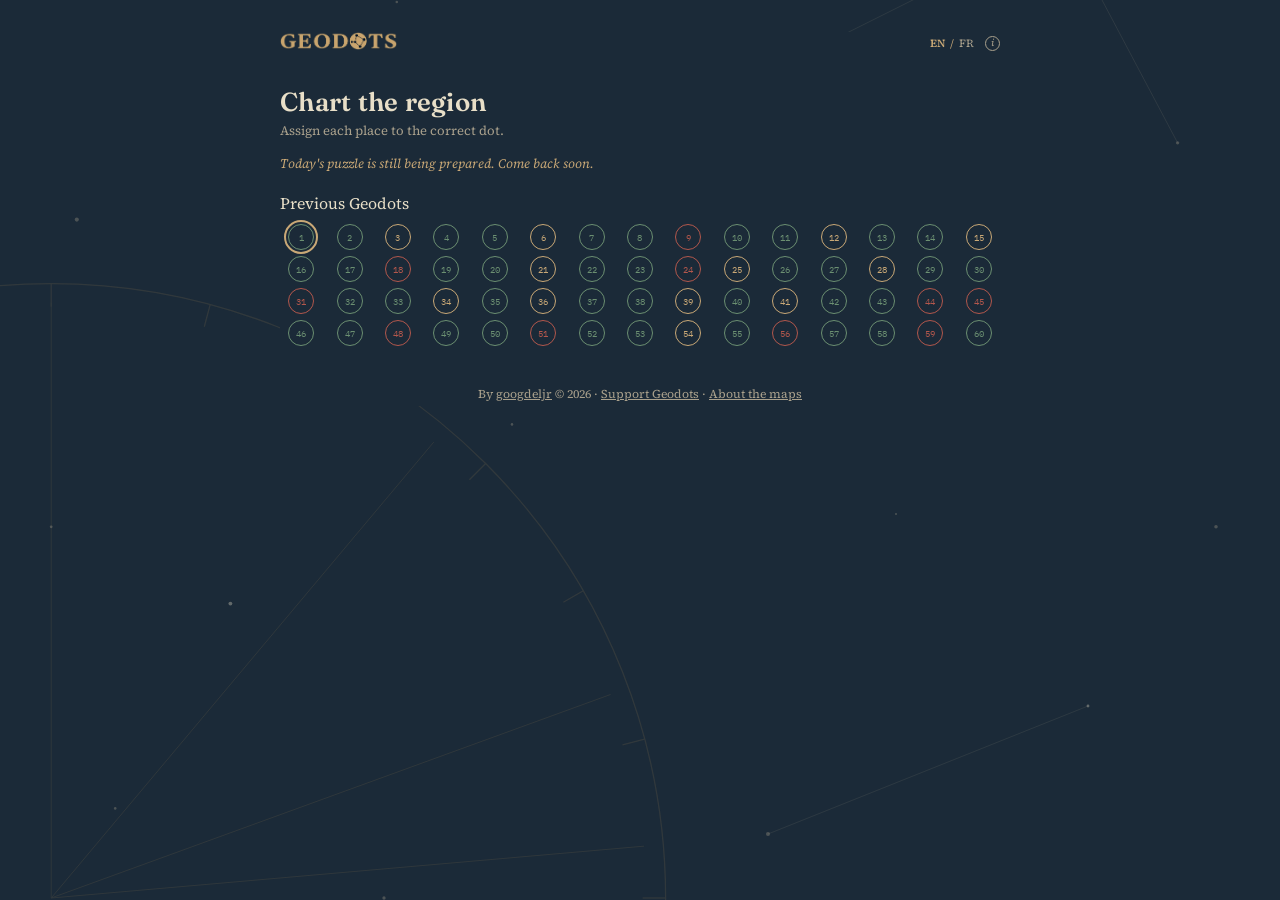
==== commit 1fd20852: "Make header logo link back to today's puzzle" ====
--- a/index.html
+++ b/index.html
@@ -96,6 +96,11 @@
      mostly-empty box) actually rendered at, just correctly centered.
      width:auto preserves the file's own (now-tight) aspect ratio. */
   .wordmark { display: block; height: 18px; width: auto; }
+  /* Wraps the logo image so it links back to today's puzzle (same
+     behavior as #backToTodayLink) -- inline-block so the anchor's own
+     box hugs the image tightly instead of taking the anchor's default
+     inline line-height, which would otherwise nudge .eyebrow's height. */
+  #logoLink { display: inline-block; }
   .eyebrow em { text-transform: none; }
   .eyebrow .sub-brand-link {
     text-transform: none; font-style: italic; color: inherit;
@@ -493,7 +498,7 @@
 <div class="page">
 
   <div class="eyebrow">
-    <span id="eyebrowLeft"><img src="geodots-wordmark.png" alt="Geodots" class="wordmark"></span>
+    <span id="eyebrowLeft"><a href="#" id="logoLink"><img src="geodots-wordmark.png" alt="Geodots" class="wordmark"></a></span>
     <span class="eyebrow-right">
       <span id="eyebrowRight"></span>
       <span class="info-wrap">
@@ -1217,6 +1222,11 @@
     if (pageStatus === 'live') loadPuzzleAt(todayIndex);
   });
 
+  document.getElementById('logoLink').addEventListener('click', e => {
+    e.preventDefault();
+    if (pageStatus === 'live') loadPuzzleAt(todayIndex);
+  });
+
   async function init() {
     const [puzzlesRes, grammarRes, silhouettesRes, gapFillersRes] = await Promise.all([
       fetch('puzzles.json'),
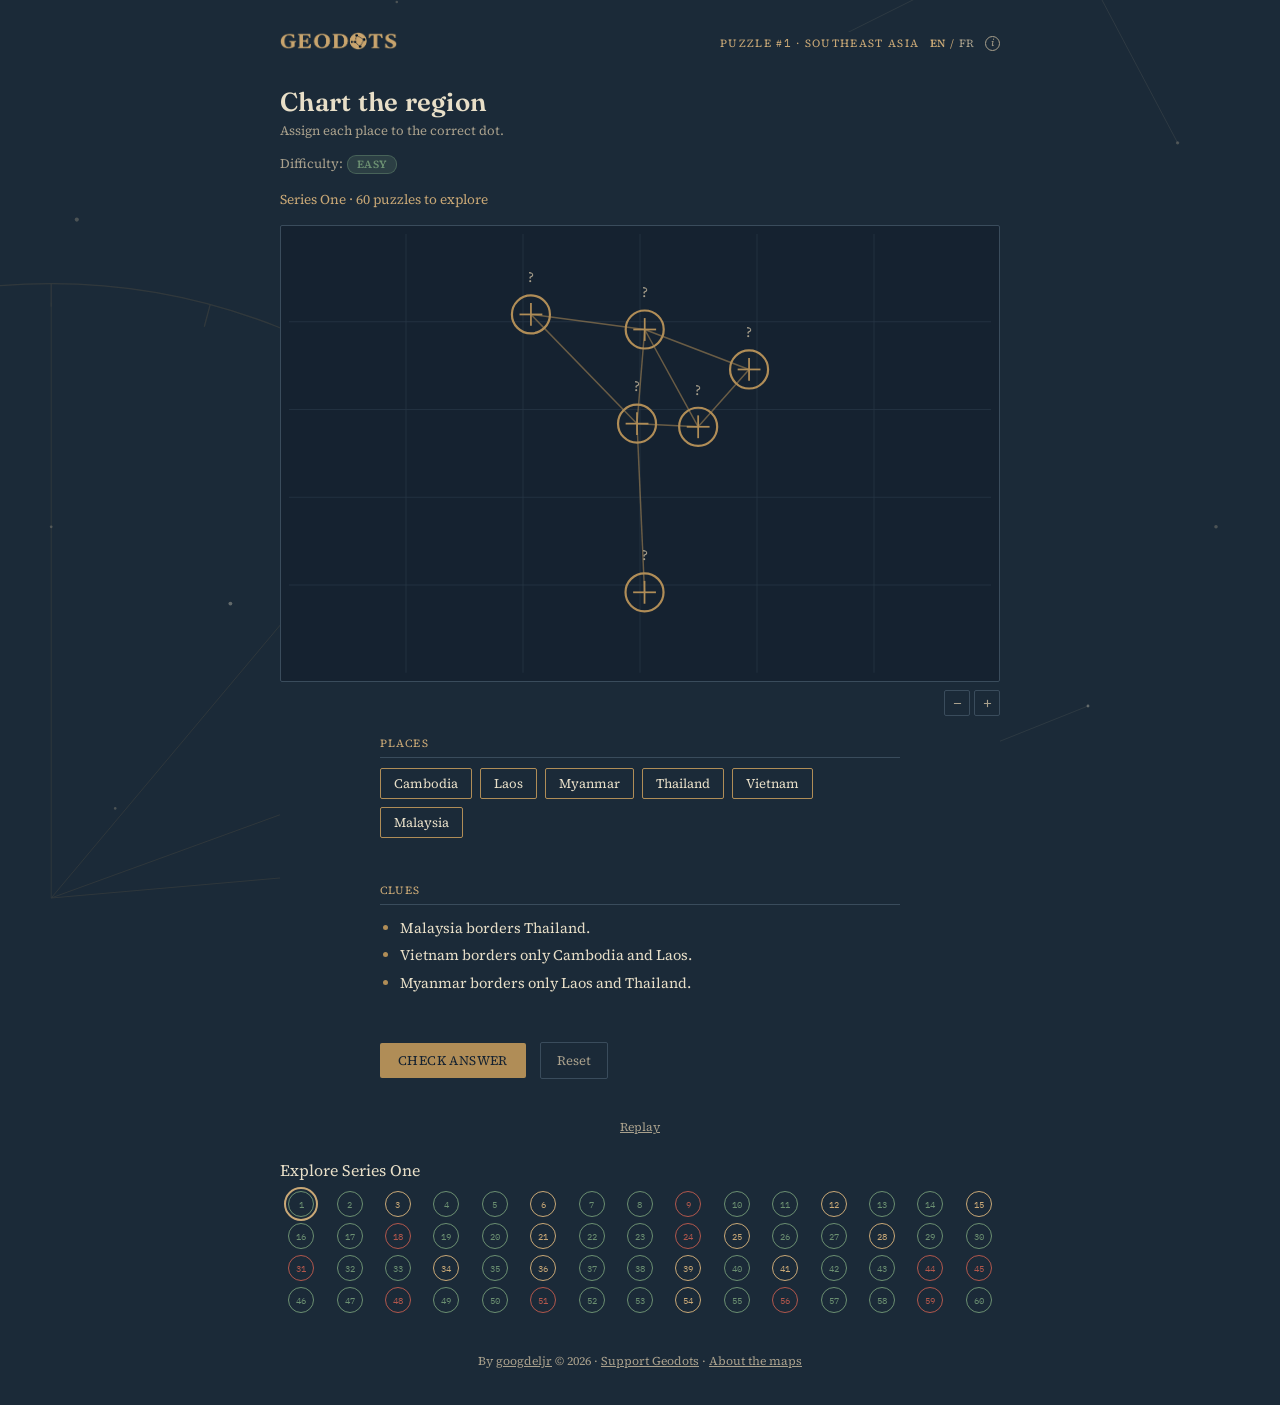
==== commit 4320a316: "Keep the completed puzzle series playable" ====
--- a/index.html
+++ b/index.html
@@ -12,17 +12,17 @@
 </script>
 <meta charset="utf-8">
 <meta name="viewport" content="width=device-width, initial-scale=1">
-<meta name="description" content="Geodots is a daily geography deduction puzzle. Unlabeled countries, real borders, one true answer.">
-<meta property="og:title" content="Geodots is a daily geography deduction puzzle">
-<meta property="og:description" content="Unlabelled countries, real borders, one true answer.">
+<meta name="description" content="Geodots is a geography deduction game. Explore 60 puzzles using real places, borders and clues.">
+<meta property="og:title" content="Geodots, Geography Deduction Puzzles">
+<meta property="og:description" content="Unlabelled places, real borders, 60 geography puzzles to explore.">
 <meta property="og:image" content="https://playgeodots.com/og-image.png">
 <meta property="og:url" content="https://playgeodots.com">
 <meta property="og:type" content="website">
 <meta name="twitter:card" content="summary_large_image">
-<meta name="twitter:title" content="Geodots is a daily geography deduction puzzle">
-<meta name="twitter:description" content="Unlabelled countries, real borders, one true answer.">
+<meta name="twitter:title" content="Geodots, Geography Deduction Puzzles">
+<meta name="twitter:description" content="Unlabelled places, real borders, 60 geography puzzles to explore.">
 <meta name="twitter:image" content="https://playgeodots.com/og-image.png">
-<title>Geodots, Daily Geography Deduction Puzzle</title>
+<title>Geodots, Geography Deduction Puzzles</title>
 <link rel="icon" type="image/png" sizes="32x32" href="favicon.png">
 <link rel="icon" type="image/png" sizes="16x16" href="favicon-16.png">
 <link rel="apple-touch-icon" href="favicon-180.png">
@@ -312,6 +312,7 @@
   #share.hidden { display: none; }
   #share .controls { gap: 12px; }
   #shareLine { font-size: 14px; color: var(--brass-bright); font-weight: 600; }
+  #bestTimes { font-size: 12.5px; color: var(--ink-dim); margin: 0; }
   #copyStatus { font-size: 12px; color: var(--ink-dim); }
 
   .share-icons {
@@ -382,6 +383,8 @@
      icons on this page before (the streak stars, the zoom buttons) and
      would do the same here without this override. */
   .archive-back-link svg { flex-shrink: 0; width: 11px; height: 11px; }
+
+  .series-note { color: var(--brass-bright); font-size: 13.5px; margin: 10px 0 14px; }
 
   #archiveSection { margin-top: 20px; }
   #archiveSection p.label { margin: 20px 0 10px; }
@@ -510,6 +513,7 @@
   <h1 id="title">Chart the region</h1>
   <p class="sub" id="tagline"></p>
   <p class="sub" id="subtitle"></p>
+  <p class="series-note hidden" id="seriesNote"></p>
 
   <div class="streak-strip hidden" id="streakStrip">
     <svg id="streakStars" viewBox="0 0 435 40" aria-hidden="true"></svg>
@@ -552,6 +556,8 @@
 
       <div id="share" class="hidden">
         <span id="shareLine"></span>
+        <p id="bestTimes" class="hidden"></p>
+         <button class="primary hidden" id="nextPuzzleBtn" type="button">Next puzzle</button>
         <div class="controls">
           <button class="secondary" id="copyBtn">Copy result</button>
           <button class="secondary hidden" id="shareBtn">Share</button>
@@ -603,6 +609,13 @@
   const STRINGS = {
     en: {
       pageTitle: 'Geodots, Daily Geography Deduction Puzzle',
+      pageTitleCollection: 'Geodots, Geography Deduction Puzzles',
+      seriesNote: n => 'Series One · ' + n + ' puzzles to explore',
+      nextPuzzle: 'Next puzzle',
+      archiveLabelCollection: 'Explore Series One',
+      alreadySolvedCollection: "You've already solved this puzzle. Choose another from Series One or hit Replay to play again.",
+      confirmResetCollection: 'Reset this puzzle? This clears your check count and solved status.',
+      infoCollection: "Each dot represents a real place in its geographic position, but its name is hidden. The lines between dots represent real borders. Use the clues to assign each name to the correct dot, then check your answers as many times as you like. Series One offers 60 puzzles to explore at your own pace. Your progress is saved on this device.",
       subBrandPrefix: 'by ',
       subBrandName: 'Hey Watson!',
       heading: 'Chart the region',
@@ -626,6 +639,7 @@
       checkWord: n => (n === 1 ? 'check' : 'checks'),
       copyResult: 'Copy result',
       shareBtn: 'Share',
+      bestTimesLabel: 'Your best times: ',
       copied: 'Copied!',
       copyFailed: "Couldn't copy. Select and copy the text manually.",
       replay: 'Replay',
@@ -649,6 +663,13 @@
     },
     fr: {
       pageTitle: 'Geodots, Devinette Géographique Quotidienne',
+      pageTitleCollection: 'Geodots, Jeux de déduction géographique',
+      seriesNote: n => 'Première série · ' + n + ' puzzles à découvrir',
+      nextPuzzle: 'Puzzle suivant',
+      archiveLabelCollection: 'Explorer la première série',
+      alreadySolvedCollection: 'Vous avez déjà résolu ce puzzle. Choisissez-en un autre dans la première série ou cliquez sur Rejouer.',
+      confirmResetCollection: "Réinitialiser ce puzzle ? Cela efface votre nombre d'essais et votre statut de résolution.",
+      infoCollection: "Chaque point correspond à un lieu réel, positionné sur la carte, mais son nom est masqué. Les lignes représentent de vraies frontières. Utilisez les indices pour associer chaque nom au point correspondant et vérifiez vos réponses autant de fois que vous le souhaitez. La première série propose 60 puzzles à découvrir à votre rythme. Votre progression est enregistrée sur cet appareil.",
       subBrandPrefix: 'par ',
       subBrandName: 'Hey Watson !',
       heading: 'Cartographiez la région',
@@ -673,6 +694,7 @@
       checkWord: n => (n === 1 ? 'essai' : 'essais'),
       copyResult: 'Copier le résultat',
       shareBtn: 'Partager',
+      bestTimesLabel: 'Vos meilleurs temps : ',
       copied: 'Copié !',
       copyFailed: 'Impossible de copier. Sélectionnez et copiez le texte manuellement.',
       replay: 'Rejouer',
@@ -828,7 +850,7 @@
   let GRAMMAR = {}; // name -> {french_name, gender, article}, from french_country_grammar.json
   let COUNTRY_SILHOUETTES = {}; // name -> [[lon,lat], ...] simplified ring, from country_silhouettes.json
   let GAP_FILLERS = []; // GAP_FILLERS[puzzleIndex] -> country names, from gap_fillers.json
-  let pageStatus = 'live'; // 'before-launch' | 'not-ready' | 'live'
+  let pageStatus = 'live'; // 'before-launch' | 'not-ready' | 'live' | 'collection'
   let todayIndex = null;
   let maxReachableIndex = -1;
   let viewingArchived = false;
@@ -861,6 +883,40 @@
     try {
       localStorage.setItem(storageKey(puzzleIndex), JSON.stringify(progress));
     } catch (e) { /* storage unavailable (e.g. private browsing) -- progress just won't persist */ }
+  }
+
+  // Local-only top-3 fastest solve times per puzzle, keyed the same way as
+  // storageKey() but never wiped by fullReset() (separate localStorage key)
+  // -- so replaying the same puzzle via "Replay" keeps accumulating
+  // candidates into the same top-3 list instead of losing history each
+  // time. Purely per-browser: there's no account system, so this can never
+  // be a real cross-player leaderboard, just "your own fastest here."
+  function bestTimesKey(idx) {
+    return 'borderPuzzleBestTimes:' + idx;
+  }
+
+  function loadBestTimes(idx) {
+    try {
+      const raw = localStorage.getItem(bestTimesKey(idx));
+      if (raw) {
+        const arr = JSON.parse(raw);
+        if (Array.isArray(arr)) return arr.filter(n => typeof n === 'number');
+      }
+    } catch (e) { /* corrupt or inaccessible storage -- treat as no record yet */ }
+    return [];
+  }
+
+  // Called exactly once per genuine solve (from checkAnswer()'s solvedNow
+  // branch), never from a re-render -- so revisiting an already-solved
+  // puzzle doesn't silently re-add its time to the list.
+  function recordBestTime(idx, seconds) {
+    const times = loadBestTimes(idx);
+    times.push(seconds);
+    times.sort((a, b) => a - b);
+    const top3 = times.slice(0, 3);
+    try {
+      localStorage.setItem(bestTimesKey(idx), JSON.stringify(top3));
+    } catch (e) { /* storage unavailable -- this solve's time just won't persist */ }
   }
 
   // Starts the hidden timer the first time this puzzle is ever loaded (or
@@ -1085,8 +1141,9 @@
   //   before-launch : LAUNCH_DATE hasn't happened yet -- show day 0 as a
   //                   preview (unchanged behaviour from before the archive
   //                   model).
-  //   not-ready     : launch has happened, but inventory hasn't caught up
-  //                   to today yet -- no live puzzle, no stale content.
+  //   collection    : the completed series stays playable when no current
+  //                   calendar-locked daily puzzle is available.
+  //   not-ready     : no puzzles are available yet.
   //   live          : today has a real puzzle at this index.
   // `archiveEndIndex` is always the exclusive upper bound of what counts as
   // "strictly before today" -- i.e. the Archive list is [0, archiveEndIndex).
@@ -1095,7 +1152,7 @@
       return { status: 'before-launch', todayIndex: 0, archiveEndIndex: 0, maxReachableIndex: 0 };
     }
     if (daysSinceLaunch >= dataLength) {
-      return { status: 'not-ready', todayIndex: null, archiveEndIndex: dataLength, maxReachableIndex: dataLength - 1 };
+      return { status: dataLength ? 'collection' : 'not-ready', todayIndex: null, archiveEndIndex: dataLength, maxReachableIndex: dataLength - 1 };
     }
     return { status: 'live', todayIndex: daysSinceLaunch, archiveEndIndex: daysSinceLaunch, maxReachableIndex: daysSinceLaunch };
   }
@@ -1113,6 +1170,16 @@
     const notReadyNote = document.getElementById('notReadyNote');
     notReadyNote.textContent = pageStatus === 'not-ready' ? t('notReady') : '';
     notReadyNote.classList.toggle('hidden', pageStatus !== 'not-ready');
+  }
+
+  // Find the next puzzle unsolved on this device, wrapping past the end.
+  // Passing -1 starts the search at the beginning of the collection.
+  function nextUnsolvedIndex(afterIndex) {
+    for (let step = 1; step <= puzzlesData.length; step++) {
+      const idx = (afterIndex + step) % puzzlesData.length;
+      if (!loadProgress(idx).solved) return idx;
+    }
+    return null;
   }
 
   // Loads and displays the puzzle at `index`, reusing the same rendering
@@ -1176,7 +1243,7 @@
   function renderArchive() {
     const section = document.getElementById('archiveSection');
     const list = document.getElementById('archiveList');
-    document.getElementById('archiveLabel').textContent = t('archiveLabel');
+    document.getElementById('archiveLabel').textContent = pageStatus === 'collection' ? t('archiveLabelCollection') : t('archiveLabel');
 
     if (archiveEndIndex <= 0) {
       section.classList.add('hidden');
@@ -1225,6 +1292,10 @@
   document.getElementById('logoLink').addEventListener('click', e => {
     e.preventDefault();
     if (pageStatus === 'live') loadPuzzleAt(todayIndex);
+    if (pageStatus === 'collection') {
+      const next = nextUnsolvedIndex(-1);
+      loadPuzzleAt(next === null ? 0 : next);
+    }
   });
 
   async function init() {
@@ -1249,19 +1320,27 @@
     maxReachableIndex = resolved.maxReachableIndex;
 
     if (pageStatus === 'not-ready') {
-      // No live puzzle to show -- just the holding message + archive.
       viewingArchived = false;
       render();
       return;
     }
+    if (pageStatus === 'collection') {
+      const next = nextUnsolvedIndex(-1);
+      loadPuzzleAt(next === null ? 0 : next);
+      return;
+    }
 
     loadPuzzleAt(todayIndex);
   }
 
   function render() {
-    document.title = t('pageTitle');
+    document.title = pageStatus === 'collection' ? t('pageTitleCollection') : t('pageTitle');
     document.getElementById('title').textContent = t('heading');
     document.getElementById('tagline').textContent = t('tagline');
+    const seriesNote = document.getElementById('seriesNote');
+    seriesNote.textContent = pageStatus === 'collection' ? t('seriesNote')(puzzlesData.length) : '';
+    seriesNote.classList.toggle('hidden', pageStatus !== 'collection');
+    document.getElementById('nextPuzzleBtn').textContent = t('nextPuzzle');
 
     // "Geodots" stays plain text everywhere else on the page (title, meta
     // description, share line) -- only the header eyebrow uses the image
@@ -1301,7 +1380,7 @@
     siteCredit.append(' · ');
 
     document.getElementById('infoBtn').setAttribute('aria-label', t('infoAriaLabel'));
-    document.getElementById('infoPopover').textContent = t('info');
+    document.getElementById('infoPopover').textContent = pageStatus === 'collection' ? t('infoCollection') : t('info');
     document.getElementById('aboutMapsBtn').textContent = t('aboutMaps');
     document.getElementById('aboutMapsPopover').textContent = t('aboutMapsInfo');
 
@@ -1394,6 +1473,29 @@
       el.append(numSpan(formatElapsed(progress.elapsedSeconds)));
     }
     el.append(' ✦ playgeodots.com');
+  }
+
+  // Shows this browser's own top-3 fastest solves of THIS puzzle (see
+  // recordBestTime() above for why it's per-browser, not a real
+  // leaderboard). Hidden entirely if there's no recorded time yet --
+  // shouldn't normally happen once solved (recordBestTime runs at the
+  // moment of solving), except for a puzzle solved in an older version of
+  // the site from before this feature existed, whose time was never
+  // captured and isn't retroactively reconstructed.
+  function renderBestTimes() {
+    const el = document.getElementById('bestTimes');
+    const times = loadBestTimes(puzzleIndex);
+    el.textContent = '';
+    if (times.length === 0) {
+      el.classList.add('hidden');
+      return;
+    }
+    el.classList.remove('hidden');
+    el.append(t('bestTimesLabel'));
+    times.forEach((seconds, i) => {
+      if (i > 0) el.append(' · ');
+      el.append(numSpan(formatElapsed(seconds)));
+    });
   }
 
   // Share-intent links for one-click desktop sharing (no Web Share API
@@ -1426,6 +1528,8 @@
     const resultEl = document.getElementById('result');
     const shareDiv = document.getElementById('share');
     const alreadySolvedNote = document.getElementById('alreadySolvedNote');
+    const nextPuzzleBtn = document.getElementById('nextPuzzleBtn');
+    nextPuzzleBtn.classList.toggle('hidden', pageStatus !== 'collection' || !progress.solved || nextUnsolvedIndex(puzzleIndex) === null);
     // Persistent on every visit, and this is also the solve-moment reward:
     // checkAnswer() saves solvedDate then calls renderStatus(), so the
     // newest star lights up as part of the same status update, not a
@@ -1438,9 +1542,10 @@
       resultEl.className = 'status good';
       renderShareLine();
       renderShareIcons();
+      renderBestTimes();
       shareDiv.classList.remove('hidden');
       if (wasAlreadySolvedOnLoad) {
-        alreadySolvedNote.textContent = viewingArchived ? t('alreadySolvedArchive') : t('alreadySolved');
+        alreadySolvedNote.textContent = pageStatus === 'collection' ? t('alreadySolvedCollection') : (viewingArchived ? t('alreadySolvedArchive') : t('alreadySolved'));
         alreadySolvedNote.classList.remove('hidden');
       } else {
         alreadySolvedNote.classList.add('hidden');
@@ -1883,6 +1988,7 @@
         const startedAt = progress.startedAt != null ? progress.startedAt : Date.now();
         progress.elapsedSeconds = Math.max(0, Math.round((Date.now() - startedAt) / 1000));
         progress.solvedDate = todayIsoCached;
+        recordBestTime(puzzleIndex, progress.elapsedSeconds);
         renderGraph(); // repaint now that progress.solved is true -- this is
                         // what triggers the country-silhouette fade-in at
                         // the exact moment of solving, not on the next
@@ -1907,7 +2013,7 @@
   // Full reset: unlike resetPuzzle() (board only), this wipes the stored
   // check count and solved status for today's puzzle, as if never played.
   function fullReset() {
-    const ok = confirm(t('confirmReset'));
+    const ok = confirm(pageStatus === 'collection' ? t('confirmResetCollection') : t('confirmReset'));
     if (!ok) return;
     try {
       localStorage.removeItem(storageKey(puzzleIndex));
@@ -1951,6 +2057,13 @@
     document.getElementById('shareBtn').classList.remove('hidden');
   }
   document.getElementById('fullResetBtn').addEventListener('click', fullReset);
+  document.getElementById('nextPuzzleBtn').addEventListener('click', () => {
+    if (pageStatus !== 'collection' || !progress.solved) return;
+    const next = nextUnsolvedIndex(puzzleIndex);
+    if (next === null) return;
+    loadPuzzleAt(next);
+    window.scrollTo({ top: 0, behavior: 'smooth' });
+  });
   document.getElementById('zoomInBtn').addEventListener('click', zoomIn);
   document.getElementById('zoomOutBtn').addEventListener('click', zoomOut);
   // Drag-to-pan: attached once, directly on the board's own SVG, rather
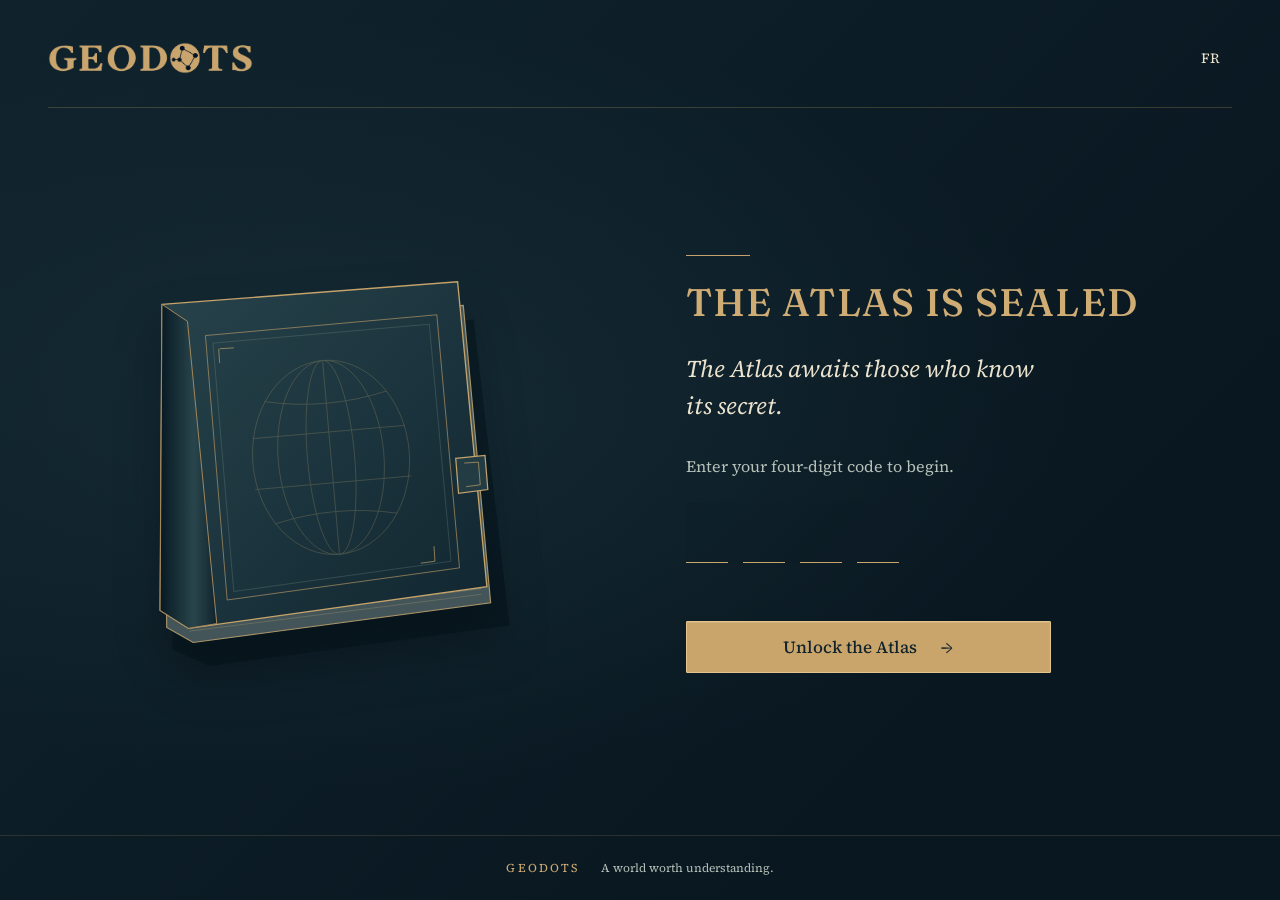
==== commit ed2cb7db: "Launch Geodots 2.0 from the approved static release artifact Artifact SHA-256: 4fc22bc61a91ea6c9bc22" ====
--- a/index.html
+++ b/index.html
@@ -1,2113 +1,3 @@
 <!doctype html>
-<html lang="en">
-<head>
-<!-- Google tag (gtag.js) -->
-<script async src="https://www.googletagmanager.com/gtag/js?id=G-TKTHY0REMJ"></script>
-<script>
-  window.dataLayer = window.dataLayer || [];
-  function gtag(){dataLayer.push(arguments);}
-  gtag('js', new Date());
-
-  gtag('config', 'G-TKTHY0REMJ');
-</script>
-<meta charset="utf-8">
-<meta name="viewport" content="width=device-width, initial-scale=1">
-<meta name="description" content="Geodots is a geography deduction game. Explore 60 puzzles using real places, borders and clues.">
-<meta property="og:title" content="Geodots, Geography Deduction Puzzles">
-<meta property="og:description" content="Unlabelled places, real borders, 60 geography puzzles to explore.">
-<meta property="og:image" content="https://playgeodots.com/og-image.png">
-<meta property="og:url" content="https://playgeodots.com">
-<meta property="og:type" content="website">
-<meta name="twitter:card" content="summary_large_image">
-<meta name="twitter:title" content="Geodots, Geography Deduction Puzzles">
-<meta name="twitter:description" content="Unlabelled places, real borders, 60 geography puzzles to explore.">
-<meta name="twitter:image" content="https://playgeodots.com/og-image.png">
-<title>Geodots, Geography Deduction Puzzles</title>
-<link rel="icon" type="image/png" sizes="32x32" href="favicon.png">
-<link rel="icon" type="image/png" sizes="16x16" href="favicon-16.png">
-<link rel="apple-touch-icon" href="favicon-180.png">
-<link rel="preconnect" href="https://fonts.googleapis.com">
-<link href="https://fonts.googleapis.com/css2?family=Fraunces:opsz,wght@9..144,400;9..144,600&family=Source+Serif+4:wght@400;600&family=IBM+Plex+Mono:wght@400;500&display=swap" rel="stylesheet">
-<style>
-  :root {
-    --ground: #1B2A38; --ground-deep: #152230;
-    --ink: #E8DFC8; --ink-dim: #A9A08C;
-    --brass: #B08D57; --brass-bright: #C9A876;
-    --verdigris: #6B8F71;
-    --danger: #B2574C;
-    --line: #3A4C5C;
-  }
-  * { box-sizing: border-box; }
-  body {
-    margin: 0; background: var(--ground); color: var(--ink);
-    font-family: 'Source Serif 4', Georgia, serif;
-    display: flex; justify-content: center; padding: 32px 16px;
-  }
-  .page {
-    max-width: 720px; width: 100%;
-    position: relative; z-index: 1; background: var(--ground);
-  }
-  /* PREVIEW ONLY, not committed: hybrid width. .page is wide (720px) for
-     the header/board/archive/footer, but the clues/tray/controls/share
-     section reads better at the original narrower 520px -- this wraps
-     just that middle section and centers it independently within the
-     wider outer page. */
-  .inner-narrow { max-width: 520px; margin: 0 auto; }
-
-  /* Atmospheric star field, fixed behind everything. Only ever visible in
-     the empty margin around the card: .page carries its own opaque
-     background (above) so the card's own interior always masks it. */
-  #stars-bg {
-    position: fixed; inset: 0; width: 100vw; height: 100vh;
-    z-index: 0; pointer-events: none;
-  }
-  #stars-bg .stars { fill: var(--ink-dim); opacity: 0.35; }
-  #stars-bg .stars .bright { fill: var(--ink); }
-  #stars-bg .constellation-lines { stroke: var(--ink-dim); stroke-width: 0.7; fill: none; opacity: 0.15; }
-  #stars-bg .astrolabe { stroke: var(--brass); stroke-width: 1; opacity: 0.15; fill: none; }
-  #stars-bg .astrolabe .sightline { stroke-width: 0.7; }
-
-  /* NOTE ON FONTS: the brief restricts IBM Plex Mono to numeric data only
-     (day count / check count / timer) -- narrower than the mock's own CSS,
-     which uses Plex Mono for buttons, labels and node text too. Everywhere
-     the mock uses Plex Mono for non-numeric text, this file uses Source
-     Serif 4 instead, per that explicit instruction. Only elements with
-     class="num" (or the node label font, see renderGraph) get Plex Mono. */
-  .num { font-family: 'IBM Plex Mono', monospace; }
-
-  .eyebrow {
-    font-family: 'Source Serif 4', serif; font-size: 11px;
-    color: var(--brass-bright); letter-spacing: 0.12em; text-transform: uppercase;
-    display: flex; align-items: center; justify-content: space-between;
-    flex-wrap: wrap; row-gap: 4px; margin-bottom: 32px;
-  }
-  /* Explicit height, not left to the page's generic svg{width:100%} rule
-     (that rule targets the puzzle board's own <svg>, but this is a
-     plain <img> so it's not actually affected -- still sized explicitly
-     here rather than relying on the file's own pixel dimensions, same
-     reasoning as every other small icon on this page). geodots-wordmark.png
-     was cropped tight to its visible ink (it originally carried huge,
-     asymmetric transparent padding -- 22.7% top / 36.6% bottom -- which
-     is what was making the logo look vertically misaligned against the
-     row's text: the padded box was centered by align-items:center, but
-     the ink inside it wasn't centered within its own box, so it visually
-     floated above where the text sat). 18px on the now-cropped file
-     reproduces the same on-screen ink size the previous "44px" (of a
-     mostly-empty box) actually rendered at, just correctly centered.
-     width:auto preserves the file's own (now-tight) aspect ratio. */
-  .wordmark { display: block; height: 18px; width: auto; }
-  /* Wraps the logo image so it links back to today's puzzle (same
-     behavior as #backToTodayLink) -- inline-block so the anchor's own
-     box hugs the image tightly instead of taking the anchor's default
-     inline line-height, which would otherwise nudge .eyebrow's height. */
-  #logoLink { display: inline-block; }
-  .eyebrow em { text-transform: none; }
-  .eyebrow .sub-brand-link {
-    text-transform: none; font-style: italic; color: inherit;
-    text-decoration: none;
-  }
-  .eyebrow .sub-brand-link:hover { color: var(--ink); text-decoration: underline; }
-  .lang-toggle { margin-left: 10px; letter-spacing: 0.05em; }
-  .lang-opt {
-    background: none; border: none; padding: 0 1px; cursor: pointer;
-    font-family: 'Source Serif 4', serif; font-size: 11px; color: var(--ink-dim);
-    text-transform: uppercase;
-  }
-  .lang-opt.active { color: var(--brass-bright); font-weight: 600; cursor: default; }
-  .lang-opt:hover:not(.active) { color: var(--ink); }
-
-  /* flex-shrink: 0, and .eyebrow above has flex-wrap: wrap -- on a narrow
-     screen where this whole group doesn't fit next to the logo on one
-     line, that lets it drop to its own line under the logo as one piece,
-     rather than the browser's normal text flow breaking in the middle of
-     the group's own content (e.g. "EN" staying up top while "/ FR" drops
-     alone) -- confirmed that was happening with a long region name like
-     "Southeast Asia" before this rule was added. */
-  .eyebrow-right { display: inline-flex; align-items: center; flex-shrink: 0; }
-  .info-wrap { position: relative; display: inline-flex; margin-left: 10px; }
-  .info-icon {
-    width: 15px; height: 15px; border-radius: 50%; padding: 0;
-    border: 1px solid var(--ink-dim); background: none; color: var(--ink-dim);
-    font-family: 'Source Serif 4', serif; font-style: italic; font-size: 10px;
-    text-transform: none; letter-spacing: normal; line-height: 1;
-    display: inline-flex; align-items: center; justify-content: center;
-    cursor: pointer;
-  }
-  .info-icon:hover, .info-icon.active { color: var(--brass-bright); border-color: var(--brass-bright); }
-  .popover {
-    position: absolute; top: 22px; right: 0; width: 250px; z-index: 5;
-    background: var(--ground-deep); border: 1px solid var(--brass);
-    border-radius: 2px; padding: 12px 14px;
-    font-family: 'Source Serif 4', serif; font-size: 12.5px; line-height: 1.6;
-    color: var(--ink); text-transform: none; letter-spacing: normal;
-    box-shadow: 0 4px 16px rgba(0, 0, 0, 0.45);
-  }
-  .popover.hidden { display: none; }
-  h1 {
-    font-family: 'Fraunces', serif; font-optical-sizing: auto;
-    font-weight: 600; font-size: 26px; margin: 0 0 4px; letter-spacing: 0.01em;
-  }
-  .sub { font-size: 13px; color: var(--ink-dim); margin: 0 0 16px; }
-  .notice { font-size: 13px; color: var(--brass-bright); margin: 0 0 16px; font-style: italic; }
-
-  .streak-strip { display: flex; align-items: center; gap: 12px; flex-wrap: wrap; margin: 2px 0 16px; }
-  .streak-strip.hidden { display: none; }
-  /* Explicit sizing, not left to the page's generic svg{width:100%} rule
-     (meant for the puzzle board) -- that rule is what previously
-     stretched this to fill its flex container at an oversized, undefined
-     size. Below 480px this is min(70%, 300px), unchanged from the
-     original 7-point version -- narrow/mobile behavior is untouched.
-     Above 480px, .page has (almost) reached its own 520px max-width, and
-     70% of that (364px) is LESS than the 435px the 10-point wave now
-     needs at its original dot size/spacing -- .page's own hard cap means
-     no percentage-of-container formula can ever reach 435px here, so
-     that tier switches to a flat 435px instead of scaling off a
-     percentage. That's wide enough that "10-day streak" no longer fits
-     on the same line as the dots (.page tops out at 520px, and
-     435 + the 12px gap already leaves under 90px) -- the row wraps to a
-     second line there, which flex-wrap already handles; the alternative
-     was shrinking the dots below their original size, which was
-     explicitly ruled out. height:auto follows the viewBox's own aspect
-     ratio either way. */
-  #streakStars { display: block; flex-shrink: 0; width: min(70%, 300px); height: auto; }
-  @media (min-width: 480px) {
-    #streakStars { width: 435px; }
-  }
-  .streak-star { fill: var(--ground-deep); stroke: var(--line); stroke-width: 1; }
-  .streak-star.lit {
-    fill: var(--brass-bright); stroke: var(--brass-bright);
-    filter: drop-shadow(0 0 2px rgba(201, 168, 118, 0.7));
-  }
-  /* Slightly brighter glow on every lit star at the exact moment a
-     10-day lap completes (streak is a multiple of 10) -- a small,
-     one-render flourish, not an ongoing state. */
-  .streak-star.lit.lap-complete {
-    filter: drop-shadow(0 0 4px rgba(201, 168, 118, 0.95));
-  }
-  .streak-line { stroke: var(--brass); stroke-width: 1.2; opacity: 0.6; }
-  #streakText { font-size: 13px; color: var(--ink-dim); }
-
-  .badge {
-    display: inline-block; padding: 1px 9px; margin: 0 1px;
-    border-radius: 9px; font-size: 11px; font-weight: 600; letter-spacing: 0.03em;
-  }
-  .badge-easy { background: rgba(107, 143, 113, 0.22); color: var(--verdigris); border: 1px solid rgba(107, 143, 113, 0.45); }
-  .badge-medium { background: rgba(176, 141, 87, 0.22); color: var(--brass-bright); border: 1px solid rgba(176, 141, 87, 0.45); }
-  .badge-hard { background: rgba(178, 87, 76, 0.22); color: var(--danger); border: 1px solid rgba(178, 87, 76, 0.45); }
-
-  .chart {
-    position: relative; background: var(--ground-deep);
-    border: 1px solid var(--line); border-radius: 2px; padding: 8px;
-  }
-  svg { width: 100%; height: auto; display: block; }
-  /* Without this, a touch-drag meant to pan the board also scrolls the
-     page underneath it (the browser's default touch behavior for any
-     element it doesn't otherwise recognize as a scroll/drag target). */
-  /* Also prevents the browser's native text-selection drag behavior from
-     kicking in when a pan drag happens to pass over a node/silhouette
-     label -- without this, dragging across text visibly highlights it,
-     which reads as broken even though panning itself works fine. */
-  #graph { touch-action: none; user-select: none; -webkit-user-select: none; }
-
-  /* Country silhouettes, revealed on solve (see COUNTRY_SILHOUETTES /
-     country_silhouettes.json) -- faint fill, thin stroke, sitting behind
-     the edges and nodes. The transition is what makes the JS-driven
-     opacity toggle (0 -> 1 on the next frame) actually read as a fade
-     rather than a snap. */
-  .country-silhouette { transition: opacity 700ms ease; }
-  .country-silhouette path {
-    fill: var(--verdigris); fill-opacity: 0.16;
-    stroke: var(--verdigris); stroke-width: 0.75; stroke-opacity: 0.35;
-  }
-
-  /* Gap-filler countries (see GAP_FILLERS / gap_fillers.json) -- not part
-     of the puzzle itself, just filling in a hole the reveal would
-     otherwise leave. Deliberately more muted than .country-silhouette:
-     the desaturated --line color instead of --verdigris, and noticeably
-     lower opacity, so the puzzle's own countries always read as the
-     "real" ones. No label/node/click-handler ever exists for these --
-     nothing but a <path> gets created, so there's nothing to disable. */
-  .gap-filler-silhouette { transition: opacity 700ms ease; }
-  .gap-filler-silhouette path {
-    fill: var(--line); fill-opacity: 0.14;
-    stroke: var(--line); stroke-width: 0.75; stroke-opacity: 0.3;
-  }
-
-  .clues { margin-top: 20px; }
-  .clues p.label {
-    font-family: 'Source Serif 4', serif; font-size: 11px;
-    color: var(--brass-bright); letter-spacing: 0.1em; text-transform: uppercase;
-    margin: 20px 0 10px; border-bottom: 1px solid var(--line); padding-bottom: 6px;
-  }
-  .clues p.label:first-child { margin-top: 0; }
-  .clues ul { margin: 0 0 8px; padding-left: 20px; font-size: 14.5px; line-height: 1.9; color: var(--ink); }
-  .clues li::marker { color: var(--brass); }
-
-  .tray { display: flex; flex-wrap: wrap; gap: 8px; margin-bottom: 10px; }
-  .chip {
-    font-family: 'Source Serif 4', serif; font-size: 13px; padding: 6px 13px;
-    border: 1px solid var(--brass); border-radius: 2px; background: transparent;
-    color: var(--ink); cursor: pointer;
-  }
-  .chip:hover:not(:disabled) { border-color: var(--brass-bright); color: var(--brass-bright); }
-  .chip.used { opacity: 0.3; pointer-events: none; border-color: var(--line); }
-
-  #hint { color: var(--brass-bright); font-size: 12.5px; min-height: 1.2em; margin: 2px 0 10px; font-style: italic; }
-
-  .controls { display: flex; align-items: center; gap: 14px; flex-wrap: wrap; }
-  /* 45px, matched by direct measurement (getBoundingClientRect) against
-     the actual rendered gap between the Places tray and the "Clues"
-     heading -- not the 20px p.label margin-top alone, because the empty
-     #hint div sits between the tray and that heading and quietly
-     reserves its own height (min-height:1.2em plus its own margin) even
-     when it has no text in it, making the real visible Places-to-Clues
-     gap noticeably bigger than 20px. Scoped to just the clue list's own
-     button row (a ul directly followed by .controls), not the share
-     panel's internal Copy/Share row, which sits inside its own bordered
-     box with different spacing needs. */
-  .clues ul + .controls { margin-top: 45px; }
-  button.primary {
-    font-family: 'Source Serif 4', serif; font-size: 13px; letter-spacing: 0.03em;
-    padding: 9px 18px; background: var(--brass); color: var(--ground-deep);
-    border: none; border-radius: 2px; cursor: pointer; text-transform: uppercase;
-  }
-  button.primary:hover { background: var(--brass-bright); }
-  button.secondary {
-    font-family: 'Source Serif 4', serif; font-size: 13px;
-    padding: 9px 16px; background: transparent; color: var(--ink-dim);
-    border: 1px solid var(--line); border-radius: 2px; cursor: pointer;
-  }
-  button.secondary:hover { color: var(--ink); border-color: var(--brass); }
-
-  /* Board zoom: a small, secondary-weight control in a row below the
-     chart -- not overlaid inside it, so it can never sit on top of
-     board content (the earlier corner-overlay design was replaced once
-     panning meant the player could bring any part of the puzzle under
-     any corner of the frame). A minor view adjustment, not a primary
-     action, so it reads at a visibly smaller scale than Check
-     answer/Reset. Panning itself is real drag now (mouse or touch,
-     directly on the board) -- see renderGraph's zoom/pan comment and
-     the onGraphPointer* handlers for how it's disambiguated from
-     tap-to-select. */
-  .board-controls { display: flex; justify-content: flex-end; margin-top: 8px; }
-  .zoom-controls { display: flex; gap: 4px; }
-  .zoom-btn {
-    font-family: 'IBM Plex Mono', monospace; font-size: 15px; line-height: 1;
-    width: 26px; height: 26px; padding: 0; display: flex; align-items: center; justify-content: center;
-    background: var(--ground); color: var(--ink-dim);
-    border: 1px solid var(--line); border-radius: 2px; cursor: pointer;
-  }
-  .zoom-btn:hover:not(:disabled) { color: var(--ink); border-color: var(--brass); }
-  .zoom-btn:disabled { opacity: 0.35; cursor: default; }
-  .status { font-family: 'Source Serif 4', serif; font-size: 13px; color: var(--ink-dim); }
-  .status.good { color: var(--brass-bright); font-weight: 600; }
-  .status.bad { color: var(--danger); }
-
-  #share {
-    margin-top: 14px; padding: 12px 14px;
-    background: rgba(201, 168, 118, 0.22); border: 1px solid var(--brass-bright);
-    border-radius: 2px; display: flex; flex-direction: column; gap: 12px;
-    box-shadow: 0 0 14px rgba(201, 168, 118, 0.4);
-  }
-  #share.hidden { display: none; }
-  #share .controls { gap: 12px; }
-  #shareLine { font-size: 14px; color: var(--brass-bright); font-weight: 600; }
-  #bestTimes { font-size: 12.5px; color: var(--ink-dim); margin: 0; }
-  #copyStatus { font-size: 12px; color: var(--ink-dim); }
-
-  .share-icons {
-    display: flex; align-items: center; gap: 2px;
-    padding-left: 8px; border-left: 1px solid var(--line);
-  }
-  .share-icon {
-    display: flex; align-items: center; justify-content: center;
-    width: 22px; height: 22px; border-radius: 50%;
-    color: var(--ink-dim); text-decoration: none;
-  }
-  .share-icon:hover { color: var(--brass-bright); background: rgba(201, 168, 118, 0.12); }
-
-  .footer-link {
-    display: block; width: 100%; margin-top: 36px; padding: 4px;
-    font-family: 'Source Serif 4', serif; font-size: 12px; color: var(--ink-dim);
-    text-decoration: underline; text-align: center;
-    background: none; border: none; cursor: pointer;
-  }
-  .footer-link:hover { color: var(--brass-bright); }
-
-  .site-credit {
-    margin-top: 36px; padding: 4px;
-    font-family: 'Source Serif 4', serif; font-size: 12px; color: var(--ink-dim);
-    text-align: center;
-  }
-  .site-credit a { color: var(--ink-dim); text-decoration: underline; }
-  .site-credit a:hover { color: var(--brass-bright); }
-  /* The "About the maps" trigger sits inline in the footer credit line --
-     same muted/underlined treatment as the plain-text links next to it
-     (no icon, unlike the header's circular "i"), but it's a <button>
-     (not an <a>) since it opens a popover rather than navigating. */
-  /* Cancels the 10px margin-left the shared .info-wrap class carries for
-     the header's icon spacing -- this element also needs .info-wrap for
-     its popover positioning/toggle logic, but reusing that class here
-     was quietly adding an extra 10px on top of the JS-appended " · "
-     separator already providing the gap, making this separator visibly
-     wider than the one before it (measured via getBoundingClientRect:
-     19.3px here vs 9.3px for the matching " · " elsewhere). */
-  .footer-info-wrap { position: relative; display: inline-flex; vertical-align: baseline; margin-left: 0; }
-  .footer-info-trigger {
-    font-family: inherit; font-size: inherit; color: var(--ink-dim);
-    text-decoration: underline; background: none; border: none; padding: 0;
-    cursor: pointer;
-  }
-  .footer-info-trigger:hover, .footer-info-trigger.active { color: var(--brass-bright); }
-  /* This popover opens above its trigger (top:auto; bottom:22px) rather
-     than below like the header's -- the footer sits at the bottom of the
-     page, so opening downward would push the popover off-screen. Same
-     .popover box styling either way. */
-  .footer-info-wrap .popover { top: auto; bottom: 22px; right: auto; left: 50%; transform: translateX(-50%); }
-
-  .hidden { display: none; }
-
-  .archive-back-link {
-    display: inline-flex; align-items: center; gap: 4px; margin: 0 0 16px;
-    font-family: 'Source Serif 4', serif; font-size: 12.5px; color: var(--brass-bright);
-    text-decoration: underline; cursor: pointer;
-  }
-  .archive-back-link:hover { color: var(--ink); }
-  /* Same thin line-icon language as the share-panel icons (stroke, not
-     fill; 1.6 stroke-width; currentColor, so it always matches the
-     link's own brass/hover color automatically). Small and quiet on
-     purpose -- a single chevron, not a boxed button -- consistent with
-     how understated Replay and the other secondary links already are. */
-  /* Explicit size, not left to the page's generic svg{width:100%} rule
-     (meant for the puzzle board) -- that rule has stretched other small
-     icons on this page before (the streak stars, the zoom buttons) and
-     would do the same here without this override. */
-  .archive-back-link svg { flex-shrink: 0; width: 11px; height: 11px; }
-
-  .series-note { color: var(--brass-bright); font-size: 13.5px; margin: 10px 0 14px; }
-
-  #archiveSection { margin-top: 20px; }
-  #archiveSection p.label { margin: 20px 0 10px; }
-
-  /* Grid of small circular markers, one per archived day -- deliberately
-     mirrors the puzzle board's own node language: outline-only = unsolved
-     (like an unplaced node), filled = solved (like a placed one). */
-  .archive-grid {
-    display: grid;
-    grid-template-columns: repeat(auto-fill, minmax(40px, 1fr));
-    gap: 6px;
-    margin-top: 4px;
-  }
-  .archive-dot {
-    width: 26px; height: 26px; margin: 0 auto; border-radius: 50%;
-    display: flex; align-items: center; justify-content: center;
-    font-family: 'IBM Plex Mono', monospace; font-size: 9px;
-    background: transparent; padding: 0; box-sizing: border-box; cursor: pointer;
-  }
-  .archive-dot.easy { border: 1.5px solid var(--verdigris); color: var(--verdigris); }
-  .archive-dot.medium { border: 1.5px solid var(--brass-bright); color: var(--brass-bright); }
-  .archive-dot.hard { border: 1.5px solid var(--danger); color: var(--danger); }
-  .archive-dot.solved { color: var(--ground-deep); font-weight: 600; }
-  .archive-dot.solved.easy { background: var(--verdigris); }
-  .archive-dot.solved.medium { background: var(--brass-bright); }
-  .archive-dot.solved.hard { background: var(--danger); }
-  .archive-dot:hover { filter: brightness(1.3); }
-  /* Currently-viewed indicator: a ring outside the dot's own border,
-     independent of the difficulty color and the solved/unsolved fill --
-     outline (not border/box-shadow) so it never changes the dot's own
-     size or shifts grid layout, and outline-offset keeps a visible gap
-     so it reads as a distinct ring rather than just a thicker border,
-     even on a medium-difficulty dot where the border/fill already use
-     this same brass-bright color. */
-  .archive-dot.selected { outline: 2px solid var(--brass-bright); outline-offset: 2px; }
-</style>
-</head>
-<body>
-
-<svg id="stars-bg" viewBox="0 0 1000 1000" preserveAspectRatio="xMidYMid slice" aria-hidden="true">
-  <!-- Astrolabe-style watermark, anchored off a corner via the transform
-       below so most of the ring is cropped by the viewport. Coordinates
-       here are LOCAL (centered on 0,0) so the anchor point can be re-tuned
-       by editing just the translate() below, without recomputing geometry.
-       Ticks are a true evenly-spaced ring (24, 15deg apart) -- only the
-       ones that land inside the visible area actually show. The 4
-       sight-lines are deliberately irregular, not evenly spaced. -->
-  <g class="astrolabe" transform="translate(40, 850)">
-    <circle class="ring" cx="0" cy="0" r="480"/>
-    <g class="ticks">
-      <line x1="462" y1="0" x2="480" y2="0"/>
-      <line x1="446.3" y1="119.6" x2="463.6" y2="124.2"/>
-      <line x1="400.1" y1="231" x2="415.7" y2="240"/>
-      <line x1="326.7" y1="326.7" x2="339.4" y2="339.4"/>
-      <line x1="231" y1="400.1" x2="240" y2="415.7"/>
-      <line x1="119.6" y1="446.3" x2="124.2" y2="463.6"/>
-      <line x1="0" y1="462" x2="0" y2="480"/>
-      <line x1="-119.6" y1="446.3" x2="-124.2" y2="463.6"/>
-      <line x1="-231" y1="400.1" x2="-240" y2="415.7"/>
-      <line x1="-326.7" y1="326.7" x2="-339.4" y2="339.4"/>
-      <line x1="-400.1" y1="231" x2="-415.7" y2="240"/>
-      <line x1="-446.3" y1="119.6" x2="-463.6" y2="124.2"/>
-      <line x1="-462" y1="0" x2="-480" y2="0"/>
-      <line x1="-446.3" y1="-119.6" x2="-463.6" y2="-124.2"/>
-      <line x1="-400.1" y1="-231" x2="-415.7" y2="-240"/>
-      <line x1="-326.7" y1="-326.7" x2="-339.4" y2="-339.4"/>
-      <line x1="-231" y1="-400.1" x2="-240" y2="-415.7"/>
-      <line x1="-119.6" y1="-446.3" x2="-124.2" y2="-463.6"/>
-      <line x1="0" y1="-462" x2="0" y2="-480"/>
-      <line x1="119.6" y1="-446.3" x2="124.2" y2="-463.6"/>
-      <line x1="231" y1="-400.1" x2="240" y2="-415.7"/>
-      <line x1="326.7" y1="-326.7" x2="339.4" y2="-339.4"/>
-      <line x1="400.1" y1="-231" x2="415.7" y2="-240"/>
-      <line x1="446.3" y1="-119.6" x2="463.6" y2="-124.2"/>
-    </g>
-    <g class="sightline">
-      <line x1="0" y1="0" x2="0" y2="-465"/>
-      <line x1="0" y1="0" x2="298.9" y2="-356.2"/>
-      <line x1="0" y1="0" x2="437" y2="-159"/>
-      <line x1="0" y1="0" x2="463.2" y2="-40.5"/>
-    </g>
-  </g>
-  <g class="stars">
-    <circle cx="120" cy="80" r="1.4"/>
-    <circle cx="310" cy="150" r="1.0"/>
-    <circle cx="60" cy="320" r="1.6"/>
-    <circle cx="220" cy="260" r="0.9" class="bright"/>
-    <circle cx="480" cy="60" r="1.2"/>
-    <circle cx="650" cy="180" r="1.5"/>
-    <circle cx="830" cy="90" r="1.0" class="bright"/>
-    <circle cx="920" cy="260" r="1.3"/>
-    <circle cx="760" cy="340" r="0.9"/>
-    <circle cx="40" cy="560" r="1.1"/>
-    <circle cx="180" cy="620" r="1.5" class="bright"/>
-    <circle cx="90" cy="780" r="1.0"/>
-    <circle cx="300" cy="850" r="1.3"/>
-    <circle cx="450" cy="920" r="0.9"/>
-    <circle cx="600" cy="800" r="1.6"/>
-    <circle cx="850" cy="700" r="1.1" class="bright"/>
-    <circle cx="950" cy="560" r="1.4"/>
-    <circle cx="700" cy="550" r="0.8"/>
-    <circle cx="400" cy="480" r="1.0"/>
-    <circle cx="550" cy="350" r="1.2"/>
-    <circle cx="150" cy="950" r="0.9"/>
-    <circle cx="920" cy="900" r="1.2" class="bright"/>
-  </g>
-  <g class="constellation-lines">
-    <line x1="650" y1="180" x2="830" y2="90"/>
-    <line x1="830" y1="90" x2="920" y2="260"/>
-    <line x1="600" y1="800" x2="850" y2="700"/>
-  </g>
-</svg>
-
-<div class="page">
-
-  <div class="eyebrow">
-    <span id="eyebrowLeft"><a href="#" id="logoLink"><img src="geodots-wordmark.png" alt="Geodots" class="wordmark"></a></span>
-    <span class="eyebrow-right">
-      <span id="eyebrowRight"></span>
-      <span class="info-wrap">
-        <button id="infoBtn" class="info-icon" type="button" aria-haspopup="true" aria-expanded="false">i</button>
-        <div id="infoPopover" class="popover hidden" role="dialog"></div>
-      </span>
-    </span>
-  </div>
-  <h1 id="title">Chart the region</h1>
-  <p class="sub" id="tagline"></p>
-  <p class="sub" id="subtitle"></p>
-  <p class="series-note hidden" id="seriesNote"></p>
-
-  <div class="streak-strip hidden" id="streakStrip">
-    <svg id="streakStars" viewBox="0 0 435 40" aria-hidden="true"></svg>
-    <span id="streakText"></span>
-  </div>
-
-  <p class="notice hidden" id="alreadySolvedNote"></p>
-  <p class="notice" id="fallback-note"></p>
-  <p class="notice hidden" id="notReadyNote"></p>
-
-  <div id="archiveNotice" class="hidden">
-    <a href="#" id="backToTodayLink" class="archive-back-link"></a>
-  </div>
-
-  <div id="puzzleContent">
-    <div class="chart">
-      <svg id="graph" viewBox="0 0 480 300"></svg>
-    </div>
-    <div class="board-controls">
-      <div class="zoom-controls">
-        <button class="zoom-btn" id="zoomOutBtn" type="button">&minus;</button>
-        <button class="zoom-btn" id="zoomInBtn" type="button">+</button>
-      </div>
-    </div>
-
-    <div class="inner-narrow">
-    <div class="clues">
-      <p class="label" id="countriesLabel">Countries</p>
-      <div class="tray" id="chips"></div>
-      <div id="hint"></div>
-
-      <p class="label" id="cluesLabel">Clues</p>
-      <ul id="clueList"></ul>
-
-      <div class="controls">
-        <button class="primary" id="checkBtn">Check answer</button>
-        <button class="secondary" id="resetBtn">Reset</button>
-        <span class="status" id="result"></span>
-      </div>
-
-      <div id="share" class="hidden">
-        <span id="shareLine"></span>
-        <p id="bestTimes" class="hidden"></p>
-         <button class="primary hidden" id="nextPuzzleBtn" type="button">Next puzzle</button>
-        <div class="controls">
-          <button class="secondary" id="copyBtn">Copy result</button>
-          <button class="secondary hidden" id="shareBtn">Share</button>
-          <div class="share-icons">
-            <a class="share-icon" id="shareWhatsapp" target="_blank" rel="noopener noreferrer" aria-label="WhatsApp">
-              <svg viewBox="0 0 24 24" width="13" height="13" fill="none" stroke="currentColor" stroke-width="1.6" stroke-linecap="round" stroke-linejoin="round"><path d="M4 20l1.3-4.1A7.9 7.9 0 1 1 8.3 19L4 20Z"/><path d="M8.3 8.6c.2-.5.5-.5.7-.5h.5c.2 0 .4 0 .6.4.2.5.7 1.6.7 1.8.1.1.1.3 0 .4-.1.2-.1.3-.3.4-.1.2-.3.3-.4.5-.2.1-.3.3-.1.6.1.2.6 1 1.4 1.6.9.8 1.6 1 1.9 1.2.2.1.4.1.5-.1.2-.2.6-.7.8-1 .2-.2.3-.2.5-.1.2.1 1.4.6 1.6.7.2.1.4.2.4.3 0 .2 0 .8-.3 1.3-.2.5-1.2 1-1.7 1-.5.1-1 .1-3.4-1-2.9-1.2-4.6-4.1-4.8-4.3-.1-.2-1-1.3-1-2.5 0-1.2.6-1.8.8-2Z" fill="currentColor" stroke="none"/></svg>
-            </a>
-            <a class="share-icon" id="shareTwitter" target="_blank" rel="noopener noreferrer" aria-label="X (Twitter)">
-              <svg viewBox="0 0 24 24" width="12" height="12" fill="none" stroke="currentColor" stroke-width="1.7" stroke-linecap="round"><path d="M4 4l16 16M20 4L4 20"/></svg>
-            </a>
-            <a class="share-icon" id="shareEmail" aria-label="Email">
-              <svg viewBox="0 0 24 24" width="13" height="13" fill="none" stroke="currentColor" stroke-width="1.6" stroke-linecap="round" stroke-linejoin="round"><rect x="3.5" y="5.5" width="17" height="13" rx="1.5"/><path d="M4.5 6.5l7.5 6.5 7.5-6.5"/></svg>
-            </a>
-            <a class="share-icon" id="shareFacebook" target="_blank" rel="noopener noreferrer" aria-label="Facebook">
-              <svg viewBox="0 0 24 24" width="13" height="13" fill="none" stroke="currentColor" stroke-width="1.6" stroke-linecap="round" stroke-linejoin="round"><path d="M14.5 21v-7.5h2.4l.4-2.8h-2.8v-1.8c0-.8.2-1.4 1.4-1.4h1.5V5.1c-.3 0-1.1-.1-2.1-.1-2.1 0-3.6 1.3-3.6 3.6v2.1H9.3v2.8h2.4V21"/></svg>
-            </a>
-          </div>
-          <span id="copyStatus"></span>
-        </div>
-      </div>
-    </div>
-
-    <button class="footer-link" id="fullResetBtn">Replay</button>
-    </div>
-  </div>
-
-  <div id="archiveSection" class="hidden">
-    <p class="label" id="archiveLabel">Previous Geodots</p>
-    <div id="archiveList" class="archive-grid"></div>
-  </div>
-
-  <div class="site-credit">
-    <span id="siteCredit"></span><span class="info-wrap footer-info-wrap">
-      <button id="aboutMapsBtn" class="footer-info-trigger" type="button" aria-haspopup="true" aria-expanded="false"></button>
-      <div id="aboutMapsPopover" class="popover hidden" role="dialog"></div>
-    </span>
-  </div>
-
-</div>
-
-<script>
-  // Day 0 of the pack. Placeholder -- change to the real launch date later.
-  const LAUNCH_DATE = '2026-08-19';
-
-  // UI-chrome-only translations. Puzzle clues and country names are NOT
-  // translated here -- that's separate, bigger work for later. Language is
-  // a site-wide preference (one storage key), not tied to any one puzzle.
-  const LANG_KEY = 'borderPuzzleLang';
-  const STRINGS = {
-    en: {
-      pageTitle: 'Geodots, Daily Geography Deduction Puzzle',
-      pageTitleCollection: 'Geodots, Geography Deduction Puzzles',
-      seriesNote: n => 'Series One · ' + n + ' puzzles to explore',
-      nextPuzzle: 'Next puzzle',
-      archiveLabelCollection: 'Explore Series One',
-      alreadySolvedCollection: "You've already solved this puzzle. Choose another from Series One or hit Replay to play again.",
-      confirmResetCollection: 'Reset this puzzle? This clears your check count and solved status.',
-      infoCollection: "Each dot represents a real place in its geographic position, but its name is hidden. The lines between dots represent real borders. Use the clues to assign each name to the correct dot, then check your answers as many times as you like. Series One offers 60 puzzles to explore at your own pace. Your progress is saved on this device.",
-      subBrandPrefix: 'by ',
-      subBrandName: 'Hey Watson!',
-      heading: 'Chart the region',
-      tagline: 'Assign each place to the correct dot.',
-      streakSuffix: '-day streak',
-      puzzleLabel: 'Puzzle #',
-      difficultyLabel: 'Difficulty: ',
-      difficulty: { EASY: 'EASY', MEDIUM: 'MEDIUM', HARD: 'HARD' },
-      decoyNote: '  (a few offered names are decoys that belong on no node)',
-      launchPrefix: 'The pack launches ',
-      launchMiddle: ' -- today (',
-      launchSuffix: ') is before that, so showing the first puzzle as a preview.',
-      cluesLabel: 'Clues',
-      countriesLabel: 'Places',
-      checkAnswer: 'Check answer',
-      reset: 'Reset',
-      hint: 'Tap a node on the map first, then tap a name.',
-      notSolvedYet: 'Not solved yet',
-      correctSuffix: (n, m) => ' (' + n + '/' + m + ' correct)',
-      solved: 'Solved!',
-      checkWord: n => (n === 1 ? 'check' : 'checks'),
-      copyResult: 'Copy result',
-      shareBtn: 'Share',
-      bestTimesLabel: 'Your best times: ',
-      copied: 'Copied!',
-      copyFailed: "Couldn't copy. Select and copy the text manually.",
-      replay: 'Replay',
-      confirmReset: "Reset today's puzzle? This clears your check count and solved status.",
-      infoAriaLabel: 'How to play',
-      info: "Each dot is a real place, positioned where it actually sits on the map, but its name is hidden. The lines between dots are real borders. Read the clues below, then assign each name from the list to the dot you think it belongs to. Check your answer as many times as you like. There's no penalty for guessing wrong. A new puzzle arrives every day, so come back tomorrow for the next one. Play on the same device each day to keep your streaks going.",
-      notReady: "Today's puzzle is still being prepared. Come back soon.",
-      alreadySolved: "You've already solved today's puzzle. Come back tomorrow for the next one, or hit Replay to play again.",
-      alreadySolvedArchive: "You've already solved this one. Browse more in Previous Geodots, or hit Replay to play again.",
-      archiveLabel: 'Previous Geodots',
-      backToToday: 'Back to today',
-      archiveSolved: 'Solved',
-      archiveNotSolved: 'Not solved',
-      creditPrefix: 'By ',
-      creditSuffix: ' © 2026',
-      coffeeLink: 'Support Geodots',
-      zoomIn: 'Zoom in',
-      zoomOut: 'Zoom out',
-      aboutMaps: 'About the maps',
-      aboutMapsInfo: "Geodots draws its borders and positions from Natural Earth, a free, public-domain map dataset, primarily at 1:110,000,000 scale. A small number of territories missing from that file were added from Natural Earth's more detailed 1:10,000,000 release. A place's inclusion reflects how the dataset itself labels it, not a position on political status. This is a fixed snapshot, not a live feed. Real-world border changes aren't reflected automatically.",
-    },
-    fr: {
-      pageTitle: 'Geodots, Devinette Géographique Quotidienne',
-      pageTitleCollection: 'Geodots, Jeux de déduction géographique',
-      seriesNote: n => 'Première série · ' + n + ' puzzles à découvrir',
-      nextPuzzle: 'Puzzle suivant',
-      archiveLabelCollection: 'Explorer la première série',
-      alreadySolvedCollection: 'Vous avez déjà résolu ce puzzle. Choisissez-en un autre dans la première série ou cliquez sur Rejouer.',
-      confirmResetCollection: "Réinitialiser ce puzzle ? Cela efface votre nombre d'essais et votre statut de résolution.",
-      infoCollection: "Chaque point correspond à un lieu réel, positionné sur la carte, mais son nom est masqué. Les lignes représentent de vraies frontières. Utilisez les indices pour associer chaque nom au point correspondant et vérifiez vos réponses autant de fois que vous le souhaitez. La première série propose 60 puzzles à découvrir à votre rythme. Votre progression est enregistrée sur cet appareil.",
-      subBrandPrefix: 'par ',
-      subBrandName: 'Hey Watson !',
-      heading: 'Cartographiez la région',
-      tagline: 'Associez chaque lieu au point correspondant.',
-      streakPrefix: 'Série de ',
-      streakUnit: n => (n === 1 ? ' jour' : ' jours'),
-      puzzleLabel: 'Puzzle nº',
-      difficultyLabel: 'Difficulté : ',
-      difficulty: { EASY: 'FACILE', MEDIUM: 'MOYEN', HARD: 'DIFFICILE' },
-      decoyNote: '  (certains noms proposés sont des leurres et ne correspondent à aucun point)',
-      launchPrefix: 'Le recueil démarre le ',
-      launchMiddle: ' -- aujourd’hui (',
-      launchSuffix: ') est avant cette date, donc le premier puzzle est affiché en aperçu.',
-      cluesLabel: 'Indices',
-      countriesLabel: 'Lieux',
-      checkAnswer: 'Vérifier la réponse',
-      reset: 'Réinitialiser',
-      hint: "Touchez d'abord un nœud sur la carte, puis touchez un nom.",
-      notSolvedYet: 'Pas encore résolu',
-      correctSuffix: (n, m) => ' (' + n + '/' + m + ' correctes)',
-      solved: 'Résolu !',
-      checkWord: n => (n === 1 ? 'essai' : 'essais'),
-      copyResult: 'Copier le résultat',
-      shareBtn: 'Partager',
-      bestTimesLabel: 'Vos meilleurs temps : ',
-      copied: 'Copié !',
-      copyFailed: 'Impossible de copier. Sélectionnez et copiez le texte manuellement.',
-      replay: 'Rejouer',
-      confirmReset: "Réinitialiser le puzzle du jour ? Cela efface votre nombre d'essais et votre statut de résolution.",
-      infoAriaLabel: 'Comment jouer',
-      info: "Chaque point correspond à un lieu réel, positionné à son emplacement exact sur la carte, mais son nom est masqué. Les lignes entre les points représentent de vraies frontières. Lisez les indices ci-dessous, puis associez chaque nom de la liste au point qui lui correspond. Vérifiez vos réponses autant de fois que vous le souhaitez : il n'y a aucune pénalité en cas d'erreur. Un nouveau puzzle est proposé chaque jour, alors revenez demain pour le suivant. Pour conserver vos séries, jouez sur le même appareil chaque jour.",
-      notReady: 'Le puzzle du jour est encore en préparation. Revenez bientôt.',
-      alreadySolved: "Vous avez déjà résolu le puzzle d'aujourd'hui. Revenez demain pour le suivant, ou cliquez sur Rejouer pour recommencer.",
-      alreadySolvedArchive: "Vous avez déjà résolu ce puzzle. Parcourez les Geodots précédents ou cliquez sur Rejouer pour recommencer.",
-      archiveLabel: 'Geodots précédents',
-      backToToday: "Retour à aujourd'hui",
-      archiveSolved: 'Résolu',
-      archiveNotSolved: 'Non résolu',
-      creditPrefix: 'Par ',
-      creditSuffix: ' © 2026',
-      coffeeLink: 'Soutenir Geodots',
-      zoomIn: 'Zoom avant',
-      zoomOut: 'Zoom arrière',
-      aboutMaps: 'À propos des cartes',
-      aboutMapsInfo: "Geodots tire ses frontières et positions de Natural Earth, une base de données cartographiques libre de droits. Les données utilisées sont principalement à l'échelle 1:110 000 000, complétées pour quelques territoires manquants par la version plus détaillée de Natural Earth à l'échelle 1:10 000 000. L'inclusion d'un lieu reflète son étiquetage dans la base de données, et non une prise de position sur son statut politique. Il s'agit d'une capture instantanée figée, et non d'un flux en temps réel : les changements de frontières dans le monde réel ne sont pas mis à jour automatiquement.",
-    },
-  };
-
-  // Display names for the "region" field written into puzzles.json by
-  // assign_regions.py (canonical UN M49 subregion / continent names).
-  // Keyed by that canonical English value; EN mostly matches but uses more
-  // natural everyday phrasing for a few (e.g. "Southeast Asia" rather than
-  // the stiffer official "South-eastern Asia").
-  const REGION_NAMES = {
-    en: {
-      'Northern Africa': 'North Africa', 'Eastern Africa': 'East Africa',
-      'Middle Africa': 'Central Africa', 'Southern Africa': 'Southern Africa',
-      'Western Africa': 'West Africa',
-      'Caribbean': 'Caribbean', 'Central America': 'Central America',
-      'South America': 'South America', 'Northern America': 'North America',
-      'Central Asia': 'Central Asia', 'Eastern Asia': 'East Asia',
-      'South-eastern Asia': 'Southeast Asia', 'Southern Asia': 'South Asia',
-      'Western Asia': 'West Asia',
-      'Eastern Europe': 'Eastern Europe', 'Northern Europe': 'Northern Europe',
-      'Southern Europe': 'Southern Europe', 'Western Europe': 'Western Europe',
-      'Australia and New Zealand': 'Australia and New Zealand',
-      'Melanesia': 'Melanesia', 'Micronesia': 'Micronesia', 'Polynesia': 'Polynesia',
-      'Africa': 'Africa', 'Americas': 'Americas', 'Asia': 'Asia',
-      'Europe': 'Europe', 'Oceania': 'Oceania',
-      'Antarctic': 'Antarctic', 'Unknown': 'Unknown',
-    },
-    fr: {
-      'Northern Africa': 'Afrique du Nord', 'Eastern Africa': "Afrique de l'Est",
-      'Middle Africa': 'Afrique centrale', 'Southern Africa': 'Afrique australe',
-      'Western Africa': "Afrique de l'Ouest",
-      'Caribbean': 'Caraïbes', 'Central America': 'Amérique centrale',
-      'South America': 'Amérique du Sud', 'Northern America': 'Amérique du Nord',
-      'Central Asia': 'Asie centrale', 'Eastern Asia': "Asie de l'Est",
-      'South-eastern Asia': 'Asie du Sud-Est', 'Southern Asia': 'Asie du Sud',
-      'Western Asia': "Asie de l'Ouest",
-      'Eastern Europe': "Europe de l'Est", 'Northern Europe': 'Europe du Nord',
-      'Southern Europe': 'Europe du Sud', 'Western Europe': "Europe de l'Ouest",
-      'Australia and New Zealand': 'Australie et Nouvelle-Zélande',
-      'Melanesia': 'Mélanésie', 'Micronesia': 'Micronésie', 'Polynesia': 'Polynésie',
-      'Africa': 'Afrique', 'Americas': 'Amériques', 'Asia': 'Asie',
-      'Europe': 'Europe', 'Oceania': 'Océanie',
-      'Antarctic': 'Antarctique', 'Unknown': 'Inconnu',
-    },
-  };
-
-  function regionName(canonical) {
-    return (REGION_NAMES[lang] && REGION_NAMES[lang][canonical]) || canonical;
-  }
-
-  function frName(name) {
-    const g = GRAMMAR[name];
-    return (lang === 'fr' && g) ? g.french_name : name;
-  }
-
-  function loadLang() {
-    try {
-      const v = localStorage.getItem(LANG_KEY);
-      if (v === 'en' || v === 'fr') return v;
-    } catch (e) { /* storage unavailable -- default to English */ }
-    return 'en'; // default on first visit
-  }
-
-  let lang = loadLang();
-
-  function t(key) {
-    return STRINGS[lang][key];
-  }
-
-  function setLang(newLang) {
-    if (newLang === lang) return;
-    lang = newLang;
-    try { localStorage.setItem(LANG_KEY, lang); } catch (e) { /* storage unavailable -- won't persist */ }
-    render();
-  }
-
-  function langToggle() {
-    const wrap = document.createElement('span');
-    wrap.className = 'lang-toggle';
-    ['en', 'fr'].forEach((code, i) => {
-      if (i > 0) wrap.append(' / ');
-      const btn = document.createElement('button');
-      btn.type = 'button';
-      btn.className = 'lang-opt' + (lang === code ? ' active' : '');
-      btn.textContent = code.toUpperCase();
-      btn.addEventListener('click', () => setLang(code));
-      wrap.appendChild(btn);
-    });
-    return wrap;
-  }
-
-  let puzzle = null;
-  let puzzleIndex = 0;  // this puzzle's position in puzzles.json (0-based)
-  let names = [];       // real countries, in true node order (node i = names[i])
-  let trayNames = [];   // real names + decoys (if any), shuffled together
-  let assignment = {};  // nodeIndex -> assigned name
-  let selectedNode = null;
-  // Board zoom: a plain multiplier applied on top of whichever viewBox
-  // renderGraph() would otherwise compute (fixed unsolved box, or the
-  // dynamic silhouette-expanded one) -- see the zoom block at the end of
-  // renderGraph(). Reset to 1 on every puzzle load and on Replay (not on
-  // the plain board Reset, which keeps the same puzzle).
-  const ZOOM_MIN = 0.6, ZOOM_MAX = 2.5, ZOOM_STEP = 1.25;
-  let zoomLevel = 1;
-  // Board pan: an x/y offset applied after zoom, in the same SVG
-  // coordinate units as the viewBox (see the pan block at the end of
-  // renderGraph()). Driven by drag (see onGraphPointerMove below), which
-  // converts screen-pixel drag distance into this same coordinate space.
-  // Clamped every render to keep the panned+zoomed window inside the
-  // puzzle's actual content box -- see renderGraph(); panBounds below is
-  // that same render's clamp range, currently just kept for reference
-  // (nothing reads it outside renderGraph now that there are no pan
-  // buttons to disable, but it costs nothing to leave computed there).
-  // Reset to (0,0) at the exact same points zoomLevel resets to 1.
-  let panX = 0, panY = 0;
-  let panBounds = { minPanX: 0, maxPanX: 0, minPanY: 0, maxPanY: 0 };
-  let progress = freshProgress(); // persisted per puzzle, see loadProgress()
-  // Snapshot of progress.solved taken the moment a puzzle is loaded, before
-  // any interaction this session -- distinct from the live progress.solved,
-  // which flips true the instant a fresh solve succeeds. Only this flag
-  // should gate the "you've already solved this" notice; the live flag
-  // still drives everything else (board locking, Solved! status, etc).
-  let wasAlreadySolvedOnLoad = false;
-  let lastCheckFailed = false; // true right after an unsuccessful "Check answer" press
-  let lastCorrectCount = 0;    // correct-so-far, recomputed on each failed check (not persisted)
-
-  // Permanent-archive model. `puzzlesData` is the full fetched array, kept
-  // globally so archive browsing doesn't refetch. `todayIndex` is the real,
-  // calendar-locked "live" day (null if there isn't one right now).
-  // `maxReachableIndex` is the hard ceiling -- nothing past it is ever
-  // reachable, by construction (see loadPuzzleAt), regardless of how much
-  // more inventory exists later in the file.
-  let puzzlesData = [];
-  let GRAMMAR = {}; // name -> {french_name, gender, article}, from french_country_grammar.json
-  let COUNTRY_SILHOUETTES = {}; // name -> [[lon,lat], ...] simplified ring, from country_silhouettes.json
-  let GAP_FILLERS = []; // GAP_FILLERS[puzzleIndex] -> country names, from gap_fillers.json
-  let pageStatus = 'live'; // 'before-launch' | 'not-ready' | 'live' | 'collection'
-  let todayIndex = null;
-  let maxReachableIndex = -1;
-  let viewingArchived = false;
-
-  function freshProgress() {
-    // startedAt: epoch ms when the hidden timer began, set once and never
-    // reset by a reload -- only "Play again" clears it.
-    // elapsedSeconds: frozen at the moment of the first successful solve.
-    // solvedDate: the calendar day (YYYY-MM-DD, respecting simulateDate)
-    // the solve actually happened on -- used by the streak feature to tell
-    // "solved on this puzzle's own live day" apart from "solved later via
-    // the archive". Older saved progress predates this field and merges in
-    // as null, which correctly never counts toward a streak.
-    return { checks: 0, solved: false, startedAt: null, elapsedSeconds: null, solvedDate: null };
-  }
-
-  function storageKey(idx) {
-    return 'borderPuzzleProgress:' + idx;
-  }
-
-  function loadProgress(idx) {
-    try {
-      const raw = localStorage.getItem(storageKey(idx));
-      if (raw) return Object.assign(freshProgress(), JSON.parse(raw));
-    } catch (e) { /* corrupt or inaccessible storage -- fall back to fresh progress */ }
-    return freshProgress();
-  }
-
-  function saveProgress() {
-    try {
-      localStorage.setItem(storageKey(puzzleIndex), JSON.stringify(progress));
-    } catch (e) { /* storage unavailable (e.g. private browsing) -- progress just won't persist */ }
-  }
-
-  // Local-only top-3 fastest solve times per puzzle, keyed the same way as
-  // storageKey() but never wiped by fullReset() (separate localStorage key)
-  // -- so replaying the same puzzle via "Replay" keeps accumulating
-  // candidates into the same top-3 list instead of losing history each
-  // time. Purely per-browser: there's no account system, so this can never
-  // be a real cross-player leaderboard, just "your own fastest here."
-  function bestTimesKey(idx) {
-    return 'borderPuzzleBestTimes:' + idx;
-  }
-
-  function loadBestTimes(idx) {
-    try {
-      const raw = localStorage.getItem(bestTimesKey(idx));
-      if (raw) {
-        const arr = JSON.parse(raw);
-        if (Array.isArray(arr)) return arr.filter(n => typeof n === 'number');
-      }
-    } catch (e) { /* corrupt or inaccessible storage -- treat as no record yet */ }
-    return [];
-  }
-
-  // Called exactly once per genuine solve (from checkAnswer()'s solvedNow
-  // branch), never from a re-render -- so revisiting an already-solved
-  // puzzle doesn't silently re-add its time to the list.
-  function recordBestTime(idx, seconds) {
-    const times = loadBestTimes(idx);
-    times.push(seconds);
-    times.sort((a, b) => a - b);
-    const top3 = times.slice(0, 3);
-    try {
-      localStorage.setItem(bestTimesKey(idx), JSON.stringify(top3));
-    } catch (e) { /* storage unavailable -- this solve's time just won't persist */ }
-  }
-
-  // Starts the hidden timer the first time this puzzle is ever loaded (or
-  // right after a "Play again" reset). A reload with startedAt already set
-  // leaves it untouched, so elapsed time keeps counting across reloads.
-  function ensureTimerStarted() {
-    if (!progress.solved && progress.startedAt == null) {
-      progress.startedAt = Date.now();
-      saveProgress();
-    }
-  }
-
-  function formatElapsed(totalSeconds) {
-    const s = totalSeconds % 60;
-    const m = Math.floor(totalSeconds / 60);
-    return m > 0 ? (m + 'm' + s + 's') : (s + 's');
-  }
-
-  // Fix for the double-period bug: only add a period if the sentence
-  // doesn't already end with one (country names like "Central African Rep."
-  // already end in a period).
-  function sentence(s) {
-    return /\.$/.test(s) ? s : s + '.';
-  }
-
-  function todayIso() {
-    const d = new Date();
-    const mm = String(d.getMonth() + 1).padStart(2, '0');
-    const dd = String(d.getDate()).padStart(2, '0');
-    return d.getFullYear() + '-' + mm + '-' + dd;
-  }
-
-  // Dev/preview-only override: ?simulateDate=YYYY-MM-DD in the URL
-  // substitutes for "today" everywhere day-index math happens. With no
-  // such parameter, this returns exactly todayIso() -- real behavior is
-  // 100% unchanged for anyone who doesn't deliberately add it. Not linked
-  // from anywhere in the UI, so an ordinary visitor never encounters it.
-  function effectiveTodayIso() {
-    const sim = new URLSearchParams(location.search).get('simulateDate');
-    if (sim && /^\d{4}-\d{2}-\d{2}$/.test(sim)) {
-      return sim;
-    }
-    return todayIso();
-  }
-
-  // Parse a "YYYY-MM-DD" string as a LOCAL midnight Date. Using `new
-  // Date(iso)` directly would parse it as UTC and could land on the wrong
-  // day for anyone west of UTC -- this avoids that off-by-one.
-  function localDateFromIso(iso) {
-    const [y, m, d] = iso.split('-').map(Number);
-    return new Date(y, m - 1, d);
-  }
-
-  function daysBetween(a, b) {
-    return Math.round((b - a) / 86400000);
-  }
-
-  // Inverse of localDateFromIso -- a local Date back to "YYYY-MM-DD",
-  // used by the streak walk below to step backward day by day.
-  function isoFromLocalDate(d) {
-    const mm = String(d.getMonth() + 1).padStart(2, '0');
-    const dd = String(d.getDate()).padStart(2, '0');
-    return d.getFullYear() + '-' + mm + '-' + dd;
-  }
-
-  // Consecutive-day streak, counting backward from today. A day only
-  // counts if that day's own puzzle was solved with solvedDate equal to
-  // that same day -- solving it later via the archive does not count,
-  // since solvedDate would then be some later date instead. A calendar
-  // day with no puzzle at all (pack not generated that far yet) is
-  // skipped rather than breaking the streak. Today itself is never
-  // required -- the persistent streak reflects the last *completed* day,
-  // and today's own solve (if any) is added on top, which is what makes
-  // the newest star light up at the moment of solving rather than only
-  // on the next day's reload.
-  function computeStreak() {
-    const dateToIndex = {};
-    puzzlesData.forEach((p, i) => { dateToIndex[p.date] = i; });
-
-    function ownDaySolved(iso) {
-      const idx = dateToIndex[iso];
-      if (idx === undefined) return null; // no puzzle exists for this date
-      const prog = loadProgress(idx);
-      return !!(prog.solved && prog.solvedDate === iso);
-    }
-
-    let streak = 0;
-    const cursor = localDateFromIso(todayIsoCached);
-    cursor.setDate(cursor.getDate() - 1); // start from yesterday
-    while (isoFromLocalDate(cursor) >= LAUNCH_DATE) {
-      const iso = isoFromLocalDate(cursor);
-      const status = ownDaySolved(iso);
-      if (status === null) {
-        cursor.setDate(cursor.getDate() - 1);
-        continue;
-      }
-      if (status === false) break;
-      streak++;
-      cursor.setDate(cursor.getDate() - 1);
-    }
-
-    if (ownDaySolved(todayIsoCached) === true) streak++;
-
-    return streak;
-  }
-
-  // Fixed wave/arc template -- always these same 10 positions, never
-  // randomized or recomputed from the streak length itself. Only how many
-  // of them are "lit" (and thus how many connecting lines are drawn)
-  // changes. Same 45-unit spacing and 20-32 y-range (same dot size, same
-  // gaps, same wave amplitude/shape) as the original 7-point version --
-  // the extra 3 points extend the strip outward at that identical
-  // spacing rather than compressing 10 points into the old 300-wide
-  // viewBox, which is why the viewBox and #streakStars's width cap above
-  // both grew from 300 to 435 to match.
-  const STREAK_LAP = 10;
-  const STREAK_POINTS = [
-    [15, 32], [60, 27.9], [105, 24.3], [150, 21.6], [195, 20.2],
-    [240, 20.2], [285, 21.6], [330, 24.3], [375, 27.9], [420, 32],
-  ];
-
-  function renderStreak() {
-    const strip = document.getElementById('streakStrip');
-    const streak = computeStreak();
-    if (streak < 2) {
-      strip.classList.add('hidden');
-      return;
-    }
-    strip.classList.remove('hidden');
-
-    // The constellation is a repeating 10-day lap, not a lifetime cap --
-    // streak 10 completes a lap (all 10 lit), streak 11 starts a new one
-    // (1 lit), streak 20 completes the second lap, and so on. The
-    // visibility check above still uses the real streak, not this lap
-    // position, so the strip never disappears when a lap boundary is
-    // crossed.
-    const litCount = ((streak - 1) % STREAK_LAP) + 1;
-    const lapComplete = streak % STREAK_LAP === 0;
-    const NS = 'http://www.w3.org/2000/svg';
-    const svg = document.getElementById('streakStars');
-    svg.innerHTML = '';
-
-    for (let i = 0; i < litCount - 1; i++) {
-      const line = document.createElementNS(NS, 'line');
-      line.setAttribute('x1', STREAK_POINTS[i][0]);
-      line.setAttribute('y1', STREAK_POINTS[i][1]);
-      line.setAttribute('x2', STREAK_POINTS[i + 1][0]);
-      line.setAttribute('y2', STREAK_POINTS[i + 1][1]);
-      line.setAttribute('class', 'streak-line');
-      svg.appendChild(line);
-    }
-    STREAK_POINTS.forEach(([x, y], i) => {
-      const lit = i < litCount;
-      const c = document.createElementNS(NS, 'circle');
-      c.setAttribute('cx', x);
-      c.setAttribute('cy', y);
-      c.setAttribute('r', lit ? 3.5 : 2);
-      c.setAttribute('class', 'streak-star' + (lit ? ' lit' : '') + (lit && lapComplete ? ' lap-complete' : ''));
-      svg.appendChild(c);
-    });
-
-    const textEl = document.getElementById('streakText');
-    textEl.textContent = '';
-    if (lang === 'fr') {
-      textEl.append(t('streakPrefix'));
-      textEl.append(numSpan(String(streak)));
-      textEl.append(t('streakUnit')(streak));
-    } else {
-      textEl.append(numSpan(String(streak)));
-      textEl.append(t('streakSuffix'));
-    }
-  }
-
-  // DISPLAY ONLY. Internal date handling (LAUNCH_DATE, puzzles.json's
-  // "date" fields, day-index math) stays in ISO YYYY-MM-DD throughout --
-  // this only formats a date for something actually shown to the user, and
-  // is never fed back into daysBetween/localDateFromIso or anywhere else
-  // date math happens.
-  const MONTH_NAMES = {
-    en: ['January', 'February', 'March', 'April', 'May', 'June', 'July',
-         'August', 'September', 'October', 'November', 'December'],
-    fr: ['janvier', 'février', 'mars', 'avril', 'mai', 'juin', 'juillet',
-         'août', 'septembre', 'octobre', 'novembre', 'décembre'],
-  };
-
-  function formatDisplayDate(iso) {
-    const [y, m, d] = iso.split('-').map(Number);
-    return d + ' ' + MONTH_NAMES[lang][m - 1] + ' ' + y;
-  }
-
-  function shuffle(arr) {
-    for (let i = arr.length - 1; i > 0; i--) {
-      const j = Math.floor(Math.random() * (i + 1));
-      [arr[i], arr[j]] = [arr[j], arr[i]];
-    }
-  }
-
-  // A <span class="num"> text node -- the only text styled with IBM Plex
-  // Mono, reserved for numeric data (day count / check count / timer).
-  function numSpan(text) {
-    const span = document.createElement('span');
-    span.className = 'num';
-    span.textContent = text;
-    return span;
-  }
-
-  // A small color-coded pill for just the difficulty word (not the whole
-  // line). `difficulty` is the canonical English value from puzzles.json
-  // (e.g. "EASY") -- used for the CSS class regardless of language; only
-  // the displayed text is translated.
-  function difficultyBadge(difficulty) {
-    const span = document.createElement('span');
-    span.className = 'badge badge-' + difficulty.toLowerCase();
-    span.textContent = t('difficulty')[difficulty];
-    return span;
-  }
-
-  let todayIsoCached = '';
-
-  // Pure and independently testable: given how many days have passed since
-  // launch and how much inventory exists, decide what "today" means.
-  //   before-launch : LAUNCH_DATE hasn't happened yet -- show day 0 as a
-  //                   preview (unchanged behaviour from before the archive
-  //                   model).
-  //   collection    : the completed series stays playable when no current
-  //                   calendar-locked daily puzzle is available.
-  //   not-ready     : no puzzles are available yet.
-  //   live          : today has a real puzzle at this index.
-  // `archiveEndIndex` is always the exclusive upper bound of what counts as
-  // "strictly before today" -- i.e. the Archive list is [0, archiveEndIndex).
-  function resolveTodayIndex(daysSinceLaunch, dataLength) {
-    if (daysSinceLaunch < 0) {
-      return { status: 'before-launch', todayIndex: 0, archiveEndIndex: 0, maxReachableIndex: 0 };
-    }
-    if (daysSinceLaunch >= dataLength) {
-      return { status: dataLength ? 'collection' : 'not-ready', todayIndex: null, archiveEndIndex: dataLength, maxReachableIndex: dataLength - 1 };
-    }
-    return { status: 'live', todayIndex: daysSinceLaunch, archiveEndIndex: daysSinceLaunch, maxReachableIndex: daysSinceLaunch };
-  }
-
-  let archiveEndIndex = 0;
-
-  // Rebuilt on every render() (not just at load) so a language toggle
-  // re-translates it too.
-  function renderFallbackNote() {
-    const fallbackNote = document.getElementById('fallback-note');
-    fallbackNote.textContent = pageStatus === 'before-launch'
-      ? t('launchPrefix') + formatDisplayDate(LAUNCH_DATE) + t('launchMiddle') + formatDisplayDate(todayIsoCached) + t('launchSuffix')
-      : '';
-
-    const notReadyNote = document.getElementById('notReadyNote');
-    notReadyNote.textContent = pageStatus === 'not-ready' ? t('notReady') : '';
-    notReadyNote.classList.toggle('hidden', pageStatus !== 'not-ready');
-  }
-
-  // Find the next puzzle unsolved on this device, wrapping past the end.
-  // Passing -1 starts the search at the beginning of the collection.
-  function nextUnsolvedIndex(afterIndex) {
-    for (let step = 1; step <= puzzlesData.length; step++) {
-      const idx = (afterIndex + step) % puzzlesData.length;
-      if (!loadProgress(idx).solved) return idx;
-    }
-    return null;
-  }
-
-  // Loads and displays the puzzle at `index`, reusing the same rendering
-  // pipeline regardless of whether it's today's live puzzle or an archived
-  // one -- so per-puzzle progress tracking (checks/timer/solved, keyed by
-  // index) works identically either way.
-  //
-  // HARD RULE: never loads anything past maxReachableIndex, even though
-  // puzzlesData may contain more entries further down the file. This is
-  // the one gate every navigation path (today, archive rows) goes through.
-  function loadPuzzleAt(index) {
-    if (index < 0 || index > maxReachableIndex) return;
-    puzzle = puzzlesData[index];
-    puzzleIndex = index;
-    viewingArchived = pageStatus === 'live' && index !== todayIndex;
-    progress = loadProgress(puzzleIndex);
-    wasAlreadySolvedOnLoad = progress.solved;
-    ensureTimerStarted();
-    names = puzzle.nodes.map(n => n.name);
-    trayNames = names.concat(puzzle.decoys || []);
-    shuffle(trayNames);
-    // A solved puzzle only ever had its status/checks/time saved, never
-    // the board itself -- reconstruct it here from the puzzle's own
-    // answer key so a reload shows the revealed, locked board rather
-    // than an unplayed-looking one next to a "Solved!" banner.
-    if (progress.solved) {
-      assignment = {};
-      names.forEach((nm, i) => { assignment[i] = nm; });
-    } else {
-      assignment = {};
-    }
-    selectedNode = null;
-    zoomLevel = 1;
-    panX = 0; panY = 0;
-    lastCheckFailed = false;
-    render();
-  }
-
-  // Small left-pointing chevron for the "Back to today" link -- same
-  // thin-line style as the share-panel icons (stroke only, 1.6 width,
-  // currentColor so it always matches the link's own color, including
-  // on hover), built fresh each render since backLink's other content
-  // (the translated text) is also rebuilt from scratch each time.
-  function backArrowIcon() {
-    const NS = 'http://www.w3.org/2000/svg';
-    const svg = document.createElementNS(NS, 'svg');
-    svg.setAttribute('viewBox', '0 0 24 24');
-    svg.setAttribute('width', '11');
-    svg.setAttribute('height', '11');
-    svg.setAttribute('fill', 'none');
-    svg.setAttribute('stroke', 'currentColor');
-    svg.setAttribute('stroke-width', '1.6');
-    svg.setAttribute('stroke-linecap', 'round');
-    svg.setAttribute('stroke-linejoin', 'round');
-    const path = document.createElementNS(NS, 'path');
-    path.setAttribute('d', 'M15 5l-7 7 7 7');
-    svg.appendChild(path);
-    return svg;
-  }
-
-  function renderArchive() {
-    const section = document.getElementById('archiveSection');
-    const list = document.getElementById('archiveList');
-    document.getElementById('archiveLabel').textContent = pageStatus === 'collection' ? t('archiveLabelCollection') : t('archiveLabel');
-
-    if (archiveEndIndex <= 0) {
-      section.classList.add('hidden');
-      list.innerHTML = '';
-      return;
-    }
-    section.classList.remove('hidden');
-    list.innerHTML = '';
-    for (let i = 0; i < archiveEndIndex; i++) {
-      const p = puzzlesData[i];
-      const solved = loadProgress(i).solved;
-      const dot = document.createElement('button');
-      dot.type = 'button';
-      dot.className = 'archive-dot ' + p.difficulty.toLowerCase() + (solved ? ' solved' : '') +
-        (i === puzzleIndex ? ' selected' : '');
-      dot.textContent = String(i + 1);
-      const region = p.region ? regionName(p.region) : '';
-      const status = solved ? t('archiveSolved') : t('archiveNotSolved');
-      // Native tooltip on desktop hover; on mobile this is simply skipped
-      // in favour of tapping straight through -- see loadPuzzleAt below.
-      dot.title = '#' + (i + 1) + (region ? ' · ' + region : '') +
-        ' · ' + t('difficulty')[p.difficulty] + ' · ' + status;
-      dot.addEventListener('click', () => loadPuzzleAt(i));
-      list.appendChild(dot);
-    }
-
-    // Back-to-today notice, only meaningful when a live "today" exists.
-    const notice = document.getElementById('archiveNotice');
-    const backLink = document.getElementById('backToTodayLink');
-    const showBack = viewingArchived && pageStatus === 'live';
-    notice.classList.toggle('hidden', !showBack);
-    backLink.textContent = '';
-    backLink.append(backArrowIcon());
-    backLink.append(t('backToToday'));
-    // Keyed off whether a puzzle is actually loaded, not pageStatus alone --
-    // browsing into an archived puzzle from the not-ready view must still
-    // reveal the board, even though "today" itself has nothing live.
-    document.getElementById('puzzleContent').classList.toggle('hidden', !puzzle);
-  }
-
-  document.getElementById('backToTodayLink').addEventListener('click', e => {
-    e.preventDefault();
-    if (pageStatus === 'live') loadPuzzleAt(todayIndex);
-  });
-
-  document.getElementById('logoLink').addEventListener('click', e => {
-    e.preventDefault();
-    if (pageStatus === 'live') loadPuzzleAt(todayIndex);
-    if (pageStatus === 'collection') {
-      const next = nextUnsolvedIndex(-1);
-      loadPuzzleAt(next === null ? 0 : next);
-    }
-  });
-
-  async function init() {
-    const [puzzlesRes, grammarRes, silhouettesRes, gapFillersRes] = await Promise.all([
-      fetch('puzzles.json'),
-      fetch('french_country_grammar.json'),
-      fetch('country_silhouettes.json'),
-      fetch('gap_fillers.json'),
-    ]);
-    puzzlesData = await puzzlesRes.json();
-    GRAMMAR = await grammarRes.json();
-    COUNTRY_SILHOUETTES = await silhouettesRes.json();
-    GAP_FILLERS = await gapFillersRes.json();
-    const iso = effectiveTodayIso();
-    todayIsoCached = iso;
-    const daysSinceLaunch = daysBetween(localDateFromIso(LAUNCH_DATE), localDateFromIso(iso));
-
-    const resolved = resolveTodayIndex(daysSinceLaunch, puzzlesData.length);
-    pageStatus = resolved.status;
-    todayIndex = resolved.todayIndex;
-    archiveEndIndex = resolved.archiveEndIndex;
-    maxReachableIndex = resolved.maxReachableIndex;
-
-    if (pageStatus === 'not-ready') {
-      viewingArchived = false;
-      render();
-      return;
-    }
-    if (pageStatus === 'collection') {
-      const next = nextUnsolvedIndex(-1);
-      loadPuzzleAt(next === null ? 0 : next);
-      return;
-    }
-
-    loadPuzzleAt(todayIndex);
-  }
-
-  function render() {
-    document.title = pageStatus === 'collection' ? t('pageTitleCollection') : t('pageTitle');
-    document.getElementById('title').textContent = t('heading');
-    document.getElementById('tagline').textContent = t('tagline');
-    const seriesNote = document.getElementById('seriesNote');
-    seriesNote.textContent = pageStatus === 'collection' ? t('seriesNote')(puzzlesData.length) : '';
-    seriesNote.classList.toggle('hidden', pageStatus !== 'collection');
-    document.getElementById('nextPuzzleBtn').textContent = t('nextPuzzle');
-
-    // "Geodots" stays plain text everywhere else on the page (title, meta
-    // description, share line) -- only the header eyebrow uses the image
-    // wordmark, and that's static markup (see #eyebrowLeft in the HTML),
-    // not rebuilt here, so there's nothing to do on this element per
-    // render.
-
-    // `puzzle` is null in the 'not-ready' state (no live puzzle exists yet)
-    // -- everything puzzle-specific below is guarded accordingly, and the
-    // whole #puzzleContent block is hidden by renderArchive() in that case.
-    const eyebrowRight = document.getElementById('eyebrowRight');
-    eyebrowRight.textContent = '';
-    if (puzzle) {
-      eyebrowRight.append(t('puzzleLabel'));
-      eyebrowRight.append(numSpan(String(puzzleIndex + 1)));
-      if (puzzle.region) {
-        eyebrowRight.append(' · ' + regionName(puzzle.region));
-      }
-    }
-    eyebrowRight.append(langToggle());
-
-    const siteCredit = document.getElementById('siteCredit');
-    siteCredit.textContent = '';
-    siteCredit.append(t('creditPrefix'));
-    const creditLink = document.createElement('a');
-    creditLink.href = 'mailto:googdeljr@gmail.com';
-    creditLink.textContent = 'googdeljr';
-    siteCredit.append(creditLink);
-    siteCredit.append(t('creditSuffix'));
-    siteCredit.append(' · ');
-    const coffeeLink = document.createElement('a');
-    coffeeLink.href = 'https://buymeacoffee.com/geodots';
-    coffeeLink.target = '_blank';
-    coffeeLink.rel = 'noopener';
-    coffeeLink.textContent = t('coffeeLink');
-    siteCredit.append(coffeeLink);
-    siteCredit.append(' · ');
-
-    document.getElementById('infoBtn').setAttribute('aria-label', t('infoAriaLabel'));
-    document.getElementById('infoPopover').textContent = pageStatus === 'collection' ? t('infoCollection') : t('info');
-    document.getElementById('aboutMapsBtn').textContent = t('aboutMaps');
-    document.getElementById('aboutMapsPopover').textContent = t('aboutMapsInfo');
-
-    const subtitle = document.getElementById('subtitle');
-    subtitle.textContent = '';
-    if (puzzle) {
-      subtitle.append(t('difficultyLabel'));
-      subtitle.append(difficultyBadge(puzzle.difficulty));
-      // No calendar date here, deliberately -- the puzzle number already
-      // identifies/sequences it, and the game should read as evergreen
-      // rather than dated. (The pre-launch notice is the one place a date
-      // still belongs, since it describes a specific one-time event.)
-      subtitle.append(puzzle.type === 'decoy' ? t('decoyNote') : '');
-    }
-
-    renderFallbackNote();
-    document.getElementById('cluesLabel').textContent = t('cluesLabel');
-    document.getElementById('countriesLabel').textContent = t('countriesLabel');
-    document.getElementById('checkBtn').textContent = t('checkAnswer');
-    document.getElementById('resetBtn').textContent = t('reset');
-    document.getElementById('copyBtn').textContent = t('copyResult');
-    document.getElementById('shareBtn').textContent = t('shareBtn');
-    document.getElementById('fullResetBtn').textContent = t('replay');
-    document.getElementById('zoomInBtn').setAttribute('aria-label', t('zoomIn'));
-    document.getElementById('zoomInBtn').title = t('zoomIn');
-    document.getElementById('zoomOutBtn').setAttribute('aria-label', t('zoomOut'));
-    document.getElementById('zoomOutBtn').title = t('zoomOut');
-
-    if (puzzle) {
-      renderGraph();
-      renderClues();
-      renderTray();
-      renderStatus();
-    }
-    updateZoomButtons();
-    renderArchive();
-  }
-
-  // Three visual states for a triangulation-mark node. Deliberately just
-  // "unassigned" / "selected" (mid-interaction, not in the mock) /
-  // "assigned" -- never correct/incorrect, per the brief.
-  const NODE_STYLE = {
-    unassigned: { r: 13, fill: 'transparent', stroke: '#B08D57', circleWidth: 1.5, crossWidth: 1.2, labelColor: '#A9A08C' },
-    selected: { r: 13, fill: 'rgba(176,141,87,0.15)', stroke: '#C9A876', circleWidth: 2.5, crossWidth: 1.8, labelColor: '#C9A876' },
-    assigned: { r: 16, fill: 'rgba(107,143,113,0.15)', stroke: '#6B8F71', circleWidth: 1.5, crossWidth: 1.2, labelColor: '#E8DFC8' },
-  };
-
-  function nodeStateFor(i) {
-    if (assignment[i] !== undefined) return 'assigned';
-    if (selectedNode === i) return 'selected';
-    return 'unassigned';
-  }
-
-  // Word order differs by language (French reads "Geodots #1 résolu en...",
-  // not a stilted word-for-word translation of the English order) -- the
-  // puzzle number, check count, and elapsed time always stay as numbers,
-  // only the surrounding words change.
-  function shareText() {
-    const n = progress.checks;
-    const timeStr = progress.elapsedSeconds != null ? formatElapsed(progress.elapsedSeconds) : null;
-    let text = lang === 'fr'
-      ? 'Geodots #' + (puzzleIndex + 1) + ' résolu en ' + n + ' ' + t('checkWord')(n)
-      : 'Solved Geodots #' + (puzzleIndex + 1) + ' in ' + n + ' ' + t('checkWord')(n);
-    if (timeStr) text += ', ' + timeStr;
-    text += ' ✦ https://playgeodots.com';
-    return text;
-  }
-
-  // Same content as shareText(), but built as DOM nodes so the numeric bits
-  // (#N, check count, elapsed time) can carry the .num (Plex Mono) class.
-  function renderShareLine() {
-    const el = document.getElementById('shareLine');
-    el.textContent = '';
-    const n = progress.checks;
-    if (lang === 'fr') {
-      el.append('Geodots ');
-      el.append(numSpan('#' + (puzzleIndex + 1)));
-      el.append(' résolu en ');
-      el.append(numSpan(String(n)));
-      el.append(' ' + t('checkWord')(n));
-    } else {
-      el.append('Solved Geodots ');
-      el.append(numSpan('#' + (puzzleIndex + 1)));
-      el.append(' in ');
-      el.append(numSpan(String(n)));
-      el.append(' ' + t('checkWord')(n));
-    }
-    if (progress.elapsedSeconds != null) {
-      el.append(', ');
-      el.append(numSpan(formatElapsed(progress.elapsedSeconds)));
-    }
-    el.append(' ✦ playgeodots.com');
-  }
-
-  // Shows this browser's own top-3 fastest solves of THIS puzzle (see
-  // recordBestTime() above for why it's per-browser, not a real
-  // leaderboard). Hidden entirely if there's no recorded time yet --
-  // shouldn't normally happen once solved (recordBestTime runs at the
-  // moment of solving), except for a puzzle solved in an older version of
-  // the site from before this feature existed, whose time was never
-  // captured and isn't retroactively reconstructed.
-  function renderBestTimes() {
-    const el = document.getElementById('bestTimes');
-    const times = loadBestTimes(puzzleIndex);
-    el.textContent = '';
-    if (times.length === 0) {
-      el.classList.add('hidden');
-      return;
-    }
-    el.classList.remove('hidden');
-    el.append(t('bestTimesLabel'));
-    times.forEach((seconds, i) => {
-      if (i > 0) el.append(' · ');
-      el.append(numSpan(formatElapsed(seconds)));
-    });
-  }
-
-  // Share-intent links for one-click desktop sharing (no Web Share API
-  // needed, works in every browser). WhatsApp/X/email reuse the same
-  // share text as "Copy result"; Facebook's sharer only ever accepts a
-  // URL -- it builds its own preview card from the page's own
-  // og:title/og:description/og:image tags, it can't be handed pre-filled
-  // post text.
-  function renderShareIcons() {
-    const text = encodeURIComponent(shareText());
-    const url = encodeURIComponent('https://playgeodots.com');
-    // api.whatsapp.com/send, not wa.me -- wa.me is just a redirector to
-    // this same endpoint, and on-device testing found its redirect hop
-    // was dropping the ?text= param on mobile (empty compose box) even
-    // though the encoded payload itself was identical to the text the
-    // Web Share API sends successfully. Hitting the endpoint directly
-    // avoids that redirect entirely.
-    document.getElementById('shareWhatsapp').href = 'https://api.whatsapp.com/send?text=' + text;
-    document.getElementById('shareTwitter').href = 'https://twitter.com/intent/tweet?text=' + text;
-    document.getElementById('shareEmail').href = 'mailto:?subject=Geodots&body=' + text;
-    document.getElementById('shareFacebook').href = 'https://www.facebook.com/sharer/sharer.php?u=' + url;
-  }
-
-  // Reflects `progress` (and, briefly, the outcome of the last press) in
-  // three states: nothing yet, "Not solved yet" (optionally with a
-  // correct-count once the player has tried enough times), or "Solved!".
-  // Still no per-node coloring -- the count here is a single aggregate
-  // number, not per-country feedback.
-  function renderStatus() {
-    const resultEl = document.getElementById('result');
-    const shareDiv = document.getElementById('share');
-    const alreadySolvedNote = document.getElementById('alreadySolvedNote');
-    const nextPuzzleBtn = document.getElementById('nextPuzzleBtn');
-    nextPuzzleBtn.classList.toggle('hidden', pageStatus !== 'collection' || !progress.solved || nextUnsolvedIndex(puzzleIndex) === null);
-    // Persistent on every visit, and this is also the solve-moment reward:
-    // checkAnswer() saves solvedDate then calls renderStatus(), so the
-    // newest star lights up as part of the same status update, not a
-    // separate step.
-    renderStreak();
-    document.getElementById('checkBtn').classList.toggle('hidden', progress.solved);
-    document.getElementById('resetBtn').classList.toggle('hidden', progress.solved);
-    if (progress.solved) {
-      resultEl.textContent = t('solved');
-      resultEl.className = 'status good';
-      renderShareLine();
-      renderShareIcons();
-      renderBestTimes();
-      shareDiv.classList.remove('hidden');
-      if (wasAlreadySolvedOnLoad) {
-        alreadySolvedNote.textContent = pageStatus === 'collection' ? t('alreadySolvedCollection') : (viewingArchived ? t('alreadySolvedArchive') : t('alreadySolved'));
-        alreadySolvedNote.classList.remove('hidden');
-      } else {
-        alreadySolvedNote.classList.add('hidden');
-      }
-    } else if (lastCheckFailed) {
-      // First 3 failed checks stay plain; the count only appears once the
-      // player has been at it a while. Uses the existing checks counter --
-      // no separate storage needed.
-      const showCount = progress.checks >= 4;
-      resultEl.textContent = showCount
-        ? t('notSolvedYet') + t('correctSuffix')(lastCorrectCount, names.length)
-        : t('notSolvedYet');
-      resultEl.className = 'status bad';
-      shareDiv.classList.add('hidden');
-      alreadySolvedNote.classList.add('hidden');
-    } else {
-      resultEl.textContent = '';
-      resultEl.className = 'status';
-      shareDiv.classList.add('hidden');
-      alreadySolvedNote.classList.add('hidden');
-    }
-  }
-
-  // Zoom stays buttons-only -- no pinch/gesture zoom. Pan, below, is
-  // real drag now (mouse or touch), disambiguated from tap-to-select by
-  // START POSITION alone: a gesture beginning on a node's own clickable
-  // hit area (the circle, cursor:pointer, only present when the board
-  // isn't locked-solved) is left completely alone for the browser's
-  // normal click handling; a gesture beginning anywhere else on the
-  // board starts a pan. No movement-distance threshold anywhere.
-  function setZoom(next) {
-    zoomLevel = Math.max(ZOOM_MIN, Math.min(ZOOM_MAX, next));
-    renderGraph(); // also re-clamps panX/panY, since zooming changes the pan range
-    updateZoomButtons();
-  }
-  function zoomIn() { setZoom(zoomLevel * ZOOM_STEP); }
-  function zoomOut() { setZoom(zoomLevel / ZOOM_STEP); }
-  function updateZoomButtons() {
-    const inBtn = document.getElementById('zoomInBtn');
-    const outBtn = document.getElementById('zoomOutBtn');
-    if (!inBtn || !outBtn) return;
-    inBtn.disabled = zoomLevel >= ZOOM_MAX - 1e-9;
-    outBtn.disabled = zoomLevel <= ZOOM_MIN + 1e-9;
-  }
-
-  // True iff `target` is a node's own clickable circle -- the exact
-  // element the existing tap-to-select click handler is attached to
-  // (see renderGraph: cursor is only set to 'pointer', and the click
-  // listener only attached, when the board isn't locked-solved). This
-  // is the one check that decides drag vs. tap: starting here never
-  // begins a pan, regardless of how far the pointer moves afterward.
-  function isNodeHit(target) {
-    return !!target && target.tagName === 'circle' && target.style.cursor === 'pointer';
-  }
-
-  let dragging = false;
-  let dragStartClientX = 0, dragStartClientY = 0;
-  let dragStartPanX = 0, dragStartPanY = 0;
-
-  function onGraphPointerDown(e) {
-    if (!puzzle || isNodeHit(e.target)) return; // leave tap-to-select alone
-    dragging = true;
-    dragStartClientX = e.clientX;
-    dragStartClientY = e.clientY;
-    dragStartPanX = panX;
-    dragStartPanY = panY;
-    const svg = document.getElementById('graph');
-    try { svg.setPointerCapture(e.pointerId); } catch (err) { /* older browsers -- drag still works via document-level listeners below */ }
-  }
-
-  function onGraphPointerMove(e) {
-    if (!dragging) return;
-    const svg = document.getElementById('graph');
-    const rect = svg.getBoundingClientRect();
-    if (rect.width === 0 || rect.height === 0) return; // not currently visible
-    const vb = svg.viewBox.baseVal;
-    // Screen-pixel drag distance converted to SVG units via the current
-    // viewBox-to-screen scale -- dragging the cursor right should bring
-    // content on the LEFT into view, i.e. move the viewBox window left,
-    // so panX moves opposite the drag direction (the usual "grab the
-    // map and slide it" feel).
-    const scaleX = vb.width / rect.width;
-    const scaleY = vb.height / rect.height;
-    panX = dragStartPanX - (e.clientX - dragStartClientX) * scaleX;
-    panY = dragStartPanY - (e.clientY - dragStartClientY) * scaleY;
-    renderGraph(); // clamps panX/panY against the content box, same as before
-  }
-
-  function onGraphPointerUp(e) {
-    if (!dragging) return;
-    dragging = false;
-    const svg = document.getElementById('graph');
-    try { svg.releasePointerCapture(e.pointerId); } catch (err) { /* already released/unsupported */ }
-  }
-
-  function renderGraph() {
-    const svg = document.getElementById('graph');
-    svg.innerHTML = '';
-    const W = 480, H = 300, margin = 55;
-
-    const lons = puzzle.nodes.map(n => n.position[0]);
-    const lats = puzzle.nodes.map(n => n.position[1]);
-    const minLon = Math.min(...lons), maxLon = Math.max(...lons);
-    const minLat = Math.min(...lats), maxLat = Math.max(...lats);
-    const spanLon = Math.max(maxLon - minLon, 0.001);
-    const spanLat = Math.max(maxLat - minLat, 0.001);
-    const availW = W - 2 * margin, availH = H - 2 * margin;
-    const scale = Math.min(availW / spanLon, availH / spanLat);
-    const offX = margin + (availW - spanLon * scale) / 2;
-    const offY = margin + (availH - spanLat * scale) / 2;
-
-    const pos = puzzle.nodes.map(n => ({
-      x: offX + (n.position[0] - minLon) * scale,
-      y: offY + (maxLat - n.position[1]) * scale, // lat increases north = up
-    }));
-
-    const nameIndex = {};
-    names.forEach((nm, i) => { nameIndex[nm] = i; });
-
-    const NS = 'http://www.w3.org/2000/svg';
-
-    // Solved-state-only, and only actually alters anything when a
-    // country's full polygon (e.g. Russia) extends well beyond the small
-    // node-based frame above -- otherwise this is a no-op and the viewBox
-    // stays exactly "0 0 W H", byte-identical to before. Node pixel
-    // positions in `pos` above are never touched -- same scale/offX/offY,
-    // same numbers. This only decides how much of that same coordinate
-    // space the SVG actually shows, by growing the viewBox outward to
-    // include every silhouette point (the puzzle's own countries AND any
-    // gap fillers, see below) that would otherwise fall outside it and
-    // get silently clipped.
-    const showSilhouettes = progress.solved && puzzle.nodes.every(n => COUNTRY_SILHOUETTES[n.name]);
-    // Gap fillers: countries not in this puzzle that would otherwise show
-    // up as a visible hole in the revealed map (2+ borders onto the
-    // puzzle's own countries, or a known enclave like Lesotho/San
-    // Marino/Vatican City -- see audit_silhouette_gaps.py, whose
-    // check_puzzle() this list was precomputed with by
-    // build_gap_fillers.py). Filtered against COUNTRY_SILHOUETTES the
-    // same defensive way as the puzzle's own countries -- a gap filler
-    // with no geometry just doesn't render, rather than breaking anything.
-    const gapFillerNames = showSilhouettes
-      ? (GAP_FILLERS[puzzleIndex] || []).filter(name => COUNTRY_SILHOUETTES[name])
-      : [];
-
-    let viewMinX = 0, viewMinY = 0, viewMaxX = W, viewMaxY = H;
-    if (showSilhouettes) {
-      // The viewBox is sized purely from the puzzle's OWN countries' true
-      // full extent, union the base W x H frame -- gap fillers contribute
-      // no expansion at all. A gap filler's silhouette is still drawn in
-      // full at its real position; whatever part of it falls inside this
-      // own-countries frame is visible, the rest is left outside where
-      // SVG already clips it by default. This means a large gap filler
-      // (Russia next to Central Asia, China next to Southeast Asia) may
-      // only show a partial corner of its shape -- expected, not a bug --
-      // in exchange for the puzzle's own countries always being shown at
-      // their true, unshrunk size.
-      puzzle.nodes.forEach(n => {
-        COUNTRY_SILHOUETTES[n.name].forEach(([lon, lat]) => {
-          const x = offX + (lon - minLon) * scale;
-          const y = offY + (maxLat - lat) * scale;
-          if (x < viewMinX) viewMinX = x;
-          if (x > viewMaxX) viewMaxX = x;
-          if (y < viewMinY) viewMinY = y;
-          if (y > viewMaxY) viewMaxY = y;
-        });
-      });
-
-      const pad = 15;
-      viewMinX -= pad; viewMinY -= pad; viewMaxX += pad; viewMaxY += pad;
-    }
-
-    // The box as computed so far -- fixed W x H, or the dynamic
-    // silhouette-expanded one -- is the puzzle's actual content extent.
-    // Zoom and pan both need it: zoom centers on it, pan is clamped to
-    // stay inside it.
-    const baseMinX = viewMinX, baseMinY = viewMinY, baseMaxX = viewMaxX, baseMaxY = viewMaxY;
-
-    // Board zoom, applied first -- a multiplier on top of the content
-    // box above, centered on THAT box's own center point rather than a
-    // fixed origin, so zooming alone (before any panning) always keeps
-    // the content centered.
-    if (zoomLevel !== 1) {
-      const cx = (viewMinX + viewMaxX) / 2;
-      const cy = (viewMinY + viewMaxY) / 2;
-      const zoomedW = (viewMaxX - viewMinX) / zoomLevel;
-      const zoomedH = (viewMaxY - viewMinY) / zoomLevel;
-      viewMinX = cx - zoomedW / 2; viewMaxX = cx + zoomedW / 2;
-      viewMinY = cy - zoomedH / 2; viewMaxY = cy + zoomedH / 2;
-    }
-
-    // Board pan, applied on top of the zoomed box -- a plain x/y
-    // translation, clamped so the panned+zoomed window can never move
-    // outside the content box above. When zoomed out to 1x or below,
-    // the zoomed box is already >= the content box in both dimensions,
-    // so both bounds collapse to 0 and panning becomes a no-op --
-    // panning only ever does anything once zoomed in past 1x.
-    const minPanX = Math.min(0, baseMinX - viewMinX);
-    const maxPanX = Math.max(0, baseMaxX - viewMaxX);
-    const minPanY = Math.min(0, baseMinY - viewMinY);
-    const maxPanY = Math.max(0, baseMaxY - viewMaxY);
-    panX = Math.max(minPanX, Math.min(maxPanX, panX));
-    panY = Math.max(minPanY, Math.min(maxPanY, panY));
-    panBounds = { minPanX, maxPanX, minPanY, maxPanY };
-    viewMinX += panX; viewMaxX += panX;
-    viewMinY += panY; viewMaxY += panY;
-
-    svg.setAttribute('viewBox', [viewMinX, viewMinY, viewMaxX - viewMinX, viewMaxY - viewMinY].join(' '));
-
-    // Faint lat/long graticule behind everything, same proportions as the
-    // reference mock's 480x300 chart.
-    const grat = document.createElementNS(NS, 'g');
-    grat.setAttribute('stroke', 'var(--line)');
-    grat.setAttribute('stroke-width', '0.5');
-    grat.setAttribute('opacity', '0.5');
-    [60, 120, 180, 240].forEach(y => {
-      const ln = document.createElementNS(NS, 'line');
-      ln.setAttribute('x1', 0); ln.setAttribute('y1', y);
-      ln.setAttribute('x2', W); ln.setAttribute('y2', y);
-      grat.appendChild(ln);
-    });
-    [80, 160, 240, 320, 400].forEach(x => {
-      const ln = document.createElementNS(NS, 'line');
-      ln.setAttribute('x1', x); ln.setAttribute('y1', 0);
-      ln.setAttribute('x2', x); ln.setAttribute('y2', H);
-      grat.appendChild(ln);
-    });
-    svg.appendChild(grat);
-
-    // Gap-filler silhouettes, painted first so the puzzle's own countries
-    // (drawn next, below) sit on top of them at any shared border. No
-    // label, no node circle, no click handler ever gets attached to
-    // these -- they're built from nothing but a <path>, so there is
-    // nothing on them to interact with. Visually more muted than the
-    // real countries via .gap-filler-silhouette's own (lower) opacity,
-    // not the .country-silhouette styling.
-    if (gapFillerNames.length) {
-      const gapG = document.createElementNS(NS, 'g');
-      gapG.setAttribute('class', 'gap-filler-silhouette');
-      gapG.style.opacity = '0';
-      gapFillerNames.forEach(name => {
-        const ring = COUNTRY_SILHOUETTES[name];
-        const d = ring.map(([lon, lat], i) => {
-          const x = offX + (lon - minLon) * scale;
-          const y = offY + (maxLat - lat) * scale;
-          return (i === 0 ? 'M' : 'L') + x.toFixed(2) + ',' + y.toFixed(2);
-        }).join(' ') + ' Z';
-        const path = document.createElementNS(NS, 'path');
-        path.setAttribute('d', d);
-        gapG.appendChild(path);
-      });
-      svg.appendChild(gapG);
-      requestAnimationFrame(() => { gapG.style.opacity = '1'; });
-    }
-
-    // Faint country outlines, solved-state only, sitting behind the
-    // edges/nodes drawn below. Looked up from COUNTRY_SILHOUETTES
-    // (fetched once at startup from country_silhouettes.json, built by
-    // build_country_silhouettes.py for every country that appears as a
-    // node anywhere in the pack). showSilhouettes (computed above,
-    // alongside the viewBox sizing that depends on the same lookup) is
-    // true only when every node in THIS puzzle has a matching entry --
-    // true for every real puzzle by construction, but kept as a guard so
-    // a missing/partial fetch just means no silhouette rather than a
-    // broken one, and decoys (never in puzzle.nodes) can never trigger
-    // this. Reuses minLon/maxLat/scale/offX/offY computed above from the
-    // node positions -- not a separate transform, the literal same
-    // numbers that placed the nodes -- so a country's outline necessarily
-    // lands exactly around its own node.
-    if (showSilhouettes) {
-      const silG = document.createElementNS(NS, 'g');
-      silG.setAttribute('class', 'country-silhouette');
-      silG.style.opacity = '0';
-      puzzle.nodes.forEach(n => {
-        const ring = COUNTRY_SILHOUETTES[n.name];
-        const d = ring.map(([lon, lat], i) => {
-          const x = offX + (lon - minLon) * scale;
-          const y = offY + (maxLat - lat) * scale;
-          return (i === 0 ? 'M' : 'L') + x.toFixed(2) + ',' + y.toFixed(2);
-        }).join(' ') + ' Z';
-        const path = document.createElementNS(NS, 'path');
-        path.setAttribute('d', d);
-        silG.appendChild(path);
-      });
-      svg.appendChild(silG);
-      // Fade in on the next frame -- part of the same "Solved!" state
-      // change, not a separate reveal. Runs every time renderGraph()
-      // redraws while solved (including a plain reload), which is a
-      // deliberate simplification for this proof of concept.
-      requestAnimationFrame(() => { silG.style.opacity = '1'; });
-    }
-
-    // Edges, one shared-style group (matches the mock's approach).
-    const edgeG = document.createElementNS(NS, 'g');
-    edgeG.setAttribute('stroke', 'var(--brass)');
-    edgeG.setAttribute('stroke-width', '1');
-    edgeG.setAttribute('opacity', '0.55');
-    puzzle.edges.forEach(([a, b]) => {
-      const i = nameIndex[a], j = nameIndex[b];
-      const line = document.createElementNS(NS, 'line');
-      line.setAttribute('x1', pos[i].x);
-      line.setAttribute('y1', pos[i].y);
-      line.setAttribute('x2', pos[j].x);
-      line.setAttribute('y2', pos[j].y);
-      edgeG.appendChild(line);
-    });
-    svg.appendChild(edgeG);
-
-    // Triangulation-mark nodes: circle + cross, open/brass when unassigned,
-    // filled/verdigris-tinted once correctly -- well, once -- assigned.
-    pos.forEach((p, i) => {
-      const style = NODE_STYLE[nodeStateFor(i)];
-      const g = document.createElementNS(NS, 'g');
-
-      const circle = document.createElementNS(NS, 'circle');
-      circle.setAttribute('cx', p.x);
-      circle.setAttribute('cy', p.y);
-      circle.setAttribute('r', style.r);
-      circle.setAttribute('fill', style.fill);
-      circle.setAttribute('stroke', style.stroke);
-      circle.setAttribute('stroke-width', style.circleWidth);
-      // Once solved, the board is a locked, revealed answer -- Replay is
-      // the only way back into an interactive state, so nodes stop
-      // responding to clicks entirely rather than letting a tap re-open
-      // an already-complete board.
-      if (progress.solved) {
-        circle.style.cursor = 'default';
-      } else {
-        circle.style.cursor = 'pointer';
-        circle.addEventListener('click', () => onNodeClick(i));
-      }
-      g.appendChild(circle);
-
-      [[-1, 0, 1, 0], [0, -1, 0, 1]].forEach(([x1f, y1f, x2f, y2f]) => {
-        const ln = document.createElementNS(NS, 'line');
-        const r = style.r;
-        ln.setAttribute('x1', p.x + x1f * r * 0.6);
-        ln.setAttribute('y1', p.y + y1f * r * 0.6);
-        ln.setAttribute('x2', p.x + x2f * r * 0.6);
-        ln.setAttribute('y2', p.y + y2f * r * 0.6);
-        ln.setAttribute('stroke', style.stroke);
-        ln.setAttribute('stroke-width', style.crossWidth);
-        ln.style.pointerEvents = 'none';
-        g.appendChild(ln);
-      });
-
-      const label = document.createElementNS(NS, 'text');
-      label.setAttribute('x', p.x);
-      label.setAttribute('y', p.y - 22);
-      label.setAttribute('text-anchor', 'middle');
-      // Not "IBM Plex Mono, monospace" as in the mock's own script -- a
-      // country name / "?" isn't numeric data, so per the brief this stays
-      // Source Serif 4. See the top-of-file note.
-      label.setAttribute('font-family', "'Source Serif 4', serif");
-      label.setAttribute('font-size', '10');
-      label.setAttribute('fill', style.labelColor);
-      label.style.pointerEvents = 'none';
-      label.textContent = assignment[i] ? frName(assignment[i]) : '?';
-      g.appendChild(label);
-
-      svg.appendChild(g);
-    });
-  }
-
-  function renderClues() {
-    const ul = document.getElementById('clueList');
-    ul.innerHTML = '';
-    // French chrome has been translated throughout; this is the first
-    // piece of actual PUZZLE content (clue sentences) that's now also
-    // available in French, via the pre-rendered "clues_fr" array.
-    const source = (lang === 'fr' && puzzle.clues_fr) ? puzzle.clues_fr : puzzle.clues;
-    source.forEach(c => {
-      const li = document.createElement('li');
-      li.textContent = sentence(c);
-      ul.appendChild(li);
-    });
-  }
-
-  function renderTray() {
-    const container = document.getElementById('chips');
-    container.innerHTML = '';
-    const used = new Set(Object.values(assignment));
-    trayNames.forEach(nm => {
-      const chip = document.createElement('button');
-      // Once solved, every chip is locked regardless of whether it happens
-      // to be "used" -- decoys included, since the used-set alone wouldn't
-      // cover names that were never assigned to a node.
-      const isUsed = progress.solved || used.has(nm);
-      chip.className = 'chip' + (isUsed ? ' used' : '');
-      chip.textContent = frName(nm);
-      chip.disabled = isUsed;
-      chip.addEventListener('click', () => onChipClick(nm));
-      container.appendChild(chip);
-    });
-  }
-
-  function onNodeClick(i) {
-    lastCheckFailed = false;
-    document.getElementById('hint').textContent = '';
-
-    if (assignment[i] !== undefined) {
-      // Tapping an assigned node clears it and selects it for a new choice.
-      delete assignment[i];
-      selectedNode = i;
-    } else if (selectedNode === i) {
-      selectedNode = null; // tap again to deselect
-    } else {
-      selectedNode = i;
-    }
-    render();
-  }
-
-  function onChipClick(name) {
-    if (selectedNode === null) {
-      document.getElementById('hint').textContent = t('hint');
-      return;
-    }
-    lastCheckFailed = false;
-    document.getElementById('hint').textContent = '';
-
-    assignment[selectedNode] = name;
-    selectedNode = null;
-    render();
-  }
-
-  // No per-node coloring, ever. Every press before the first success counts
-  // toward the share line; once solved, the count is locked in and further
-  // presses don't change it. On a failed check, a single AGGREGATE correct
-  // count is computed (not shown until the 4th failed press) -- still not
-  // per-country feedback, just one number.
-  function checkAnswer() {
-    const total = names.length;
-    const allAssigned = Object.keys(assignment).length === total;
-    const correctCount = names.reduce((sum, truth, i) => sum + (assignment[i] === truth ? 1 : 0), 0);
-    const solvedNow = allAssigned && correctCount === total;
-
-    if (!progress.solved) {
-      progress.checks += 1;
-      if (solvedNow) {
-        progress.solved = true;
-        const startedAt = progress.startedAt != null ? progress.startedAt : Date.now();
-        progress.elapsedSeconds = Math.max(0, Math.round((Date.now() - startedAt) / 1000));
-        progress.solvedDate = todayIsoCached;
-        recordBestTime(puzzleIndex, progress.elapsedSeconds);
-        renderGraph(); // repaint now that progress.solved is true -- this is
-                        // what triggers the country-silhouette fade-in at
-                        // the exact moment of solving, not on the next
-                        // unrelated re-render.
-      } else {
-        lastCorrectCount = correctCount;
-      }
-      saveProgress();
-    }
-    lastCheckFailed = !progress.solved;
-    renderStatus();
-  }
-
-  function resetPuzzle() {
-    assignment = {};
-    selectedNode = null;
-    lastCheckFailed = false;
-    document.getElementById('hint').textContent = '';
-    render();
-  }
-
-  // Full reset: unlike resetPuzzle() (board only), this wipes the stored
-  // check count and solved status for today's puzzle, as if never played.
-  function fullReset() {
-    const ok = confirm(pageStatus === 'collection' ? t('confirmResetCollection') : t('confirmReset'));
-    if (!ok) return;
-    try {
-      localStorage.removeItem(storageKey(puzzleIndex));
-    } catch (e) { /* storage unavailable -- nothing to clear */ }
-    progress = freshProgress();
-    wasAlreadySolvedOnLoad = false; // replaying is a fresh solve, not a return visit
-    ensureTimerStarted(); // restart the hidden timer immediately, as if freshly loaded
-    assignment = {};
-    selectedNode = null;
-    zoomLevel = 1;
-    panX = 0; panY = 0;
-    lastCheckFailed = false;
-    document.getElementById('hint').textContent = '';
-    render();
-  }
-
-  function copyResult() {
-    const status = document.getElementById('copyStatus');
-    navigator.clipboard.writeText(shareText()).then(() => {
-      status.textContent = t('copied');
-      setTimeout(() => { status.textContent = ''; }, 2000);
-    }).catch(() => {
-      status.textContent = t('copyFailed');
-    });
-  }
-
-  // Web Share API opens the device's native share sheet (texting, AirDrop,
-  // etc.) -- only on browsers that support it, mainly mobile. The button
-  // stays hidden everywhere else (checked once at load, below), so desktop
-  // visitors just see "Copy result" as before; nothing to fall back to at
-  // click time since the button isn't there to click.
-  function shareResult() {
-    navigator.share({ text: shareText() }).catch(() => {});
-  }
-
-  document.getElementById('checkBtn').addEventListener('click', checkAnswer);
-  document.getElementById('resetBtn').addEventListener('click', resetPuzzle);
-  document.getElementById('copyBtn').addEventListener('click', copyResult);
-  document.getElementById('shareBtn').addEventListener('click', shareResult);
-  if (navigator.share) {
-    document.getElementById('shareBtn').classList.remove('hidden');
-  }
-  document.getElementById('fullResetBtn').addEventListener('click', fullReset);
-  document.getElementById('nextPuzzleBtn').addEventListener('click', () => {
-    if (pageStatus !== 'collection' || !progress.solved) return;
-    const next = nextUnsolvedIndex(puzzleIndex);
-    if (next === null) return;
-    loadPuzzleAt(next);
-    window.scrollTo({ top: 0, behavior: 'smooth' });
-  });
-  document.getElementById('zoomInBtn').addEventListener('click', zoomIn);
-  document.getElementById('zoomOutBtn').addEventListener('click', zoomOut);
-  // Drag-to-pan: attached once, directly on the board's own SVG, rather
-  // than re-attached inside renderGraph() (which rebuilds the node/edge/
-  // silhouette elements every render but never touches the <svg> element
-  // itself, so a listener here survives every re-render undisturbed).
-  const graphSvg = document.getElementById('graph');
-  graphSvg.addEventListener('pointerdown', onGraphPointerDown);
-  graphSvg.addEventListener('pointermove', onGraphPointerMove);
-  graphSvg.addEventListener('pointerup', onGraphPointerUp);
-  graphSvg.addEventListener('pointercancel', onGraphPointerUp);
-
-  // Popovers (header "i" info icon, footer "About the maps" link): click
-  // (not hover, so it works on touch) toggles the popover; a click
-  // anywhere outside its own trigger/box closes it; opening one closes
-  // the other, so at most one is ever open. Same toggle/dismiss logic for
-  // both -- just a different trigger id, popover id, and close-the-other
-  // callback each time.
-  function makePopoverToggle(btnId, popoverId) {
-    return function setOpen(open) {
-      document.getElementById(popoverId).classList.toggle('hidden', !open);
-      document.getElementById(btnId).classList.toggle('active', open);
-      document.getElementById(btnId).setAttribute('aria-expanded', String(open));
-    };
-  }
-  const setInfoOpen = makePopoverToggle('infoBtn', 'infoPopover');
-  const setAboutMapsOpen = makePopoverToggle('aboutMapsBtn', 'aboutMapsPopover');
-
-  document.getElementById('infoBtn').addEventListener('click', e => {
-    e.stopPropagation();
-    setAboutMapsOpen(false);
-    setInfoOpen(document.getElementById('infoPopover').classList.contains('hidden'));
-  });
-  document.getElementById('aboutMapsBtn').addEventListener('click', e => {
-    e.stopPropagation();
-    setInfoOpen(false);
-    setAboutMapsOpen(document.getElementById('aboutMapsPopover').classList.contains('hidden'));
-  });
-  document.addEventListener('click', e => {
-    if (!document.getElementById('infoBtn').closest('.info-wrap').contains(e.target)) setInfoOpen(false);
-    if (!document.getElementById('aboutMapsBtn').closest('.info-wrap').contains(e.target)) setAboutMapsOpen(false);
-  });
-
-  init();
-</script>
-</body>
-</html>
+<html lang="en" data-campaign-booting><head><meta charset="utf-8"><meta name="viewport" content="width=device-width, initial-scale=1"><meta name="color-scheme" content="dark"><title>Geodots · Chart the world</title><link rel="icon" href="assets/favicon.png"><link rel="stylesheet" href="assets/fonts/fonts.css"><link rel="stylesheet" href="style.css"><link rel="stylesheet" href="atlas.css"><link rel="stylesheet" href="companion-presence.css"><link rel="stylesheet" href="story/story.css"><style>[data-campaign-booting] body{visibility:hidden}</style><script type="module" src="campaign/entry.mjs"></script></head>
+<body><a class="skip-link" href="#main">Skip to content</a><div class="preview-bar" hidden><span>GEODOTS 2.0</span><span id="previewLabel"></span></div><header class="masthead"><a class="brand" href="#play" aria-label="Geodots home"><img src="assets/geodots-wordmark.png" alt="GEODOTS"><span>CHART THE WORLD</span></a><nav id="nav" aria-label="Main navigation"></nav><div class="header-tools"><button id="language" type="button" aria-label="Change language">FR</button><button id="settings" type="button" aria-label="Settings">Settings</button><button id="companionButton" type="button"></button></div></header><div id="saveWarning" role="status" hidden></div><main id="main" tabindex="-1"><div class="loading"><span class="eyebrow">GEODOTS</span><h1>Opening the chart room</h1></div></main><footer class="footer"><div class="footer-brand"><span class="footer-wordmark">GEODOTS</span><span id="footerMotto">A world worth understanding.</span></div><div class="footer-meta"><button id="storyButton" data-action="story" disabled>The Unfinished Atlas</button><button id="sourcesButton">Sources & notes</button><span id="offlineStatus" role="status" aria-live="polite"></span></div></footer><dialog id="modal" aria-labelledby="modalTitle"></dialog><div id="live" class="sr-only" role="status" aria-live="polite"></div><div id="motionControl" hidden><span id="motionText"></span><button id="skipMotion">Skip animation</button></div></body></html>
--- a/assets/fonts/fonts.css
+++ b/assets/fonts/fonts.css
@@ -0,0 +1,63 @@
+@font-face {
+  font-family: 'Fraunces';
+  font-style: normal;
+  font-weight: 400;
+  font-display: swap;
+  src: url(font-01.ttf) format('truetype');
+}
+@font-face {
+  font-family: 'Fraunces';
+  font-style: normal;
+  font-weight: 500;
+  font-display: swap;
+  src: url(font-02.ttf) format('truetype');
+}
+@font-face {
+  font-family: 'Fraunces';
+  font-style: normal;
+  font-weight: 600;
+  font-display: swap;
+  src: url(font-03.ttf) format('truetype');
+}
+@font-face {
+  font-family: 'IBM Plex Mono';
+  font-style: normal;
+  font-weight: 400;
+  font-display: swap;
+  src: url(font-04.ttf) format('truetype');
+}
+@font-face {
+  font-family: 'IBM Plex Mono';
+  font-style: normal;
+  font-weight: 500;
+  font-display: swap;
+  src: url(font-05.ttf) format('truetype');
+}
+@font-face {
+  font-family: 'Source Serif 4';
+  font-style: italic;
+  font-weight: 400;
+  font-display: swap;
+  src: url(font-06.ttf) format('truetype');
+}
+@font-face {
+  font-family: 'Source Serif 4';
+  font-style: normal;
+  font-weight: 400;
+  font-display: swap;
+  src: url(font-07.ttf) format('truetype');
+}
+@font-face {
+  font-family: 'Source Serif 4';
+  font-style: normal;
+  font-weight: 500;
+  font-display: swap;
+  src: url(font-08.ttf) format('truetype');
+}
+@font-face {
+  font-family: 'Source Serif 4';
+  font-style: normal;
+  font-weight: 600;
+  font-display: swap;
+  src: url(font-09.ttf) format('truetype');
+}
--- a/style.css
+++ b/style.css
@@ -0,0 +1,151 @@
+:root{--navy:#1b2a38;--ink:#0f1d28;--deep:#0b1721;--panel:#1b2b38;--brass:#b08d57;--gold:#c9a876;--paper:#eee4d1;--muted:#b7b5a9;--faint:#82948e;--green:#6b8f71;--danger:#d89383;--line:#3c4b50;--display:'Fraunces',Georgia,serif;--body:'Source Serif 4',Georgia,serif;--mono:'IBM Plex Mono',monospace;color-scheme:dark}*{box-sizing:border-box}body{margin:0;background:var(--deep);color:var(--paper);font:17px/1.55 var(--body);background-image:radial-gradient(ellipse at 50% 4%,#263b4699,transparent 58%)}button,select,input{font:inherit}button,a,select,input{touch-action:manipulation}button{color:inherit;border:1px solid transparent;background:transparent;cursor:pointer;border-radius:2px;min-height:44px;padding:9px 16px;line-height:1.35}button:hover{color:#f7deb0;background:#c9a8760a}button:disabled{opacity:.42;cursor:not-allowed}a{color:var(--gold);text-underline-offset:4px}button:focus-visible,a:focus-visible,select:focus-visible,input:focus-visible,[role=button]:focus-visible{outline:2px solid #edd39f;outline-offset:4px}h1,h2,h3,p{margin:0}h1,h2,h3{font-family:var(--display);font-weight:500;letter-spacing:-.025em;line-height:1.12}h1{font-size:clamp(38px,4vw,57px)}h2{font-size:32px}h3{font-size:24px}p{color:var(--muted)}.num{font-family:var(--mono);font-size:.85em;letter-spacing:-.035em}.eyebrow{font-size:11px;line-height:1.5;letter-spacing:.18em;color:var(--gold);text-transform:uppercase}.preview-bar{height:29px;border-bottom:1px solid #33434b;background:#09151d;display:flex;align-items:center;justify-content:space-between;max-width:none;padding:0 max(24px,calc((100vw - 1320px)/2));font-size:10px;letter-spacing:.12em;color:#a4aaa4}.preview-bar span:first-child{color:var(--gold)}.masthead{max-width:1320px;margin:auto;min-height:117px;display:flex;align-items:center;gap:30px;border-bottom:1px solid var(--line);padding:16px 0}.brand{display:flex;flex-direction:column;align-items:center;text-decoration:none;flex-shrink:0}.brand img{width:190px;max-height:46px;object-fit:contain}.brand span{font-size:9px;letter-spacing:.28em;margin-top:5px;color:var(--gold)}nav{display:flex;gap:8px;margin-left:auto}nav button{font-size:15px;min-width:82px;position:relative;color:var(--muted)}nav button.active{color:var(--gold)}nav button.active:after{content:'';position:absolute;bottom:-21px;left:12px;right:12px;height:2px;background:var(--gold)}.header-tools{display:flex;align-items:center;gap:2px;border-left:1px solid var(--line);padding-left:18px}.header-tools>button{font-size:13px;padding:8px 12px}#companionButton{width:46px;height:46px;padding:0;margin-left:12px;overflow:hidden;border-radius:50%;border:1px solid #796342}#companionButton img{width:100%;height:100%;object-fit:cover}#companionButton .initial{display:grid;place-items:center;height:100%;font-size:21px;color:var(--gold)}main{max-width:1320px;margin:0 auto;min-height:66vh;padding:42px 0 58px}main:focus{outline:0}.page-heading{display:flex;justify-content:space-between;align-items:flex-end;gap:24px;margin-bottom:29px}.page-heading h1{margin:9px 0 12px}.page-heading .lede{max-width:640px;font-size:17px}.heading-right{text-align:right;flex-shrink:0;padding-bottom:5px}.heading-right button{border-color:#5a6058;font-size:14px;margin-top:13px}.heading-right .num{color:var(--gold)}.play-grid{display:grid;grid-template-columns:minmax(0,1.6fr) minmax(320px,1fr);gap:38px}.chart-frame{border:1px solid #536160;background:#132631;position:relative;box-shadow:0 16px 40px #0002}.chart-head,.chart-foot{display:flex;justify-content:space-between;align-items:center;gap:12px;padding:13px 20px;font-size:13px}.chart-head{border-bottom:1px solid #3d5154;color:#ddd1b6}.chart-head span:last-child{font-family:var(--mono);font-size:10px;color:var(--gold)}.chart-foot{border-top:1px solid #3d5154;color:var(--faint);font-size:12px}.chart-surface{position:relative;background:radial-gradient(ellipse at 50% 40%,#1b343e,#10242f 75%);overflow:hidden}.chart-surface:after{content:'';position:absolute;inset:10px;border:1px solid #8e795529;pointer-events:none}svg.chart{display:block;width:100%;height:auto;min-height:300px;outline:none;touch-action:none;user-select:none}svg .graticule{stroke:#87908a;stroke-width:.7;opacity:.12}svg .grid-label{fill:#80928a;font-family:var(--mono);font-size:10px;opacity:.62}svg .north{fill:#bba379;font-family:var(--body);font-size:16px}.border-edge{stroke:#bfa16a;stroke-width:2;opacity:.78;vector-effect:non-scaling-stroke}.node-hit{fill:transparent;stroke:none}.node-ring{fill:#182f3b;stroke:#bfa16a;stroke-width:2;vector-effect:non-scaling-stroke}.node-number{font-family:var(--mono);font-size:12px;fill:#dec291;pointer-events:none}.graph-node{cursor:pointer;outline:none}.graph-node:hover .node-ring,.graph-node:focus .node-ring,.graph-node.selected .node-ring{fill:#c3a46a;stroke:#f6dfb0;stroke-width:3}.graph-node:hover .node-number,.graph-node:focus .node-number,.graph-node.selected .node-number{fill:#142a35}.graph-node.assigned .node-ring{fill:#49685f}.node-label{font-family:var(--body);font-size:15px;fill:#efe2c6;paint-order:stroke;stroke:#132631;stroke-width:5px;stroke-linejoin:round;pointer-events:none}.reveal-country{fill:#72977c33;stroke:#9cac88;stroke-width:1.2;vector-effect:non-scaling-stroke;opacity:1}.chart-zoom{position:absolute;right:22px;bottom:22px;display:flex;gap:5px}.chart-zoom button{height:38px;min-height:38px;width:38px;padding:0;border-color:#6a6e59;background:#142936e8;font-size:21px}.chart-zoom .reset{width:auto;padding:0 11px;font-size:11px}.field-notes{border-top:2px solid var(--gold);padding-top:16px}.field-notes h2{margin:7px 0 20px;font-size:32px}.clue-list{list-style:none;padding:0;margin:0 0 22px}.clue-list li{display:grid;grid-template-columns:26px 1fr;gap:10px;padding:11px 0;border-bottom:1px solid #394950;font-size:16px;color:#ddd8c9}.clue-list .num{font-size:10px;color:var(--gold);padding-top:4px}.scope-note{font-size:13px;color:#a8b5ad;margin:17px 0 20px;padding-left:12px;border-left:1px solid #7d7858}.scope-note strong{font-weight:500;color:#c6c9b7}.place-tray{display:flex;flex-wrap:wrap;gap:8px;margin:11px 0 18px}.place-tray button{border:1px solid #6a715f;color:#e1d4b8;background:#1f3440;padding:9px 14px;font-size:14px;min-height:43px}.place-tray button.used{color:#9cafa4;border-style:dashed;background:transparent}.place-tray button:hover{border-color:var(--gold);background:#314348}.instruction{font-size:14px;min-height:25px;margin-bottom:12px;color:#c4b99f}.actions{display:flex;align-items:center;gap:10px;flex-wrap:wrap}.primary{background:#b99862;border-color:#c9a876;color:#11242c;font-weight:600;padding:13px 23px;box-shadow:inset 0 1px #f9e2ac44;font-size:15px}.primary:hover{background:#d0ad74;color:#10232c}.secondary{border:1px solid #74715b;color:var(--gold);font-size:14px}.text-button{font-size:13px;color:var(--muted);text-decoration:underline;text-underline-offset:5px;padding-left:0}.status-line{min-height:27px;margin-top:15px;font-size:14px;color:#d5b994}.result-panel{margin-top:27px;border-top:1px solid #8d815e;padding-top:23px}.result-panel h2{margin:7px 0 10px}.result-panel p{font-size:15px;margin-bottom:19px}.result-panel .actions{align-items:stretch}.result-meta{display:flex;gap:18px;color:var(--faint);font-size:12px;margin:12px 0 19px}.completion-marker{display:inline-flex;align-items:center;gap:8px;font-size:12px;color:#a6c3aa}.completion-marker:before{content:'';width:6px;height:6px;border:1px solid #a5c1a5;background:#72977c;transform:rotate(45deg)}.access-list{font-size:13px;margin-top:16px;color:var(--muted)}.access-list summary{cursor:pointer;padding:8px 0}.access-list ol{padding-left:20px}.access-list li{padding:6px}.access-list button{font-size:13px;border-color:#4e6260;margin-right:8px}.companion-strip{display:flex;align-items:center;gap:22px;padding:24px 0;margin-top:36px;border-top:1px solid #58605a;border-bottom:1px solid #3d4d50}.companion-art{width:102px;height:99px;object-fit:cover;border:1px solid #76694e;flex-shrink:0}.companion-copy{flex:1}.companion-copy h3{font-size:23px;margin:5px 0}.companion-copy p{font-size:12px}.stage-track{display:flex;gap:7px;margin:11px 0;align-items:center}.stage-track:before{content:'';height:1px;background:#817b60;flex:1}.stage-track i{width:7px;height:7px;border:1px solid #a28e65;border-radius:50%}.stage-track i.active{background:var(--gold)}.companion-progress{text-align:right;padding-left:32px;border-left:1px solid #6b6856;min-width:150px}.companion-progress strong{font-family:var(--display);font-size:33px;color:var(--gold);font-weight:500}.companion-progress p{font-size:11px;text-transform:uppercase;letter-spacing:.06em}.companion-strip .switch{font-size:12px;text-decoration:underline;color:var(--gold)}.footer{max-width:1320px;margin:0 auto;padding:21px 0 36px;border-top:1px solid #3b4a4c;display:flex;justify-content:space-between;gap:20px;align-items:center;font-size:11px;color:#919c91;letter-spacing:.025em}.footer-dot{color:var(--gold);margin:0 8px}.footer button{font-size:11px;padding:5px 0;min-height:30px;color:#b6ae98}.footer #footerStatus{margin-left:auto}.section-rule{display:flex;align-items:center;gap:20px;margin:36px 0 20px}.section-rule:after{content:'';height:1px;background:var(--line);flex:1}.section-rule h2{font-size:12px;font-family:var(--body);letter-spacing:.16em;color:var(--gold);font-weight:400}.stats{display:flex;gap:28px;margin:26px 0 0}.stats .stat{padding-right:28px;border-right:1px solid #4d5651}.stats .stat:last-child{border:0}.stat strong{font-family:var(--display);font-size:36px;color:var(--gold);line-height:1}.stat p{font-size:12px;margin-top:7px}.atlas-map .chart{min-height:0}.atlas-land{fill:#32494c;stroke:#82958a66;stroke-width:.7;vector-effect:non-scaling-stroke}.atlas-land.explored{fill:#73987988;stroke:#c1c49488}.atlas-dot{fill:var(--gold);stroke:#efd19c;stroke-width:1.3}.atlas-route{stroke:#c0a274;stroke-width:1.2;fill:none;stroke-dasharray:4 5}.map-caption{font-size:12px;color:var(--faint);margin:12px 0}.expeditions{display:grid;grid-template-columns:repeat(3,1fr);gap:16px}.expedition{border:1px solid #445754;background:linear-gradient(140deg,#20364077,#142731);padding:23px 24px;position:relative}.expedition.complete{border-color:#a18e60}.expedition h3{font-size:24px;margin:14px 0 19px}.expedition .exp-meta{display:flex;justify-content:space-between;color:var(--muted);font-size:12px}.expedition .bar{height:2px;background:#4b5a57;margin-top:12px}.expedition .bar span{display:block;height:100%;background:#a28c5c}.expedition button{padding:13px 0 0;font-size:12px;color:var(--gold);min-height:35px}.discovery-cards,.cabinet-grid{display:grid;grid-template-columns:repeat(4,1fr);gap:18px}.discovery-card{border-top:1px solid #8a7955;background:#182c36;text-align:left;padding:22px;min-width:0;display:flex;flex-direction:column;align-items:flex-start}.discovery-card img{width:150px;max-width:100%;height:auto;align-self:center;margin:2px 0 18px}.discovery-card h3{font-size:24px;margin-bottom:8px}.discovery-card p{font-size:13px}.discovery-card .availability{display:block;font-size:11px;color:var(--gold);margin-top:20px}.discovery-card:disabled{opacity:.7}.discovery-card:disabled img{filter:saturate(.4);opacity:.55}.cabinet-grid{background:radial-gradient(ellipse at center,#4a403035,#15242e);padding:34px 24px;border:1px solid #645b46;box-shadow:inset 0 0 55px #0006}.cabinet-cell{text-align:center;position:relative;padding:14px 12px 25px;min-width:0;border-bottom:5px ridge #88734c66}.cabinet-cell img{display:block;width:100%;max-width:210px;height:auto;margin:0 auto 21px;filter:drop-shadow(0 9px 8px #0008)}.cabinet-cell.unowned img{filter:grayscale(.6);opacity:.24}.cabinet-cell h3{font-size:21px;min-height:50px}.cabinet-cell p{font-size:12px;margin-top:8px}.cabinet-cell button{color:var(--gold);font-size:12px;margin-top:13px}.cabinet-cell.selected{background:#b59d6420;outline:1px solid #b59d64}.empty-note{padding:24px 0 0;font-size:15px}.discovery-grid{display:grid;grid-template-columns:minmax(0,1.55fr) minmax(340px,1fr);gap:35px}.discovery-grid .field-notes h2{font-size:36px;margin:9px 0 13px}.token-art{display:block;width:205px;max-width:75%;height:auto;margin:12px auto 20px;filter:drop-shadow(0 12px 10px #0006)}.token-art.result-token{width:255px;margin:6px auto 20px}.landmark-map .land{fill:#44645177;stroke:#b7ba91aa;stroke-width:1.2;vector-effect:non-scaling-stroke}.guess-marker{fill:#d3ad74;stroke:#fff1c6;stroke-width:2;vector-effect:non-scaling-stroke}.target-marker{fill:#829f7f;stroke:#e4e3b9;stroke-width:2;vector-effect:non-scaling-stroke}.distance-line{stroke:#d5bc89;stroke-width:1.5;stroke-dasharray:4 5;vector-effect:non-scaling-stroke}.pin-coordinate{font:11px var(--mono);fill:#e5d1a9;paint-order:stroke;stroke:#17303a;stroke-width:4px}.map-description{font-size:13px;margin:12px 0;color:var(--muted)}.mode-tabs{display:flex;border-bottom:1px solid var(--line);margin:18px 0 16px}.mode-tabs button{padding:12px 15px;font-size:14px;color:var(--muted);border-bottom:2px solid transparent}.mode-tabs button.active{color:var(--gold);border-bottom-color:var(--gold)}label.select-label{display:block;font-size:13px;color:var(--gold);margin:14px 0 7px}select{display:block;width:100%;background:#172d38;color:var(--paper);border:1px solid #77816b;padding:11px 12px;border-radius:0;font-size:16px;min-height:46px}.pin-readout{display:flex;align-items:center;justify-content:space-between;gap:10px;border-top:1px solid #58675b;border-bottom:1px solid #58675b;padding:13px 0;margin:16px 0;color:var(--muted);font-size:12px}.pin-readout strong{font-family:var(--mono);font-size:11px;color:var(--gold);font-weight:400}.map-arrow-controls{display:flex;gap:5px;margin-top:9px;flex-wrap:wrap}.map-arrow-controls button{font-size:15px;min-width:44px;border-color:#536a65;padding:6px 12px}.fact{margin-top:23px;padding-top:20px;border-top:1px solid #847854}.fact .eyebrow{margin-bottom:10px}.fact p{font-size:16px;line-height:1.7;color:#ddd7c6}.fact a{font-size:12px;display:inline-block;margin-top:10px}.editorial-note{font-size:11px;color:#a9b1a1;margin-top:16px}.outcome-tag{display:inline-block;border:1px solid #92835e;color:var(--gold);font-size:10px;letter-spacing:.1em;padding:5px 10px;text-transform:uppercase;margin-bottom:10px}.outcome-result{font-size:15px;margin:12px 0 17px}.precision-note{font-size:12px;padding:11px;border:1px solid #4e655d;margin:15px 0;color:#adbba9}.people-grid{display:grid;grid-template-columns:repeat(3,1fr);gap:22px;margin-top:30px}.person-card{border:1px solid #596356;background:#172b36;padding:0;overflow:hidden;text-align:left;display:flex;flex-direction:column}.person-card.selected{border-color:var(--gold);box-shadow:0 0 0 1px #b08d5744}.person-card .hero{position:relative;width:100%;aspect-ratio:1.68;overflow:hidden;background:#0d1d28}.person-card .hero img{width:100%;height:100%;object-fit:cover}.person-card .person-body{padding:25px}.person-card h2{font-size:32px;margin:8px 0 12px}.person-card p{font-size:14px}.person-card .stage-gallery{display:grid;grid-template-columns:repeat(4,1fr);gap:3px;margin:19px 0}.stage-gallery img{display:block;width:100%;height:74px;object-fit:cover;opacity:.65}.stage-gallery img.current{opacity:1;outline:1px solid var(--gold);outline-offset:-1px}.person-card .primary{width:100%;margin-top:15px}.person-card .current-stage{font-size:13px;color:var(--gold)}.people-foot{margin-top:25px;display:flex;align-items:center;gap:25px}.people-foot p{font-size:13px}.notice{border-left:2px solid var(--gold);padding:15px 20px;background:#263b3f;font-size:14px}.notice p{font-size:14px}dialog{background:#172b36;color:var(--paper);border:1px solid #a38d60;max-width:760px;width:calc(100% - 32px);max-height:88vh;padding:30px;box-shadow:0 25px 100px #0009}dialog::backdrop{background:#07131ac9;backdrop-filter:blur(4px)}.dialog-head{display:flex;align-items:flex-start;justify-content:space-between;gap:20px;margin-bottom:24px}.dialog-head h2{font-size:32px}.dialog-head button{font-size:24px;line-height:1;padding:0;min-width:44px}dialog p,dialog li{font-size:16px}dialog ul{padding-left:22px}dialog .actions{margin-top:22px}.archive-filter{display:flex;flex-wrap:wrap;gap:8px;margin-bottom:22px}.archive-filter button{font-size:13px;border-color:#4f645e}.archive-filter button.active{border-color:var(--gold);color:var(--gold)}.archive-grid{display:grid;grid-template-columns:repeat(10,1fr);gap:8px}.archive-grid button{border:1px solid #4b645d;min-height:45px;padding:8px 0;font-family:var(--mono);font-size:12px;position:relative}.archive-grid button.slice{border-top:2px solid var(--gold)}.archive-grid button.completed{background:#66876a44}.archive-grid button.current{outline:1px solid var(--gold);color:var(--gold)}.check-label{display:flex;align-items:center;gap:12px;margin:22px 0 8px}.check-label input{accent-color:var(--gold);width:21px;height:21px}.loading{padding:75px 0;text-align:center}.loading h1{font-size:40px;margin:18px 0}.loading p{margin:12px}.sr-only{position:absolute;width:1px;height:1px;overflow:hidden;clip:rect(0,0,0,0);white-space:nowrap}.skip-link{position:fixed;z-index:100;left:12px;top:-100px;background:var(--paper);color:var(--ink);padding:12px}.skip-link:focus{top:12px}#saveWarning{position:sticky;z-index:20;top:0;background:#58452b;color:#fff0d1;padding:13px 25px;text-align:center;font-size:14px}#motionControl{position:fixed;bottom:20px;left:50%;transform:translateX(-50%);z-index:30;background:#162b35f7;border:1px solid #b8a16c;box-shadow:0 8px 28px #0008;padding:10px 14px 10px 20px;display:flex;align-items:center;gap:24px;font-size:13px;white-space:nowrap}#motionControl[hidden]{display:none}#motionControl button{border-color:#6d7059;font-size:12px;min-height:36px}.animate-map .reveal-country{animation:chart-ink 1s cubic-bezier(.2,.7,.2,1) both}.animate-map .border-edge{animation:chart-link .7s ease both}.animate-token .result-token{animation:token-mint 1.8s cubic-bezier(.15,.65,.23,1) both}.animate-token .token-well{position:relative;overflow:hidden}.animate-token .token-well:after{content:'';position:absolute;inset:-25%;background:linear-gradient(110deg,transparent 35%,#eed8a52b 48%,#fff6d955 50%,transparent 60%);transform:translateX(-100%);animation:brass-light 1.7s ease both;pointer-events:none}.animate-companion .companion-art{animation:companion-bearing 1.1s cubic-bezier(.2,.7,.2,1)}.animate-companion[data-companion=vessel] .companion-art{animation-name:vessel-passage}.animate-companion[data-companion=wayfinder] .companion-art{animation-name:wayfinder-glide}.animate-seal .completion-marker{animation:seal-settle .7s ease both}@keyframes chart-ink{from{opacity:0;filter:brightness(.4)}to{opacity:1;filter:brightness(1)}}@keyframes chart-link{from{opacity:.2;stroke-dasharray:9 8}to{opacity:.78;stroke-dasharray:0}}@keyframes token-mint{0%{opacity:0;transform:translateY(16px) rotateY(-34deg) scale(.93);filter:brightness(.4)}55%{opacity:1;transform:translateY(0) rotateY(5deg) scale(1);filter:brightness(1.15)}100%{transform:none;filter:brightness(1)}}@keyframes brass-light{to{transform:translateX(100%)}}@keyframes companion-bearing{from{transform:rotate(-24deg);filter:brightness(.6)}to{transform:rotate(0);filter:brightness(1)}}@keyframes vessel-passage{from{transform:translateX(-28px) rotate(-3deg);opacity:.3}to{transform:none;opacity:1}}@keyframes wayfinder-glide{from{transform:translate(-25px,-14px);opacity:.3}to{transform:none;opacity:1}}@keyframes seal-settle{from{opacity:0;transform:scale(.96)}to{opacity:1;transform:none}}.motion-off *,.motion-off *:before,.motion-off *:after{animation:none!important;transition:none!important;scroll-behavior:auto!important}@media(prefers-reduced-motion:reduce){*,*:before,*:after{animation:none!important;transition:none!important;scroll-behavior:auto!important}}
+@media(max-width:1400px){.masthead,main,.footer{margin-left:40px;margin-right:40px}.play-grid{gap:28px}.header-tools{padding-left:10px}}
+@media(max-width:1050px){.masthead{gap:12px}.brand img{width:155px}.header-tools #settings{display:none}.header-tools{border:0;padding:0}nav{gap:0}nav button{min-width:70px;padding:8px}.play-grid{grid-template-columns:minmax(0,1.2fr) minmax(300px,1fr);gap:24px}.discovery-grid{grid-template-columns:minmax(0,1.3fr) minmax(300px,1fr);gap:25px}.expeditions{grid-template-columns:repeat(2,1fr)}.discovery-cards,.cabinet-grid{grid-template-columns:repeat(2,1fr)}.person-card .person-body{padding:19px}.person-card h2{font-size:27px}.stage-gallery img{height:52px}.companion-progress{padding-left:20px;min-width:125px}.field-notes h2{font-size:29px}.chart-head,.chart-foot{padding:12px 15px}}
+@media(max-width:760px){body{font-size:16px}.preview-bar{padding:0 18px;font-size:8px;letter-spacing:.08em}.masthead{min-height:120px;flex-wrap:wrap;padding:18px 0 0;margin:0 20px;gap:15px}.brand img{width:145px;max-height:37px}.brand span{font-size:7px}.header-tools{margin-left:auto}.header-tools>button{padding:8px}.header-tools #settings{display:inline-block}.header-tools #companionButton{width:39px;height:39px;margin-left:2px}.header-tools #settings{font-size:11px}nav{order:3;width:100%;margin:0;justify-content:space-between;border-top:1px solid #37494f;padding-top:3px}nav button{flex:1;font-size:14px;padding:11px 5px}nav button.active:after{bottom:-1px;left:20px;right:20px}main{margin:0 20px;padding-top:28px;padding-bottom:35px}.page-heading{align-items:flex-start;gap:13px;flex-wrap:wrap;margin-bottom:23px}.page-heading h1{font-size:39px;margin:7px 0 12px}.page-heading .lede{font-size:15px;max-width:100%}.heading-right{display:flex;align-items:center;justify-content:space-between;gap:18px;width:100%;text-align:left;padding:0}.heading-right button{margin:0;min-height:37px;padding:7px 12px;font-size:12px}.heading-right .eyebrow{font-size:10px}.play-grid,.discovery-grid{display:flex;flex-direction:column;gap:26px}.play-grid .field-notes{order:2}.chart-head,.chart-foot{font-size:11px;padding:11px 13px}.chart-head span:last-child{font-size:9px}.chart-surface svg.chart{min-height:0}.chart-zoom{right:16px;bottom:17px;gap:5px}.chart-zoom button{width:37px;height:37px;font-size:18px}.field-notes h2{font-size:30px;margin-bottom:12px}.clue-list{margin-bottom:16px}.clue-list li{padding:10px 0;font-size:16px}.scope-note{margin:15px 0}.place-tray button{min-height:44px;font-size:14px;padding:9px 13px}.place-tray{gap:7px}.primary{padding:13px 17px}.companion-strip{gap:14px;padding:20px 0;margin-top:27px;flex-wrap:wrap}.companion-art{width:78px;height:79px}.companion-copy h3{font-size:21px}.companion-copy .eyebrow{font-size:9px}.companion-copy p{font-size:11px}.companion-progress{display:none}.companion-strip .switch{font-size:11px;min-height:35px;padding:5px 0}.footer{margin:0 20px;flex-wrap:wrap;gap:5px;padding-top:18px;font-size:10px}.footer #footerStatus{margin-left:0;flex-basis:100%}.footer button{margin-left:auto}.stats{gap:18px}.stats .stat{padding-right:18px}.stat strong{font-size:30px}.stat p{font-size:10px}.expeditions{grid-template-columns:1fr;gap:12px}.expedition{padding:20px}.expedition h3{font-size:26px;margin:9px 0 17px}.discovery-cards,.cabinet-grid{gap:12px}.discovery-card{padding:16px}.discovery-card h3{font-size:20px}.discovery-card img{width:115px}.discovery-card .availability{font-size:10px}.cabinet-grid{padding:15px 9px}.cabinet-cell{padding:12px 7px 20px}.cabinet-cell h3{font-size:21px}.cabinet-cell img{margin-bottom:13px}.people-grid{grid-template-columns:1fr;gap:22px}.person-card .hero{aspect-ratio:1.85}.person-card .person-body{padding:22px}.person-card h2{font-size:32px}.stage-gallery img{height:100px}.people-foot{flex-direction:column;align-items:flex-start;gap:12px}.token-art{width:170px;margin-top:8px}.token-art.result-token{width:220px}.discovery-grid .field-notes h2{font-size:33px}.discovery-grid .field-notes{padding-top:17px}.map-description{font-size:12px}.discovery-grid .chart-frame{order:1}.discovery-grid .field-notes{order:2}.mode-tabs{margin:14px 0}.page-heading.discovery-heading{margin-bottom:18px}.discovery-heading h1{font-size:37px}.map-arrow-controls button{font-size:14px}dialog{padding:23px 20px}.archive-grid{grid-template-columns:repeat(6,1fr);gap:8px}.dialog-head h2{font-size:29px}#motionControl{bottom:12px;max-width:calc(100% - 24px);gap:13px;padding:9px 12px;font-size:11px;white-space:normal}#motionControl button{flex-shrink:0;font-size:11px;max-width:110px}}
+/* Controls stay outside geographic input bounds, including on narrow phones. */
+.chart-zoom{position:relative;right:auto;bottom:auto;display:flex;justify-content:flex-end;padding:8px 15px;border-top:1px solid #3b5355;background:#132833;min-height:57px}.chart-zoom button{min-width:44px;width:44px;height:40px;min-height:40px}.person-card .hero img{object-position:center 35%}.cabinet-cell.animate-token img{animation:cabinet-placement .9s cubic-bezier(.2,.7,.2,1) both}@keyframes cabinet-placement{from{opacity:.3;transform:translateY(-15px) scale(1.035)}to{opacity:1;transform:none}}
+@media(max-width:760px){.chart-zoom{right:auto;bottom:auto;padding:7px 11px;min-height:59px}.chart-zoom button{min-height:44px;height:44px;width:44px}.chart-zoom .reset{font-size:12px}.person-card .hero{aspect-ratio:1.55}}
+@media(max-width:760px){.attempt-panel>.token-art,.attempt-panel>.eyebrow,.attempt-panel>h2{display:none}.attempt-panel .mode-tabs{margin-top:9px}.discovery-grid .map-caption{font-size:11px}}
+/* Preserve the approved hero compositions rather than cropping companion heads. */
+.person-card .hero{aspect-ratio:1.18}.person-card .hero img{object-fit:contain;object-position:center;background:#10222d}@media(max-width:760px){.person-card .hero{aspect-ratio:1.18}}
+.grid-label{font-family:var(--body);letter-spacing:.12em}
+/* Phase 1B: a chart desk, a world atlas and one cabinet. */
+:root{--faint:#a5b4aa;--line:#46575a}button,summary{min-height:44px}summary{cursor:pointer;align-content:center}button:disabled{opacity:.65}button[aria-pressed=true]{color:#f2d5a0}.play-heading{display:flex;justify-content:space-between;align-items:center;gap:18px;margin-bottom:22px}.play-heading h1{font-size:32px;margin-top:5px}.play-heading .secondary{flex-shrink:0}.compact-play{align-items:start;gap:30px}.workspace-notes{border-top:0;padding-top:0;min-width:0}.workspace-tabs{display:flex;border-top:1px solid #a78d5f;border-bottom:1px solid #566259;gap:12px}.workspace-tabs button{padding:12px 16px;color:var(--muted);font-size:18px;border-bottom:2px solid transparent}.workspace-tabs button.active{color:var(--gold);border-bottom-color:var(--gold)}.workspace-tabs .num{font-size:11px;padding-left:8px}.clue-pane[hidden],.names-pane[hidden]{display:none}.workspace-notes .clue-list{max-height:310px;overflow:auto;overscroll-behavior:contain;margin-bottom:0;padding-right:10px;scrollbar-color:#a08e69 #162b35;scrollbar-width:thin}.workspace-notes .clue-list li{padding:13px 0;font-size:17px}.clue-help{font-size:13px;color:#b5bfb0;border-bottom:1px solid var(--line)}.clue-help p{padding-bottom:14px}.check-bar{display:flex;gap:12px;align-items:center;border-top:1px solid var(--line);padding-top:16px;margin-top:15px}.check-bar .primary{flex:1;padding-left:12px;padding-right:12px}.assignment-count{color:var(--gold)}.workspace-notes .status-line{margin:7px 0;min-height:21px;font-size:13px}.chart-toolbar{display:flex;align-items:center;justify-content:space-between;border-top:1px solid #465d5d;background:#132833;padding:2px 12px;gap:8px}.chart-toolbar .chart-zoom{padding:0;border:0;background:transparent;justify-content:start;min-height:48px}.chart-toolbar .chart-zoom button{height:44px;min-height:44px}.chart-toolbar .text-button{font-size:12px;padding:8px}.dot-selector{display:flex;gap:5px;overflow:auto;padding:10px 0 5px;scrollbar-width:thin}.dot-selector button{flex-shrink:0;min-width:44px;padding:5px;border:1px solid #526763;font:12px var(--mono)}.dot-selector button.filled{background:#54756533}.dot-selector button.selected{border-color:var(--gold);background:#baa06a;color:var(--ink)}.tray-instruction{font-size:12px;padding:6px 0;color:#c3c7b7}.place-tray{margin:5px 0 0;max-height:228px;overflow:auto;overscroll-behavior:contain;padding:5px 4px;scrollbar-color:#a08e69 #162b35;scrollbar-width:thin}.place-tray button{display:flex;gap:8px;align-items:center;min-height:44px;flex:1 0 auto;font-size:15px}.place-tray button.used{color:#c3cdbf}.name-dot{font:10px var(--mono);border:1px solid #738375;border-radius:50%;width:20px;height:20px;display:grid;place-items:center;color:var(--gold)}.access-list{margin:5px 0}.access-list summary{min-height:44px}.graph-node .node-hit{r:40}.graph-node:focus-visible .node-ring{stroke:#fff6d0;stroke-width:4}.companion-strip{background:linear-gradient(90deg,#283b3d55,transparent);padding:20px 22px;border-top:1px solid #7d7559;gap:20px}.companion-art{object-fit:contain;background:#142732;width:90px;height:86px}.companion-copy h3{font-size:23px}.companion-copy .eyebrow{color:#c9ad7b}.atlas-world{position:relative}.atlas-map{background:#12242e}.atlas-map svg{height:auto;aspect-ratio:1.8}.atlas-land{fill:#283d47;stroke:#8a9b9577}.atlas-land.in-focus{fill:#3a515b;stroke:#b79d6b}.atlas-land.explored,.atlas-land.explored.in-focus{fill:#81a48a;stroke:#d2dcc0}.atlas-route{stroke:#e4c183;stroke-width:1.8;stroke-dasharray:3 6}.atlas-key{display:flex;align-items:center;gap:25px;flex-wrap:wrap;padding:14px 20px;border-top:1px solid #465d5d;font-size:12px;color:#c3c7b7}.atlas-key span:before{content:'';display:inline-block;width:9px;height:9px;border:1px solid #b99a66;margin-right:8px}.atlas-key .key-explored:before{background:#81a48a}.atlas-key .key-focus:before{background:#3a515b}.atlas-log{position:absolute;left:24px;bottom:75px;background:#132631ed;border:1px solid #7c7558;padding:22px;box-shadow:0 8px 24px #0004}.atlas-log h2{font-size:29px;margin:6px 0 10px}.atlas-log p{font-size:13px;margin-bottom:14px}.atlas-log button{font-size:13px}.atlas-count{text-align:right}.atlas-count strong{font:44px var(--display);color:var(--gold)}.atlas-count strong span{font-size:18px}.atlas-count p{font-size:13px}.atlas-explore{display:grid;grid-template-columns:1.4fr 1fr;gap:45px}.region-tabs{display:flex;gap:4px;flex-wrap:wrap;border-bottom:1px solid var(--line);margin-bottom:8px}.region-tabs button{padding:10px 14px;font-size:15px;color:#c4c7ba;border-bottom:2px solid transparent}.region-tabs button.active{border-bottom-color:var(--gold);color:var(--gold)}.region-tabs .num{font-size:10px;margin-left:6px}.expedition-row{display:flex;width:100%;align-items:center;gap:17px;text-align:left;border-bottom:1px solid #3e5256;padding:17px 8px;min-height:82px}.expedition-row>span:nth-child(2){flex:1}.expedition-row strong{font:21px var(--display);display:block;font-weight:400}.expedition-row small{display:block;color:#b4c1b4;font-size:12px;margin-top:4px}.expedition-row .num{font-size:12px;color:var(--gold)}.region-state{width:10px;height:10px;border:1px solid #8f9a8b;transform:rotate(45deg);flex-shrink:0}.expedition-row.active .region-state{background:#456959;border-color:#98b197}.expedition-row.complete .region-state{background:#c4a368;border-color:#e8d2a1}.region-note{font-size:13px;color:#b4c1b4;margin-top:10px}.region-note p{font-size:13px;margin-bottom:12px}.atlas-discoveries{display:grid;grid-template-columns:1fr 1fr;gap:12px}.atlas-discoveries .discovery-card{padding:18px;background:#20364055;border:1px solid #586258}.atlas-discoveries .discovery-card h3{font-size:22px;margin:12px 0 0}.atlas-discoveries .discovery-card .availability{color:#c7c5ad;font-size:12px;margin-top:10px}.collection-heading{display:flex;justify-content:space-between;gap:20px;color:#b7b9a8;font-size:13px;padding:19px 0}.cabinet-grid{gap:0;padding:30px 22px;background:radial-gradient(ellipse at 50% 20%,#62503833,transparent 70%),#101f28;box-shadow:inset 0 0 60px #0007,0 14px 55px #0003;border:1px solid #8b7853}.cabinet-cell{border:0;border-right:1px solid #89785455;padding:8px 20px 18px}.cabinet-cell:last-child{border-right:0}.cabinet-cell.selected{outline:0;background:radial-gradient(ellipse,#c5a05f1a,transparent 72%)}.token-mount{display:block;width:100%;aspect-ratio:1;margin:0 0 20px;padding:8px;border-radius:50%;background:radial-gradient(ellipse,#27312f60,transparent 70%);box-shadow:0 16px 14px -13px #0009}.token-mount:hover{background:#c9a8760c}.token-mount img{width:100%;max-width:none;aspect-ratio:1;object-fit:contain;margin:0;filter:drop-shadow(0 10px 7px #0009)}.unrevealed-mount{width:100%;aspect-ratio:1;display:flex;flex-direction:column;justify-content:center;align-items:center;gap:13px;border-radius:50%;border:1px solid #84714b77;outline:1px solid #86764d33;outline-offset:-7px;background:radial-gradient(ellipse,#2b343133,#101f28 75%);color:#b9ae92;padding:18px;text-align:center}.mount-number{font:32px var(--display);color:#bcaa85}.mount-rule{width:28px;height:1px;background:#9e875a88}.unrevealed-mount>span:last-child{font-size:12px;max-width:120px;line-height:1.5}.cabinet-cell .object-number{display:block;color:var(--gold);font-size:10px;letter-spacing:.14em;margin-bottom:10px}.cabinet-cell h3{font-size:23px;line-height:1.25;min-height:58px}.cabinet-cell .ownership{font-size:12px;min-height:40px;color:#b6c1af}.cabinet-cell.owned .ownership{color:#bfcea9}.cabinet-cell .inspect-link{margin-top:5px;font-size:13px;text-decoration:underline;text-underline-offset:5px}.inspection{display:grid;grid-template-columns:1fr 1fr;gap:30px;align-items:center}.inspection-art{width:100%;height:auto;filter:drop-shadow(0 12px 14px #0007)}.inspection .fact{margin:15px 0 22px;padding:15px 0}.inspection .unrevealed-mount{max-width:300px}.inspection>div>p{font-size:15px;margin:15px 0}.discovery-heading{display:flex;align-items:end;justify-content:space-between;gap:30px;margin-bottom:22px}.discovery-heading h1{font-size:40px;margin-top:6px}.discovery-heading>p{max-width:400px;font-size:15px}.discovery-grid .chart-toolbar{flex-wrap:wrap;gap:0}.chart-toolbar .map-arrow-controls{margin:0;padding:3px 0;gap:2px}.chart-toolbar .map-arrow-controls button{padding:3px;min-width:38px;min-height:44px;border:0}.discovery-grid .map-caption{font-size:12px}.attempt-status{font-size:12px;color:#c8bd9f;border-bottom:1px solid #596557;padding:0 0 12px}.attempt-panel .mode-tabs{margin:8px 0}.attempt-panel .mode-tabs button{font-size:15px;padding:9px 12px;flex:1}.attempt-panel .pin-readout{padding:8px 0;margin:10px 0}.attempt-panel .map-description{margin:8px 0}.attempt-panel label{margin:8px 0 5px}.boundary-note{font-size:12px;color:#bac4b6;margin-top:3px}.boundary-note p{font-size:12px;padding:5px 0}.discovery-alternatives{display:flex;align-items:center;justify-content:space-between;gap:10px;padding-top:10px}.discovery-alternatives button{font-size:12px}.attempt-panel .actions .primary{width:100%}.people-grid{gap:26px}.person-card{background:linear-gradient(135deg,#243944,#132631);border-color:#6c705b;box-shadow:0 12px 40px #0002}.person-card .hero{border-bottom:1px solid #6c705b}.person-card .person-body{padding:24px}.person-card .stage-gallery{gap:5px}.stage-gallery img{object-fit:contain;background:#11242e;height:auto;aspect-ratio:1;opacity:.75}.stage-gallery img.current{outline:2px solid #c9a876;outline-offset:2px}.person-card .current-stage{color:#ddc394}.person-card.selected{border-color:#d1b47b;box-shadow:0 0 0 1px #b08d5744}.people-foot{border-top:1px solid #6c705b;padding-top:24px}dialog .inspection .secondary{margin-top:5px}#motionControl{z-index:40}.motion-off .atlas-route{stroke-dasharray:3 6}
+@media(max-width:1050px){.atlas-explore{gap:25px}.atlas-log{padding:15px;bottom:70px;left:15px}.atlas-log h2{font-size:24px}.cabinet-cell:nth-child(2){border-right:0}.cabinet-cell{margin-bottom:15px}.inspection{gap:18px}.graph-node .node-hit{r:48}}
+@media(max-width:760px){
+ .preview-bar{height:22px;font-size:8px;padding:0 14px}.masthead{min-height:104px;padding:9px 0 0;gap:7px;margin:0 14px}.brand img{width:130px;max-height:30px}.brand span{font-size:6px;margin-top:2px}.header-tools #settings{font-size:11px;padding:7px}.header-tools #companionButton{width:34px;height:34px}nav{padding:0}nav button{min-height:44px;padding:7px 4px;font-size:14px}main{margin:0 14px;padding-top:18px}.page-heading h1{font-size:35px}.page-heading .lede{font-size:15px}.play-heading{margin-bottom:12px;gap:8px}.play-heading h1{font-size:25px;margin-top:3px}.play-heading .eyebrow{font-size:9px;letter-spacing:.12em}.play-heading .secondary{padding:7px 10px;font-size:12px}.compact-play{gap:4px}.compact-play .chart-column{display:contents}.compact-play #puzzleChart{order:0}.compact-play .workspace-notes{order:1}.compact-play .access-list{order:2;margin:0}.chart-head{padding:7px 11px;font-size:11px;min-height:31px}.chart-surface svg.chart{height:auto;aspect-ratio:900/580;min-height:0}.compact-play .chart-toolbar{padding:0 8px}.chart-toolbar .chart-zoom{min-height:44px}.chart-toolbar .chart-zoom .reset{font-size:11px;padding:0 8px}.chart-toolbar .chart-zoom button{width:44px;min-width:44px}.chart-toolbar .text-button{padding:0 6px}.workspace-tabs{gap:0;margin-top:5px}.workspace-tabs button{font-size:16px;padding:8px 14px;flex:1;min-height:44px}.workspace-notes .clue-list{height:146px;max-height:146px;padding-right:12px;overflow:auto}.workspace-notes .clue-list li{font-size:15px;line-height:1.45;padding:9px 0;gap:6px;grid-template-columns:22px 1fr}.clue-help{font-size:12px}.clue-help summary{min-height:34px}.clue-help[open] p{font-size:13px;max-height:70px;overflow:auto}.check-bar{margin-top:7px;padding-top:8px;gap:10px}.check-bar .primary{font-size:14px;padding:10px 12px;min-height:44px}.check-bar .text-button{font-size:12px;min-height:44px}.status-line:empty{display:none}.dot-selector{padding:6px 0 2px}.dot-selector button{min-height:38px;min-width:38px}.tray-instruction{font-size:11px;padding:4px 0}.names-pane .place-tray{max-height:128px;min-height:98px;gap:5px;padding:2px 3px;margin:0}.place-tray button{font-size:14px;padding:8px 10px;flex-grow:1}.name-dot{width:18px;height:18px;flex-shrink:0}.graph-node .node-hit{r:55}.node-ring{r:23}.node-number{font-size:18px}.node-label{font-size:24px;transform:translateY(-10px)}.companion-strip{gap:14px;padding:17px 13px;margin-top:20px}.companion-art{width:70px;height:70px}.companion-copy h3{font-size:21px}.companion-copy p{font-size:12px}.companion-copy .eyebrow{font-size:9px}.companion-strip .switch{font-size:12px}.companion-strip .secondary{font-size:13px}.companion-copy{min-width:150px}.stage-track{margin:8px 0}.atlas-count{display:none}.atlas-map svg{aspect-ratio:1.48}.atlas-log{position:static;padding:16px 18px;border-top:0;display:grid;grid-template-columns:1fr auto;gap:5px 12px;background:#20353c}.atlas-log h2{font-size:25px;grid-column:1}.atlas-log .eyebrow{grid-column:1/-1;font-size:9px}.atlas-log p{margin:0;font-size:12px;grid-column:1}.atlas-log button{grid-row:2/4;grid-column:2;max-width:130px;font-size:12px;padding:10px}.atlas-key{padding:10px 11px;gap:8px 14px;font-size:10px}.atlas-explore{display:block}.region-tabs{display:grid;grid-template-columns:repeat(4,1fr);gap:0}.region-tabs button{font-size:13px;padding:7px 4px;min-height:53px}.region-tabs .num{display:block;margin:3px 0 0;font-size:10px}.expedition-row{min-height:73px;padding:13px 6px;gap:12px}.expedition-row strong{font-size:21px}.atlas-discoveries{gap:10px}.atlas-discoveries .discovery-card{padding:14px}.atlas-discoveries .discovery-card h3{font-size:21px}.collection-heading{padding:6px 0 17px}.collection-heading>span:last-child{display:none}.collection-heading .eyebrow{font-size:10px}.cabinet-grid{padding:16px 6px;gap:0}.cabinet-cell{padding:5px 10px 14px;margin:0 0 17px;border-bottom:1px solid #89785455}.cabinet-cell:nth-child(n+3){border-bottom:0;margin-bottom:0}.cabinet-cell .token-mount{padding:0;margin-bottom:18px}.cabinet-cell h3{font-size:21px;min-height:52px}.cabinet-cell .ownership{font-size:11px;line-height:1.5;min-height:36px}.cabinet-cell .inspect-link{font-size:12px;line-height:1.4;padding:6px 0}.unrevealed-mount{gap:9px;padding:12px}.mount-number{font-size:29px}.unrevealed-mount>span:last-child{font-size:10px}.inspection{grid-template-columns:1fr}.inspection-art,.inspection>.unrevealed-mount{max-width:230px;margin:auto}.inspection .fact{margin:8px 0 15px}.inspection .fact p{font-size:16px}.discovery-heading{display:block;margin-bottom:13px}.discovery-heading h1{font-size:30px;margin-top:4px}.discovery-heading .eyebrow{font-size:9px}.discovery-heading>p{font-size:13px;margin-top:8px;line-height:1.45}.discovery-grid{gap:10px}.discovery-grid .chart-toolbar{padding:0 7px;flex-wrap:nowrap}.chart-toolbar .map-arrow-controls{gap:0}.chart-toolbar .map-arrow-controls button{min-width:28px;padding:0;font-size:15px}.discovery-grid .chart-toolbar .chart-zoom{gap:2px}.discovery-grid .chart-toolbar .chart-zoom .reset{max-width:85px}.discovery-grid>div>.map-caption{display:none}.discovery-grid .field-notes{border-top:0;padding-top:0}.attempt-status{font-size:11px;padding:2px 0 6px}.attempt-panel .mode-tabs{margin:0 0 6px}.attempt-panel .mode-tabs button{padding:7px 6px;min-height:44px;font-size:14px}.attempt-panel .map-description{font-size:12px;line-height:1.4;margin:6px 0}.attempt-panel .pin-readout{margin:6px 0;padding:6px 0}.attempt-panel label{font-size:12px}.attempt-panel select{min-height:44px;padding:8px 10px}.attempt-panel .actions{margin-top:8px!important}.attempt-panel .actions .primary{padding:10px;min-height:44px}.attempt-panel .boundary-note summary{min-height:28px}.attempt-panel .editorial-note{font-size:10px;margin-top:6px}.discovery-alternatives{padding-top:3px}.discovery-alternatives button{font-size:11px;min-height:44px}.result-panel-state .token-art.result-token{width:200px;max-width:65%}.people-grid{gap:25px;margin-top:20px}.person-card .hero{aspect-ratio:1.25}.person-card .person-body{padding:20px}.people-foot{padding-top:17px}.footer{margin:0 14px}.footer button{min-height:44px}#motionControl{bottom:12px}.graph-node.assigned .node-ring{stroke:#c1cda7}.result-panel{margin-top:14px;padding-top:15px}
+}
+@media(max-width:380px){.header-tools #settings{padding:6px 3px;font-size:10px}.brand img{width:119px}.play-heading h1{font-size:23px}.play-heading .secondary{font-size:11px}.workspace-notes .clue-list{height:138px;max-height:138px}.names-pane .place-tray{max-height:120px}.discovery-grid .chart-toolbar .chart-zoom button{width:38px;min-width:38px}.discovery-grid .chart-toolbar .chart-zoom .reset{font-size:10px;padding:0 5px}.chart-toolbar .map-arrow-controls button{min-width:27px}.atlas-log button{max-width:113px}.cabinet-cell h3{font-size:19px}.companion-copy h3{font-size:19px}}
+.atlas-companion{display:flex;align-items:center;gap:18px;padding:18px 22px;border:1px solid #736c53;border-top:0;background:linear-gradient(100deg,#283d3e,#172b35);min-height:108px}.atlas-companion .companion-art{width:74px;height:70px}.atlas-companion h3{font-size:23px;margin:4px 0}.atlas-companion p{font-size:13px}.atlas-companion>div{flex:1}.atlas-companion>button{margin-left:auto;font-size:13px;text-decoration:underline;text-underline-offset:5px;color:var(--gold)}.atlas-log{bottom:162px}.atlas-companion.no-companion{min-height:78px}.atlas-companion.no-companion p{font-size:22px;font-family:var(--display)}
+@media(max-width:760px){.compact-play{align-items:stretch}.atlas-log{bottom:auto}.atlas-companion{gap:12px;padding:13px 12px;flex-wrap:wrap}.atlas-companion .companion-art{width:64px;height:64px}.atlas-companion h3{font-size:21px}.atlas-companion .eyebrow{font-size:9px}.atlas-companion p{font-size:11px}.atlas-companion>button{font-size:11px;padding:5px 0;max-width:70px;min-height:44px}.atlas-companion.no-companion>button{max-width:140px;padding:8px;font-size:12px}.atlas-companion.no-companion p{font-size:20px;max-width:150px}}
+@media(max-width:760px){body[data-surface=discovery] .landmark-map .chart-surface svg.chart{height:190px;aspect-ratio:auto}.attempt-panel .pin-readout{padding:4px 0;margin:4px 0}.attempt-panel .map-description{margin:4px 0}.discovery-heading>p{margin-top:5px}.attempt-status{padding-bottom:5px}.attempt-panel .mode-tabs{margin-bottom:3px}}
+/* Exclusive nearest-neighbour hit areas prevent a dense dot from stealing its neighbour's tap. */
+.graph-node .node-hit{r:var(--hit,29px)}.graph-node .node-ring{r:var(--ring,16px)}.graph-node .node-number{font-size:var(--number,12px)}
+@media(max-width:760px){.dot-selector button{min-width:44px;min-height:44px}.discovery-grid .chart-toolbar{padding:0 6px;gap:0}.discovery-grid .chart-toolbar .chart-zoom{gap:0;min-width:140px}.discovery-grid .chart-toolbar .chart-zoom button{width:44px;min-width:44px}.discovery-grid .chart-toolbar .chart-zoom .reset{width:52px;min-width:52px;font-size:10px;padding:0}.chart-toolbar .map-arrow-controls{gap:0}.chart-toolbar .map-arrow-controls button{min-width:44px;min-height:44px}}
+/* Phase 1C keeps the chart-room materials while making clues and assignments simultaneous. */
+.continuous-play .workspace-notes{border-top:1px solid #ad9565;padding-top:0}.continuous-clue-heading{display:flex;align-items:center;gap:12px;min-height:40px;border-bottom:1px solid #62705f}.continuous-clue-heading h2{font-size:21px;margin:0}.continuous-clue-heading .num{font-size:11px;color:var(--gold)}.continuous-clue-heading button{margin-left:auto;font-size:12px;text-decoration:underline;min-height:44px;padding:5px}.continuous-play .clue-list{height:215px;max-height:215px}.continuous-play .names-pane{border-top:1px solid #7b795d;margin-top:10px;display:block}.continuous-play .clue-pane{display:block}.continuous-play .dot-selector{min-height:52px}.continuous-play .place-tray{max-height:160px}.chart-region{font:14px/1.4 var(--body);color:#b7c0b2;margin-left:12px;letter-spacing:0}.history-note{color:#c4b994;text-align:left;font-size:12px;padding:8px 0;text-decoration:underline}.history-data{font:12px/1.5 var(--mono);overflow:auto;max-height:50vh;white-space:pre-wrap;overflow-wrap:anywhere;border:1px solid #66715f;padding:15px}.proposal-note{font-size:12px;color:#d8be8f;border-left:2px solid #bba272;padding:10px 14px;background:#8c714512;margin-bottom:15px}.progress-line{font-size:14px;margin:15px 0 20px}.unlock-notice{padding:16px 20px;border:1px solid #aa9464;background:linear-gradient(105deg,#76614130,#213a3d);margin:18px 0;display:flex;align-items:center;gap:20px;flex-wrap:wrap}.unlock-notice h2{font-size:26px}.unlock-notice p{font-size:14px}.unlock-notice button{color:#e5c88f;text-decoration:underline;margin-left:auto;font-size:14px}.expedition-choices{display:grid;grid-template-columns:repeat(3,minmax(0,1fr));gap:17px;margin:25px 0}.expedition-choice{border:1px solid #56675e;background:#1c333b70;display:flex;flex-direction:column;padding:17px;min-width:0}.expedition-choice.eligible{border-color:#bb9b65;background:radial-gradient(ellipse at top left,#a4864a2b,transparent),#162b35}.expedition-choice.sealed{background:#10212b;border-style:dashed}.expedition-select{padding:0;text-align:left;width:100%}.expedition-select h3{font-size:25px;margin:12px 0}.expedition-select p{font-size:12px}.expedition-select[aria-pressed=true]{color:#f2d8a8}.expedition-select[aria-pressed=true] h3{text-decoration:underline;text-underline-offset:5px;text-decoration-thickness:1px}.expedition-scope{font-size:13px;margin:14px 0;flex:1}.expedition-choice>.primary,.expedition-choice>.secondary{align-self:start;font-size:13px}.archive-proposal{font-size:14px;margin:0 0 20px}.archive-grid .sealed{opacity:.6;border-style:dashed}.archive-grid .sealed span{display:block;font-size:9px;line-height:4px;color:#d3bf93}.recorded-guess{font-size:13px;color:#c3c8b7;border-top:1px solid #5c6b5b;padding-top:12px}.atlas-log .animate-seal{animation:seal-settle .7s ease}.atlas-log.animate-seal{animation:seal-settle .7s ease}.atlas-discoveries{grid-template-columns:repeat(4,minmax(0,1fr))}.atlas-discoveries .discovery-card h3{font-size:22px}.continuous-play .chart-column .access-list summary{font-size:12px}.continuous-play .status-line{color:#e5c695}.continuous-play .result-meta{flex-wrap:wrap}
+@media(max-width:1050px){.expedition-choices{grid-template-columns:repeat(2,minmax(0,1fr))}.atlas-discoveries{grid-template-columns:repeat(2,minmax(0,1fr))}}
+@media(max-width:760px){
+ body[data-surface=play] main{padding-top:11px}.continuous-play{gap:5px}.play-heading{margin-bottom:9px}.play-heading h1{font-size:23px;display:flex;align-items:baseline;gap:10px;line-height:1.2}.chart-region{font-size:12px;margin-left:0;max-width:190px;white-space:nowrap;overflow:hidden;text-overflow:ellipsis}.play-heading .eyebrow{font-size:8px;letter-spacing:.08em}.play-heading .secondary{min-height:44px}.continuous-play .chart-head{padding:5px 10px;min-height:27px}.continuous-play .chart-head span:last-child{font-size:8px}.continuous-play .chart-surface svg.chart{height:172px;aspect-ratio:auto}.continuous-play .chart-toolbar{min-height:44px}.continuous-play .chart-zoom{min-height:44px}.continuous-clue-heading{min-height:32px}.continuous-clue-heading h2{font-size:18px}.continuous-clue-heading button{font-size:11px;min-height:32px;padding:4px}.continuous-play .workspace-notes .clue-list{height:118px;max-height:118px;margin-bottom:0}.continuous-play .clue-list li{font-size:14px;line-height:1.45;padding:7px 0;grid-template-columns:20px 1fr;gap:5px}.continuous-play .names-pane{margin-top:5px}.continuous-play .dot-selector{min-height:48px;padding:3px 0 1px}.continuous-play .dot-selector button{min-width:44px;min-height:44px}.continuous-play .tray-instruction{font-size:11px;padding:3px 0;min-height:22px}.continuous-play .names-pane .place-tray{min-height:0;max-height:94px;gap:4px}.continuous-play .place-tray button{font-size:13px;min-height:44px;padding:7px 9px}.continuous-play .check-bar{margin-top:5px;padding-top:6px;min-height:51px}.continuous-play .check-bar .primary{font-size:14px;min-height:44px}.continuous-play .chart-column{display:contents}.continuous-play .access-list{order:3}.continuous-play .companion-strip{margin-top:20px}.continuous-play .result-panel h2{font-size:27px}.proposal-note{font-size:11px;margin-bottom:12px}.unlock-notice{padding:13px;gap:9px}.unlock-notice h2{font-size:24px}.unlock-notice p{font-size:13px}.unlock-notice button{margin-left:0;font-size:13px}.progress-line{font-size:13px}.expedition-choices{grid-template-columns:1fr;gap:12px;margin:20px 0}.expedition-choice{padding:17px}.expedition-select h3{font-size:25px;margin:8px 0}.expedition-scope{font-size:13px}.atlas-discoveries{grid-template-columns:repeat(2,minmax(0,1fr))}.atlas-discoveries .discovery-card h3{font-size:20px}.cabinet-cell h3{font-size:20px}.history-note{font-size:11px}.recorded-guess{font-size:12px}.atlas-log{grid-template-columns:1fr}.atlas-log button{grid-column:1;grid-row:auto;max-width:none;justify-self:start}.atlas-log p{margin-bottom:6px}
+}
+@media(max-width:380px){.chart-region{max-width:145px;font-size:11px}.continuous-play .workspace-notes .clue-list{height:112px;max-height:112px}.continuous-play .chart-surface svg.chart{height:160px}.continuous-play .place-tray button{font-size:12px}.continuous-clue-heading button{font-size:10px}}
+
+#offlineStatus{font-size:11px;flex-basis:100%;color:#b4bda9} .continuous-clue-heading button{min-height:44px}
+@media(max-width:760px){.play-heading h1{white-space:nowrap;min-width:0}.continuous-play .chart-region,.play-heading .chart-region{max-width:112px;font-size:11px}}
+@media(max-width:375px){.play-heading .chart-region{max-width:85px}}
+/* Refined experiences retain the Chart Room materials and approved illustrations. */
+.discovery-invitation{text-align:center;padding:16px 14px 30px}.discovery-invitation p{margin:20px auto;max-width:28em}.invitation-mark{font-size:64px;color:#d6b479;line-height:1.4}.discovery-invitation .primary{min-width:230px}.stage-mystery{aspect-ratio:1;border:1px dashed #6d7e70;background:radial-gradient(ellipse,#b3965e10,transparent);display:flex;align-items:center;justify-content:center;flex-direction:column;color:#c0ac82}.stage-mystery span{font:23px var(--display)}.stage-mystery small{font:11px var(--mono);margin:5px}.stage-gallery{grid-template-columns:repeat(4,minmax(0,1fr))}.person-card .hero img{object-fit:contain;height:100%;background:#10242e}.latest-caption{display:flex;justify-content:space-between;gap:12px;padding:8px 14px;color:#d7c49d;font-size:12px}.latest-waypoint{fill:#f0d49e;stroke:#efe1bd;stroke-width:1.5}.companion-map-ring{fill:#10232d;stroke:#d5b271;stroke-width:1.2}.atlas-route{stroke:#bcaa7a;stroke-dasharray:3 5;opacity:.65}.companion-strip{max-height:145px}.companion-strip .companion-art{max-height:120px;object-fit:contain}
+.ceremony{position:fixed;margin:auto;width:min(1100px,94vw);max-width:none;max-height:94dvh;padding:0;border:1px solid #b19965;background:#0c1d27;box-shadow:0 20px 100px #0009;overflow:hidden;color:#f0e4c8}.ceremony::backdrop{background:#04121de8;backdrop-filter:blur(5px)}.ceremony-skip{position:absolute;right:20px;bottom:18px;background:#122630df;z-index:4;min-height:44px}.evolution-room{text-align:center;padding:28px 30px 70px;background:radial-gradient(ellipse,#a4824330,transparent 65%)}.evolution-room h2{font-size:40px;margin:10px}.evolution-room h3{font-size:28px;margin:10px}.evolution-art{height:min(48vh,390px);position:relative;isolation:isolate;max-width:500px;margin:0 auto}.evolution-art img{position:absolute;inset:0;width:100%;height:100%;object-fit:contain}.new-stage{animation:evolve-appearance 1.6s cubic-bezier(.25,.6,.2,1) both}.former-stage{animation:evolve-former 1.1s ease both}.evolution-rings{position:absolute;inset:8%;border:1px solid #c7a365;border-radius:50%;box-shadow:0 0 35px #b58b4140,inset 0 0 20px #b58b4130;animation:evolve-ring 1.8s ease both;z-index:-1}.region-scene{height:min(680px,78dvh);min-height:420px;position:relative;background:radial-gradient(ellipse at 45% 40%,#1f3d46,#0a1c26)}.region-scene svg{width:100%;height:100%;position:absolute;inset:0}.region-context{fill:#15303a;stroke:#4e6765;stroke-width:.4;opacity:.45}.region-new{fill:#23464c;stroke:#e5c38a;stroke-width:1.3;stroke-dasharray:1;stroke-dashoffset:1;animation:region-ink 2.2s .25s ease both}.region-title{position:absolute;left:7%;bottom:20%;max-width:75%;padding:15px 22px;border-left:2px solid #b29b6b;background:linear-gradient(90deg,#0b1c29f0,#0b1c29a0,transparent);animation:region-name 2.4s ease both}.region-title h2{font-size:clamp(30px,4vw,55px);margin:8px 0;color:#e4c38e}.region-title p{font-size:18px}.region-title .eyebrow{font-size:10px}.region-opening .ceremony-skip{color:#edcf9d}
+@keyframes region-ink{0%,15%{stroke-dashoffset:1;fill:#132a35}65%{stroke-dashoffset:0;fill:#29464c}100%{stroke-dashoffset:0;fill:#39706b}}@keyframes region-name{0%,40%{opacity:0;transform:translateY(12px)}75%,100%{opacity:1;transform:translateY(0)}}@keyframes evolve-appearance{0%,25%{opacity:0;transform:scale(.88);filter:brightness(.3)}65%{opacity:1;filter:brightness(1.2)}100%{opacity:1;transform:scale(1);filter:none}}@keyframes evolve-former{0%,20%{opacity:1}65%,100%{opacity:0;transform:scale(.97)}}@keyframes evolve-ring{0%{opacity:0;transform:scale(.5)}40%{opacity:.8}100%{opacity:.2;transform:scale(1.07)}}
+@media(max-width:760px){.ceremony{width:96vw}.region-scene{height:66dvh;min-height:390px}.region-title{left:5%;bottom:24%;padding:12px;max-width:88%}.region-title h2{font-size:31px}.region-title p{font-size:15px}.evolution-room{padding:26px 12px 70px}.evolution-room h2{font-size:31px}.evolution-art{height:42dvh}.companion-strip{margin-top:18px;max-height:125px}.companion-strip .companion-art{max-height:95px}.latest-caption{font-size:11px}.stage-gallery{gap:5px}}
+@media(prefers-reduced-motion:reduce){.region-new,.region-title,.new-stage,.former-stage,.evolution-rings{animation:none!important}}.motion-off .region-new,.motion-off .region-title,.motion-off .new-stage{animation:none}
+
+/* Phase 1D: make saved passages visible without adding a second cinematic camera. */
+.atlas-world.travel-frame #atlasMap{aspect-ratio:auto;min-height:160px;max-height:calc(100svh - 160px)}
+.atlas-world.travel-frame .atlas-log{position:static;inset:auto;box-shadow:none;border-top:0}
+body:has(dialog[open])>.skip-link{visibility:hidden}
+.skip-link:focus:not(:focus-visible){top:-100px}
+#motionControl button{min-height:44px}
+#modal{max-height:calc(100svh - 32px);overflow:auto}
+#modal [data-begin-discovery]:focus-visible{outline-offset:4px}
+@media(max-width:450px){.discovery-invitation{padding:12px 0 20px}.discovery-invitation .primary{min-width:0;width:100%}}
+
+/* Revision7 38/48 only: approved dense/geographically broad charts need readable mobile maps. */
+@media(max-width:760px){.continuous-play #puzzleChart.integrated-eurasia-chart .chart-surface svg.chart{height:330px;aspect-ratio:auto}}
+@media(max-height:650px) and (max-width:980px){.continuous-play #puzzleChart.integrated-eurasia-chart .chart-surface svg.chart{height:260px;aspect-ratio:auto}}
+
+/* The optional fourth navigation item has no effect while its feature gate is off. */
+@media(max-width:760px){#nav.has-bonus{width:100%;gap:0}#nav.has-bonus button{min-width:0;flex:1;padding-left:4px;padding-right:4px;font-size:13px}}
+
+/* Focused adventure-interface refinements. No puzzle or Atlas geometry changes. */
+.play-heading{align-items:flex-start;margin-bottom:22px;gap:24px}
+.play-heading>div{min-width:0;flex:1}
+.play-heading .play-expedition{font:500 clamp(24px,2.6vw,35px)/1.2 var(--display);letter-spacing:-.025em;color:var(--paper);margin:9px 0 10px;padding-left:17px;border-left:2px solid var(--brass);max-width:900px;text-wrap:balance}
+.play-heading h1{display:block;font:500 18px/1.4 var(--body);color:var(--gold);white-space:normal;margin:0 0 0 19px;letter-spacing:.02em}
+.play-heading .secondary{margin-top:8px}
+.continuous-play .chart-column .access-list{margin-top:8px;font-size:13px}
+.continuous-play .chart-column .access-list summary{display:list-item;font-size:12px;min-height:44px;padding:12px 4px;color:var(--faint);width:fit-content}
+.continuous-play .access-list[open]{border-bottom:1px solid var(--line);padding-bottom:10px}
+.continuous-play .access-list[open] summary{color:var(--gold)}
+.discovery-collection-intro{font-size:16px;max-width:660px;margin:-8px 0 23px}
+.people-grid{max-width:1040px;margin-inline:auto;gap:24px}
+.person-card .hero{aspect-ratio:auto;width:calc(100% - 32px);max-width:280px;margin:16px auto 0;align-self:center;flex-shrink:0;border:1px solid #b49763;background:transparent;box-shadow:0 0 0 3px #0c1d27,0 0 0 4px #7d714b66}
+.person-card .hero img{display:block;width:100%;height:auto;max-height:none;object-fit:contain;object-position:center;background:transparent}
+.person-card .person-body{padding:22px}
+.people-foot{justify-content:center;border-top:0;padding-top:10px}
+.footer{display:flex;align-items:center;justify-content:space-between;gap:24px;padding:25px 0 30px;line-height:1.5;font-size:12px;letter-spacing:0}
+.footer-brand{display:flex;align-items:baseline;gap:17px;flex-wrap:wrap;color:var(--muted)}
+.footer-wordmark{font:500 13px/1.4 var(--display);letter-spacing:.16em;color:var(--gold)}
+.footer-meta{display:flex;align-items:center;justify-content:flex-end;gap:24px;min-width:0}
+.footer #sourcesButton{font-size:12px;min-height:44px;margin:0;white-space:nowrap;color:var(--gold)}
+.footer #offlineStatus{font-size:11px;color:var(--faint);max-width:260px}
+#nav .sealed-folio-entry{display:grid;place-items:center;min-width:44px;width:44px;height:48px;padding:3px;margin-left:10px;color:var(--gold)}
+#nav .sealed-folio-entry:after{display:none}
+.sealed-folio-engraving{display:block;width:42px;height:42px;fill:none;stroke:currentColor;stroke-width:1.2;stroke-linecap:round;stroke-linejoin:round}
+.sealed-folio-engraving .folio-paper{fill:#172f38}
+.sealed-folio-engraving .folio-clasp{fill:#33413c;stroke:#e0bd7e}
+#nav .sealed-folio-entry:hover{color:#eed6a8;background:#b08d5712}
+.sealed-folio-teaser{display:grid;justify-items:center;gap:21px;padding:20px 15px 27px;text-align:center}
+.sealed-folio-teaser .sealed-folio-engraving{width:100px;height:100px;color:var(--gold)}
+.sealed-folio-teaser p{font-size:20px;color:var(--paper);max-width:390px}
+@media(max-width:760px){
+ .play-heading{gap:12px;margin-bottom:16px;flex-wrap:wrap}
+ .play-heading>div{flex-basis:calc(100% - 110px)}
+ .play-heading .play-expedition{font-size:25px;line-height:1.22;margin-top:8px;padding-left:12px}
+ .play-heading h1{font-size:16px;margin-left:14px}
+ .play-heading .secondary{font-size:12px;max-width:105px;white-space:normal}
+ .people-grid{gap:25px}.person-card{max-width:390px;width:100%;margin-inline:auto}
+ .person-card .hero{max-width:280px}.person-card .person-body{padding:23px}
+ .footer{display:flex;flex-direction:column;align-items:stretch;gap:14px;padding:24px 0 30px}
+ .footer-brand{gap:5px 14px}.footer-meta{display:flex;justify-content:space-between;align-items:center;gap:12px}
+ .footer #sourcesButton{margin:0}.footer #offlineStatus{max-width:210px;text-align:right}
+ #nav.has-teaser{gap:2px}#nav.has-teaser button:not(.sealed-folio-entry){min-width:0;flex:1;padding-inline:8px}
+ #nav.has-teaser .sealed-folio-entry{margin-left:4px;flex:0 0 44px}
+ .discovery-collection-intro{font-size:15px}
+}
+@media(max-width:400px){.play-heading>div{flex-basis:100%}.play-heading .secondary{margin:0 0 0 14px;max-width:none}.footer-meta{flex-wrap:wrap;justify-content:flex-start;gap:4px 20px}.footer #offlineStatus{text-align:left;max-width:none}}
+/* The gold frame belongs to the image itself. A shared, unframed mat aligns
+   the names and actions without stretching the differently proportioned originals. */
+.person-card .hero{height:302px;display:flex;align-items:center;justify-content:center;border:0;box-shadow:none;overflow:visible}
+.person-card .hero img{width:auto;height:auto;max-width:100%;max-height:294px;border:1px solid #b49763;box-shadow:0 0 0 3px #0c1d27,0 0 0 4px #7d714b66}
+
+/* Existing folio entrance: engraved clasp, released only after the main journey. */
+#nav .sealed-folio-entry{-webkit-tap-highlight-color:transparent}
+.sealed-folio-engraving .folio-fastening{transform-origin:51px 31px}
+.sealed-folio-engraving.folio-open .folio-fastening{transform:rotate(-34deg) translate(2px,-4px)}
+#nav .folio-chapter-entry{display:flex;align-items:center;gap:6px;color:var(--gold);max-width:230px;text-align:left}
+#nav .folio-chapter-entry .sealed-folio-engraving{width:38px;height:42px;flex:0 0 38px}
+#nav .folio-chapter-entry span{max-width:152px}
+.folio-just-opened .folio-fastening{animation:folio-unseal 800ms ease-out both;animation-delay:var(--folio-elapsed,0ms)}
+@keyframes folio-unseal{from{transform:rotate(0) translate(0,0)}to{transform:rotate(-34deg) translate(2px,-4px)}}
+.motion-off .folio-just-opened .folio-fastening{animation:none}
+@media(prefers-reduced-motion:reduce){.folio-just-opened .folio-fastening{animation:none}}
+@media(max-width:760px){#nav.has-bonus .folio-chapter-entry{flex:1.5;gap:2px;font-size:12px;line-height:1.2}#nav.has-bonus .folio-chapter-entry .sealed-folio-engraving{width:31px;flex-basis:31px}#nav.has-bonus .folio-chapter-entry span{max-width:100px}}
+
+/* Expedition states retain readable ink; only unavailable folios carry a seal. */
+.expedition-choice.sealed{background:#101e27;border:1px dashed #65747a;box-shadow:none}
+.expedition-choice.sealed .expedition-select h3{color:#b9c4c4}
+.expedition-choice.sealed .eyebrow,.expedition-choice.sealed .expedition-select p,.expedition-choice.sealed .expedition-scope{color:#a3afb1}
+.expedition-choice.sealed .expedition-select:hover,.expedition-choice.sealed .expedition-select[aria-pressed=true]{background:#b3c0bd08}
+.expedition-seal{display:inline-block;width:17px;height:20px;vertical-align:middle;margin-right:7px;fill:none;stroke:currentColor;stroke-width:1.5}
+.expedition-choice.open,.expedition-choice.eligible{border-color:#b99a638c}
+.expedition-choice.eligible{background:#b99a6309}
+.expedition-choice.completed{background:#233e3b55;border:1px solid #82a39899}
+.expedition-choice.completed .eyebrow{color:#a8c6b9}
+.expedition-status-mark{margin-right:6px}
+/* Earned coastlines echo the chapter's geographical folio without exposing future shores. */
+.atlas-shores{display:grid;grid-template-columns:repeat(3,minmax(0,1fr));gap:16px 30px}
+.atlas-shore{min-width:0;border-bottom:1px solid #aa8a5544;padding:20px 0 25px}
+.atlas-shore>svg{display:block;width:100%;height:160px;padding:12px;overflow:visible}
+.atlas-shore-wash{fill:#779a8b;fill-opacity:.22}
+.atlas-shore-line{stroke:#c6b483;stroke-width:1.2;stroke-linejoin:round}
+.atlas-shore h3{font:500 27px/1.2 var(--display);color:var(--paper);margin:10px 0}
+.atlas-shore .eyebrow{color:#a6beaf;font-size:10px;letter-spacing:.15em}
+.atlas-shore p{font-size:15px;line-height:1.6;color:var(--muted)}
+.atlas-shore .atlas-shore-position{font-size:12px;letter-spacing:.06em;color:#c9b38c;margin-bottom:9px}
+.atlas-shores-action{margin-top:24px}
+@media(max-width:900px){.atlas-shores{grid-template-columns:repeat(2,minmax(0,1fr))}}
+@media(max-width:520px){.atlas-shores{grid-template-columns:1fr}.atlas-shore{display:grid;grid-template-columns:minmax(0,1fr) minmax(0,1.15fr);align-items:center;gap:17px}.atlas-shore>svg{height:145px;padding:4px}.atlas-shore h3{font-size:25px}.atlas-shore p{font-size:14px}.atlas-shore .atlas-shore-position{font-size:11px}}
+
+/* The preview strip is opt-in; authored flex display must not override hidden. */
+.preview-bar[hidden]{display:none}
--- a/atlas.css
+++ b/atlas.css
@@ -0,0 +1,32 @@
+/* Atlas enhancement only. Puzzle charts, rewards and companion animations retain their established styles. */
+.atlas-layers,.atlas-navigation{display:flex;gap:7px;flex-wrap:wrap;margin:14px 0}
+.atlas-layers button,.atlas-navigation button,.atlas-earned-list button{min-height:44px;padding:9px 13px;border:1px solid #849582;color:#dfcfaa;font-size:13px;background:#182f38}
+.atlas-layers button[aria-pressed=true]{background:#3e6059;border-color:#d5b778;color:#fff1ce}
+.atlas-statistics{color:#e0d7bc;font-size:14px}
+.simulation-banner{padding:16px;border:1px solid #c1a26b;background:#334b46;color:#f0e3c5;font-size:14px;line-height:1.6}
+.atlas-earned-list{padding:8px 0 17px}.atlas-earned-list summary{cursor:pointer;min-height:44px;display:flex;align-items:center;color:#e0ca9d;font-size:14px}.atlas-earned-list details>div{display:flex;gap:7px;flex-wrap:wrap;padding:10px 0}.atlas-earned-list p{font-size:13px}
+body[data-surface=atlas] .atlas-log{position:static;inset:auto;border-top:0;box-shadow:none}
+#atlasMap{touch-action:none;min-height:300px;max-height:620px;aspect-ratio:1.8;cursor:grab}
+#atlasMap:active{cursor:grabbing}#atlasMap:focus-visible{outline:3px solid #f1c77f;outline-offset:-4px}
+#atlasMap .atlas-land.expedition-charted{fill:#5c8a7d;stroke:#d1b58099}
+#atlasMap .atlas-muted{opacity:.2}#atlasMap .atlas-land.in-focus{stroke:#c6c9a6;stroke-width:1}
+/* Screen-sized brass pins; pointer tips remain at the saved geographical anchors. */
+.atlas-landmark{cursor:pointer;outline:none}.marker-hit{fill:transparent;pointer-events:all}
+.marker-face,.marker-pointer,.marker-core{pointer-events:none}
+.marker-face,.marker-pointer{fill:#102b35;stroke:#ecc17a;stroke-width:2;stroke-linejoin:round}
+.marker-core{fill:#ecc17a}
+.atlas-landmark:focus-visible .marker-face{stroke:#fff1bf;stroke-width:3}
+#atlasMarkerEmphasis{pointer-events:none}#atlasMarkerEmphasis .marker-face{fill:#173946;stroke:#fff1bf;stroke-width:3}
+#atlasMarkerEmphasis .marker-pointer{stroke:#fff1bf}
+.atlas-marker-tooltip{position:absolute;z-index:2;max-width:min(260px,calc(100% - 16px));padding:7px 11px;background:#102b35;color:#fff0cd;border:1px solid #ecc17a;box-shadow:0 3px 12px #06131acc;border-radius:3px;font:14px/1.4 var(--body);text-align:center;pointer-events:none}
+.atlas-marker-tooltip[hidden]{display:none}
+.key-expedition:before{content:'';display:inline-block;width:13px;height:9px;margin-right:7px;background:#5c8a7d}
+@media(max-width:760px){#atlasMap{height:330px;aspect-ratio:auto;min-height:280px}.atlas-layers{display:grid;grid-template-columns:1fr 1fr}.atlas-layers button{font-size:12px;padding:8px}.atlas-navigation{gap:5px}.atlas-navigation button{min-width:44px;padding:8px}.atlas-statistics{font-size:12px}.atlas-log{position:static!important}}
+@media(prefers-reduced-motion:reduce){.atlas-landmark{transition:none;animation:none}}
+/* Keep the complete world visible on short landscape screens; travel framing
+   continues to use its existing measured height. */
+@media(max-height:500px) and (min-width:761px){body[data-surface=atlas] .atlas-world:not(.travel-frame) #atlasMap{height:calc(100svh - 120px);min-height:200px;aspect-ratio:auto}}
+/* Main Atlas: three meaningful views; quiet access to earned records. */
+.atlas-map-heading{justify-content:flex-end;padding-block:5px}
+.atlas-earned-list summary{font-size:13px;color:var(--muted)}
+@media(max-width:760px){.atlas-layers{display:flex;flex-wrap:wrap}.atlas-layers button{flex:1;min-width:95px}}
--- a/companion-presence.css
+++ b/companion-presence.css
@@ -0,0 +1,40 @@
+/* Original companion artwork, quietly present in the cartographic surroundings. */
+.companion-presence{display:block;pointer-events:none;flex-shrink:0}
+.companion-presence img{display:block;width:100%;height:100%;object-fit:contain;mask-image:radial-gradient(ellipse at 50% 52%,#000 46%,#000c 61%,transparent 77%)}
+.play-title-line{display:flex;align-items:center;gap:16px}.play-title-line h1{margin:0}.play-heading .chart-companion{width:68px;height:68px;margin-block:-12px}
+.people-grid .person-card{background:radial-gradient(ellipse at 50% 25%,#2b434c66,transparent 64%),#142832;border-color:#697467;box-shadow:0 12px 30px #020c1222}
+.people-grid .person-card.selected{border-color:#d0b27b;box-shadow:inset 0 2px #c9a876,0 12px 30px #020c1233}
+.people-grid .person-card .hero{height:318px}.people-grid .person-card .hero img{max-height:308px}
+.people-grid .person-card .person-body{border-top:1px solid #b08d5733;margin-inline:20px;padding:19px 0 23px}
+.uncharted-root .uw-companion{width:96px;height:77px;margin:0 0 8px -7px}
+/* Narrative companions are printed illustrations, in the same plane as the Atlas pages. */
+.folio-companion-etching{color:#bca476;pointer-events:none}
+.story-companion-impression{opacity:.56}
+.companion-presence .folio-companion-study{display:block;width:100%;height:100%;overflow:visible}
+.companion-presence .folio-companion-study .folio-companion-etching{opacity:.64}
+.companion-revelation{margin:0;min-width:0}
+.companion-unity .folio-engraved-atlas .finale-world{transform:translate(154px,167px) scale(.68)}
+.folio-engraved-atlas .finale-place-names{opacity:.52;font-size:16px}
+.folio-engraved-atlas .finale-charted{fill-opacity:.3;stroke-opacity:.75}
+.folio-engraved-atlas .finale-unknown{fill-opacity:.45;stroke-opacity:.4}
+.folio-companion-margins{opacity:.71}
+.folio-companion-margins.is-resolved{opacity:.58}
+.folio-revelation-plate{color:#d1ad73;fill:currentColor;stroke:none;pointer-events:none}
+.folio-revelation-plate .folio-companion-etching{color:inherit}
+.folio-symbol-keywords text{font:italic 32px var(--body);fill:#d7b47b;stroke:none;letter-spacing:.3px}
+.perspective-divider{padding-inline:8px;color:#9a875f}
+.companion-engraved-world{pointer-events:none}
+.companion-unity{max-width:600px;margin:0 auto 5px;pointer-events:none}
+.companion-unity .finale-atlas-art{height:300px;width:100%;object-fit:contain}
+.finale-inscription:has(.companion-unity) .inscription-rose{width:64px;margin:0 auto 14px}
+@media(max-width:760px){
+ .play-title-line{gap:10px}.play-heading .chart-companion{width:46px;height:46px;margin-block:-7px}
+ .people-grid .person-card .hero{height:302px}.people-grid .person-card .hero img{max-height:294px}
+ .uncharted-root .uw-companion{width:80px;height:64px;margin-top:5px}
+ .companion-revelation{max-width:470px;margin:0 auto 15px}
+ .companion-revelation .finale-atlas-art{height:auto!important;width:100%}
+ .folio-symbol-keywords text{font-size:35px;letter-spacing:0}
+ .perspective-divider{padding-inline:4px}
+ .companion-unity .finale-atlas-art{height:240px}
+ .finale-inscription:has(.companion-unity) .inscription-rose{width:48px;margin-bottom:14px}
+}
--- a/story/story.css
+++ b/story/story.css
@@ -0,0 +1,69 @@
+/* Reader-paced story folio. Existing game and bonus-chapter layouts are untouched. */
+body[data-surface=story] #main{padding-block:32px 42px;min-height:0}
+.story-reader{max-width:1220px;margin:auto}
+.story-heading{display:flex;align-items:center;justify-content:space-between;gap:24px;border-bottom:1px solid #9b805b66;padding-bottom:19px}
+.story-heading h1{font:500 clamp(24px,2.7vw,37px)/1.25 var(--display);letter-spacing:.025em;color:var(--gold)}
+.story-skip{font-size:13px;color:var(--muted);padding-inline:2px;white-space:nowrap}
+.story-spread{display:grid;grid-template-columns:minmax(0,1.2fr) minmax(0,1fr);align-items:center;gap:clamp(24px,4vw,64px);min-height:530px;padding-block:14px}
+.story-artwork{min-width:0;position:relative}
+.story-folio-art{display:block;width:100%;height:auto;overflow:visible}
+.story-book-cover{fill:#091923;stroke:#ba9a60;stroke-width:1.5}
+.story-book-page{fill:url(#story-paper);stroke:#b49b6f;stroke-width:1}
+.story-page-rule{fill:none;stroke:#91a198;stroke-opacity:.25;stroke-width:.8}
+.story-spine{fill:url(#story-spine);opacity:.45}
+.story-page-stack{stroke:#a39167;stroke-opacity:.45;stroke-width:1}
+.story-graticule{fill:none;stroke:#9eaaa1;stroke-opacity:.13;stroke-width:.7}
+.story-real-land{fill:#748f85;fill-opacity:.4;stroke:#cab689;stroke-width:.6;stroke-opacity:.65}
+.story-name-index{fill:none;stroke:#b1b7a5;stroke-opacity:.5;stroke-width:1}
+.story-authors{display:none;fill:var(--paper);font:500 30px var(--display)}
+.story-authors path{fill:none;stroke:#b99d69;stroke-width:1}
+.story-ten-folds{display:none;stroke:#c4aa73;stroke-width:1.5;opacity:.75}
+.art-authors .story-authors,.art-perspectives .story-authors,.art-decades .story-authors,.art-question .story-authors{display:block}
+.art-authors .story-name-index,.art-perspectives .story-name-index,.art-decades .story-name-index,.art-question .story-name-index,.art-inheritance .story-name-index{display:none}
+.art-authors .story-map{opacity:.48}.art-perspectives .story-real-land{fill-opacity:.25;stroke-opacity:.95}
+.art-decades .story-map{opacity:.2}.art-decades .story-authors{opacity:.35}.art-decades .story-page-stack{stroke-opacity:.85}
+.art-inheritance .story-map{opacity:.8}
+/* Five unfinished folios on each page; the companion occupies a separate outer margin. */
+.story-unfinished-expeditions{stroke:#c4aa73;stroke-width:1.25;stroke-linecap:round;stroke-linejoin:round;pointer-events:none}
+.story-folio-leaves{fill:#142a33;fill-opacity:.45;stroke-opacity:.65}
+.story-folio-face{fill:#19303a;fill-opacity:.5;stroke-opacity:.9}
+.story-folio-binding{fill:none;stroke-opacity:.55;stroke-width:.9}
+.story-folio-chart{fill:none;stroke:#95aaa0;stroke-opacity:.5;stroke-width:.9}
+.story-folio-unfinished{fill:none;stroke-opacity:.65;stroke-width:1}
+.art-inheritance .story-companion-impression{transform:translate(72px,-6px)}
+.art-borders .story-real-land{fill-opacity:.22;stroke-opacity:1;stroke:#e1c795}
+.art-today .story-real-land{fill:#a0b9a3;fill-opacity:.55;stroke-opacity:.95}
+.art-question .story-map{opacity:.28}.art-question .story-authors{opacity:.75}
+.story-reading-column{padding-block:18px;min-width:0}
+.story-passage{outline:none;min-height:255px;display:flex;align-items:center}
+.story-passage p{font:400 clamp(21px,1.9vw,25px)/1.65 var(--body);color:var(--paper);max-width:520px;text-wrap:pretty}
+.story-passage strong{font-weight:600;color:#e4c592}
+.story-question p{font-family:var(--display);font-size:clamp(25px,2.4vw,33px);line-height:1.45}
+.story-navigation{display:flex;align-items:center;justify-content:space-between;gap:15px;margin-top:30px;padding-top:20px;border-top:1px solid #9b805b55}
+.story-navigation .primary{font-size:15px;padding-inline:21px}
+.story-navigation .primary span{margin-left:14px}
+.story-previous{font-size:13px;color:var(--muted);padding-inline:0}
+.story-reader:not(.story-still) .story-passage,.story-reader:not(.story-still) .story-folio-art{animation:story-settle .45s ease-out both}
+@keyframes story-settle{from{opacity:.2;transform:translateY(6px)}to{opacity:1;transform:translateY(0)}}
+.footer #storyButton{font-size:12px;min-height:44px;margin:0;color:var(--gold);max-width:none;flex-shrink:0;white-space:nowrap;text-align:left}
+.footer #offlineStatus{flex-basis:auto}
+@media(max-width:760px){
+ body[data-surface=story] #main{padding-block:24px 25px}
+ .story-heading{gap:10px;align-items:flex-start;padding-bottom:12px}
+ .story-heading h1{font-size:25px;max-width:235px;line-height:1.2}
+ .story-skip{font-size:12px;white-space:normal;max-width:104px;padding:0 0 0 8px;text-align:right}
+ .story-spread{grid-template-columns:1fr;gap:0;min-height:0;padding-top:6px}
+ .story-artwork{width:100%;max-width:420px;margin:auto}
+ .story-folio-art{height:215px;width:100%;object-fit:contain}
+ .story-reading-column{padding-top:3px}
+ .story-passage{min-height:0;display:block}
+ .story-passage p{font-size:20px;line-height:1.6;max-width:none}
+ .story-question p{font-size:27px;line-height:1.45}
+ .story-navigation{margin-top:24px;padding-top:15px;gap:12px}
+ .story-navigation .primary{font-size:14px;padding-inline:13px}.story-navigation .primary span{margin-left:6px}
+ .story-previous{font-size:12px;max-width:120px;text-align:left}
+ .footer-meta{flex-wrap:wrap;justify-content:flex-start;gap:5px 22px}
+ .footer #offlineStatus{flex-basis:100%;max-width:none;text-align:left}
+}
+@media(max-height:500px) and (min-width:761px){.story-spread{min-height:0}.story-passage{min-height:180px}.story-passage p{font-size:20px}.story-folio-art{max-height:350px}}
+@media(prefers-reduced-motion:reduce){.story-reader .story-passage,.story-reader .story-folio-art{animation:none!important;transform:none!important}}
